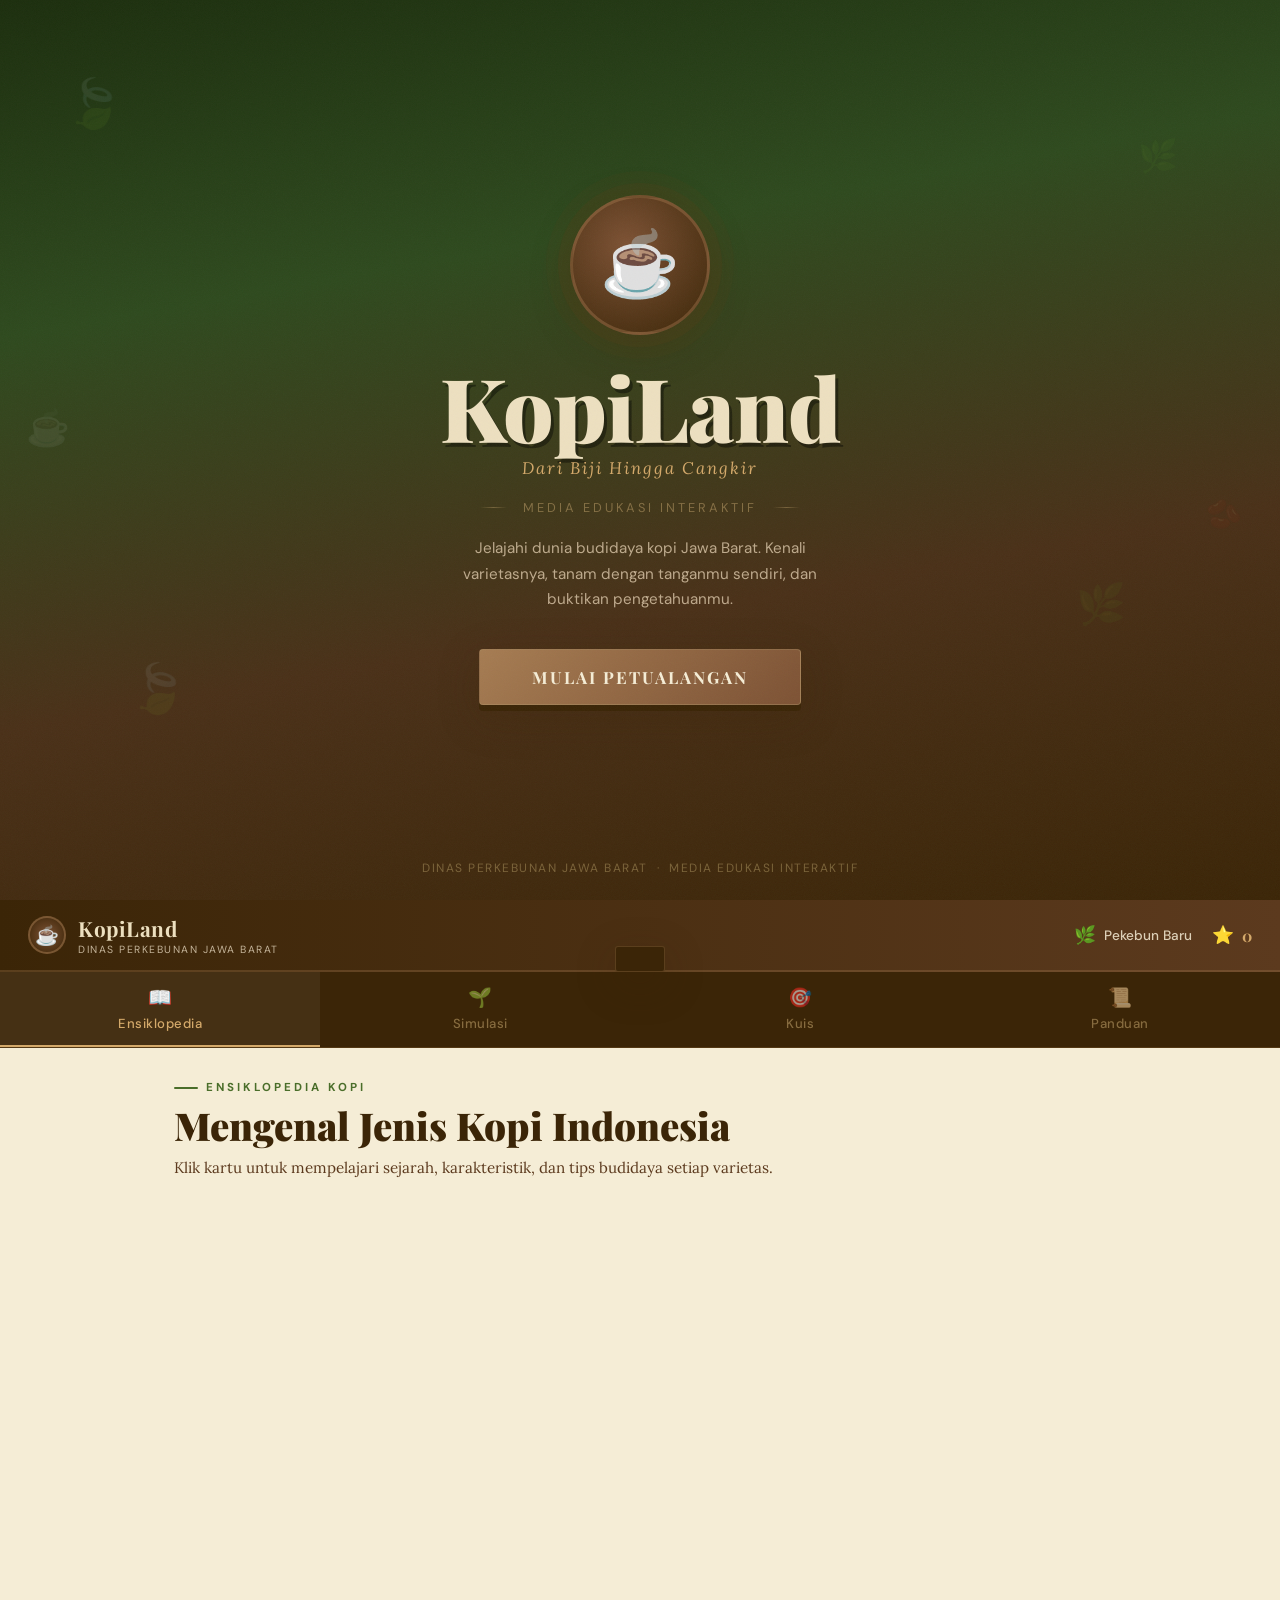
==== index2.html @ b0b4dee6 "commit v1.0.0" ====
<!doctype html>
<html lang="id">
	<head>
		<meta charset="UTF-8" />
		<meta name="viewport" content="width=device-width, initial-scale=1.0" />
		<title>KopiLand — Budidaya Kopi Jawa Barat</title>
		<link href="https://fonts.googleapis.com/css2?family=Playfair+Display:wght@400;700;900&family=Lora:ital,wght@0,400;0,600;1,400&family=DM+Sans:wght@400;500;700&display=swap" rel="stylesheet" />
		<style>
			:root {
				--soil-dark: #3b2507;
				--soil-mid: #5c3a1e;
				--soil-warm: #7d5234;
				--soil-light: #a67c52;
				--bark: #8b6239;
				--moss: #4a5e35;
				--leaf-dark: #2e4a1e;
				--leaf-mid: #4a6e2a;
				--leaf-bright: #6e9e3a;
				--leaf-light: #9ac456;
				--cream: #f5edd6;
				--parchment: #ede0c0;
				--stone: #c4b49a;
				--stone-light: #ddd0b8;
				--sky-dawn: #d4a96a;
				--berry-red: #a83228;
				--berry-bright: #d04030;
				--sun-gold: #c8902a;
				--text-dark: #2a1a08;
				--text-mid: #5c3a1e;
				--text-light: #8b6239;
				--shadow-deep: 0 12px 40px rgba(59, 37, 7, 0.25);
				--shadow-soft: 0 4px 16px rgba(59, 37, 7, 0.12);
			}

			*,
			*::before,
			*::after {
				margin: 0;
				padding: 0;
				box-sizing: border-box;
			}

			body {
				font-family: "DM Sans", sans-serif;
				background: var(--cream);
				color: var(--text-dark);
				min-height: 100vh;
				overflow-x: hidden;
				cursor:
					url("data:image/svg+xml,%3Csvg xmlns='http://www.w3.org/2000/svg' width='24' height='24' viewBox='0 0 24 24'%3E%3Ccircle cx='12' cy='12' r='5' fill='%235C3A1E' opacity='0.7'/%3E%3C/svg%3E") 12 12,
					auto;
			}

			/* ═══════════════════════════════════════════
   TEXTURE OVERLAYS
═══════════════════════════════════════════ */
			.grain-overlay {
				position: fixed;
				inset: 0;
				pointer-events: none;
				z-index: 9999;
				opacity: 0.035;
				background-image: url("data:image/svg+xml,%3Csvg viewBox='0 0 256 256' xmlns='http://www.w3.org/2000/svg'%3E%3Cfilter id='noise'%3E%3CfeTurbulence type='fractalNoise' baseFrequency='0.9' numOctaves='4' stitchTiles='stitch'/%3E%3C/filter%3E%3Crect width='100%25' height='100%25' filter='url(%23noise)'/%3E%3C/svg%3E");
				background-size: 200px;
			}

			/* ═══════════════════════════════════════════
   SCREEN SYSTEM
═══════════════════════════════════════════ */
			.screen {
				display: none;
			}
			.screen.active {
				display: block;
			}

			/* ═══════════════════════════════════════════
   SPLASH SCREEN
═══════════════════════════════════════════ */
			#splash {
				min-height: 100vh;
				background: linear-gradient(170deg, #1c2e0e 0%, #2e4a1e 30%, #4a3018 65%, #3b2507 100%);
				display: none;
				flex-direction: column;
				align-items: center;
				justify-content: center;
				position: relative;
				overflow: hidden;
				text-align: center;
			}
			#splash.active {
				display: flex;
			}

			.splash-leaves {
				position: absolute;
				inset: 0;
				pointer-events: none;
				overflow: hidden;
			}
			.leaf-deco {
				position: absolute;
				font-size: 3rem;
				opacity: 0.08;
				animation: leafSway var(--dur) ease-in-out infinite alternate;
			}
			@keyframes leafSway {
				from {
					transform: rotate(var(--r1)) translateY(0);
				}
				to {
					transform: rotate(var(--r2)) translateY(-12px);
				}
			}

			.splash-emblem {
				width: 140px;
				height: 140px;
				border-radius: 50%;
				background: radial-gradient(circle at 40% 35%, #7d5234, #3b2507);
				border: 3px solid rgba(168, 124, 82, 0.4);
				display: flex;
				align-items: center;
				justify-content: center;
				font-size: 4rem;
				margin-bottom: 28px;
				box-shadow:
					0 0 0 12px rgba(90, 60, 20, 0.2),
					0 0 0 24px rgba(90, 60, 20, 0.1),
					var(--shadow-deep);
				animation: emblemPulse 4s ease infinite;
				position: relative;
				z-index: 2;
			}
			@keyframes emblemPulse {
				0%,
				100% {
					box-shadow:
						0 0 0 12px rgba(90, 60, 20, 0.2),
						0 0 0 24px rgba(90, 60, 20, 0.1),
						var(--shadow-deep);
				}
				50% {
					box-shadow:
						0 0 0 18px rgba(90, 60, 20, 0.25),
						0 0 0 34px rgba(90, 60, 20, 0.08),
						var(--shadow-deep);
				}
			}

			.splash-title {
				font-family: "Playfair Display", serif;
				font-size: clamp(3rem, 8vw, 5.5rem);
				font-weight: 900;
				color: var(--parchment);
				letter-spacing: -1px;
				line-height: 1;
				text-shadow: 3px 4px 0 rgba(0, 0, 0, 0.4);
				margin-bottom: 6px;
				position: relative;
				z-index: 2;
			}
			.splash-tagline {
				font-family: "Lora", serif;
				font-style: italic;
				color: var(--sky-dawn);
				font-size: 1.05rem;
				letter-spacing: 2px;
				margin-bottom: 20px;
				position: relative;
				z-index: 2;
			}
			.splash-divider {
				display: flex;
				align-items: center;
				gap: 16px;
				color: rgba(197, 165, 110, 0.5);
				font-size: 0.8rem;
				letter-spacing: 3px;
				text-transform: uppercase;
				margin: 0 auto 20px;
				width: 320px;
				position: relative;
				z-index: 2;
			}
			.splash-divider::before,
			.splash-divider::after {
				content: "";
				flex: 1;
				height: 1px;
				background: linear-gradient(90deg, transparent, rgba(197, 165, 110, 0.4), transparent);
			}
			.splash-desc {
				font-family: "DM Sans", sans-serif;
				color: rgba(220, 200, 170, 0.8);
				font-size: 0.95rem;
				max-width: 400px;
				line-height: 1.7;
				margin-bottom: 36px;
				position: relative;
				z-index: 2;
			}
			.btn-mulai {
				font-family: "Playfair Display", serif;
				font-size: 1.05rem;
				font-weight: 700;
				background: linear-gradient(135deg, #a67c52, #7d5234);
				color: var(--cream);
				padding: 16px 52px;
				border: none;
				border-radius: 4px;
				cursor: pointer;
				letter-spacing: 2px;
				text-transform: uppercase;
				box-shadow:
					0 6px 0 #3b2507,
					var(--shadow-deep);
				transition: all 0.15s;
				position: relative;
				z-index: 2;
				border: 1px solid rgba(168, 144, 100, 0.4);
			}
			.btn-mulai:hover {
				transform: translateY(-3px);
				box-shadow:
					0 9px 0 #3b2507,
					var(--shadow-deep);
			}
			.btn-mulai:active {
				transform: translateY(3px);
				box-shadow: 0 3px 0 #3b2507;
			}

			.splash-footer {
				position: absolute;
				bottom: 24px;
				left: 0;
				right: 0;
				z-index: 2;
				font-size: 0.75rem;
				color: rgba(180, 155, 100, 0.5);
				letter-spacing: 1.5px;
				text-transform: uppercase;
				font-family: "DM Sans", sans-serif;
			}

			/* ═══════════════════════════════════════════
   MAIN LAYOUT
═══════════════════════════════════════════ */
			#mainApp {
				min-height: 100vh;
				display: grid;
				grid-template-rows: auto auto 1fr;
			}

			/* ═══════════════════════════════════════════
   HEADER
═══════════════════════════════════════════ */
			.app-header {
				background: linear-gradient(90deg, var(--soil-dark) 0%, var(--soil-mid) 100%);
				padding: 0 28px;
				display: flex;
				align-items: stretch;
				border-bottom: 2px solid rgba(166, 124, 82, 0.3);
				position: sticky;
				top: 0;
				z-index: 100;
			}
			.header-brand {
				display: flex;
				align-items: center;
				gap: 12px;
				padding: 14px 0;
				margin-right: auto;
			}
			.brand-icon {
				width: 38px;
				height: 38px;
				border-radius: 50%;
				background: radial-gradient(circle, var(--soil-warm), var(--soil-dark));
				border: 2px solid rgba(166, 124, 82, 0.5);
				display: flex;
				align-items: center;
				justify-content: center;
				font-size: 1.2rem;
			}
			.brand-name {
				font-family: "Playfair Display", serif;
				font-size: 1.3rem;
				font-weight: 700;
				color: var(--parchment);
				letter-spacing: 0.5px;
			}
			.brand-sub {
				font-size: 0.65rem;
				color: var(--stone);
				font-family: "DM Sans";
				letter-spacing: 1.5px;
				text-transform: uppercase;
				margin-top: 1px;
			}
			.header-xp {
				display: flex;
				align-items: center;
				gap: 20px;
				padding: 14px 0;
			}
			.xp-item {
				display: flex;
				align-items: center;
				gap: 8px;
				color: var(--stone-light);
				font-size: 0.85rem;
				font-weight: 500;
			}
			.xp-icon {
				font-size: 1.1rem;
			}
			.xp-val {
				font-family: "Playfair Display", serif;
				font-size: 1rem;
				color: var(--sky-dawn);
				font-weight: 700;
			}

			/* ═══════════════════════════════════════════
   NAVIGATION
═══════════════════════════════════════════ */
			.app-nav {
				background: var(--soil-dark);
				display: flex;
				border-bottom: 1px solid rgba(100, 70, 30, 0.6);
				overflow-x: auto;
			}
			.nav-tab {
				flex: 1;
				min-width: 110px;
				padding: 0 16px;
				background: none;
				border: none;
				cursor: pointer;
				color: rgba(197, 165, 110, 0.55);
				font-family: "DM Sans", sans-serif;
				font-size: 0.82rem;
				font-weight: 500;
				letter-spacing: 0.5px;
				display: flex;
				flex-direction: column;
				align-items: center;
				gap: 5px;
				padding: 13px 16px;
				border-bottom: 2px solid transparent;
				transition: all 0.25s;
				white-space: nowrap;
				position: relative;
			}
			.nav-tab .t-icon {
				font-size: 1.2rem;
			}
			.nav-tab:hover {
				color: var(--parchment);
				background: rgba(255, 255, 255, 0.04);
			}
			.nav-tab.active {
				color: var(--sky-dawn);
				border-bottom-color: var(--sky-dawn);
				background: rgba(255, 255, 255, 0.05);
			}

			/* ═══════════════════════════════════════════
   CONTENT PANELS
═══════════════════════════════════════════ */
			.content-wrap {
				overflow-y: auto;
				background: var(--cream);
			}
			.panel {
				display: none;
				max-width: 980px;
				margin: 0 auto;
				padding: 32px 24px;
			}
			.panel.active {
				display: block;
				animation: panelIn 0.4s ease;
			}
			@keyframes panelIn {
				from {
					opacity: 0;
					transform: translateY(16px);
				}
				to {
					opacity: 1;
					transform: translateY(0);
				}
			}

			/* ═══════════════════════════════════════════
   SECTION HEADINGS
═══════════════════════════════════════════ */
			.sec-head {
				margin-bottom: 32px;
			}
			.sec-eyebrow {
				font-family: "DM Sans";
				font-size: 0.72rem;
				font-weight: 700;
				letter-spacing: 3px;
				text-transform: uppercase;
				color: var(--leaf-mid);
				margin-bottom: 8px;
				display: flex;
				align-items: center;
				gap: 8px;
			}
			.sec-eyebrow::before {
				content: "";
				width: 24px;
				height: 2px;
				background: var(--leaf-mid);
				border-radius: 2px;
			}
			.sec-title {
				font-family: "Playfair Display", serif;
				font-size: clamp(1.6rem, 4vw, 2.4rem);
				font-weight: 900;
				color: var(--soil-dark);
				line-height: 1.15;
			}
			.sec-body {
				font-family: "Lora", serif;
				font-size: 0.95rem;
				color: var(--text-mid);
				margin-top: 8px;
				line-height: 1.7;
			}

			/* ═══════════════════════════════════════════
   COFFEE ENCYCLOPEDIA
═══════════════════════════════════════════ */
			.kopi-grid {
				display: grid;
				grid-template-columns: repeat(auto-fill, minmax(280px, 1fr));
				gap: 24px;
			}
			.kopi-card {
				background: var(--parchment);
				border-radius: 2px;
				border: 1px solid var(--stone);
				box-shadow: var(--shadow-soft);
				cursor: pointer;
				transition: all 0.3s;
				overflow: hidden;
				position: relative;
			}
			.kopi-card::before {
				content: "";
				position: absolute;
				top: 0;
				left: 0;
				right: 0;
				height: 3px;
				background: var(--c-accent, var(--leaf-mid));
			}
			.kopi-card:hover {
				transform: translateY(-6px) rotate(-0.3deg);
				box-shadow: var(--shadow-deep);
				border-color: var(--soil-light);
			}
			.kopi-card-top {
				height: 130px;
				display: flex;
				align-items: center;
				justify-content: center;
				font-size: 4.5rem;
				position: relative;
				background: var(--c-bg, linear-gradient(135deg, #ede0c0, #d5c8a0));
			}
			.kopi-badge {
				position: absolute;
				top: 12px;
				right: 12px;
				background: var(--c-accent, var(--leaf-mid));
				color: white;
				font-size: 0.65rem;
				font-weight: 700;
				letter-spacing: 1.5px;
				text-transform: uppercase;
				padding: 3px 10px;
				border-radius: 2px;
				font-family: "DM Sans";
			}
			.kopi-card-body {
				padding: 18px 20px 20px;
			}
			.kopi-name {
				font-family: "Playfair Display", serif;
				font-size: 1.2rem;
				font-weight: 700;
				color: var(--soil-dark);
				margin-bottom: 2px;
			}
			.kopi-latin {
				font-family: "Lora", serif;
				font-style: italic;
				font-size: 0.78rem;
				color: var(--soil-light);
				margin-bottom: 10px;
			}
			.kopi-desc {
				font-size: 0.85rem;
				color: var(--text-mid);
				line-height: 1.6;
				margin-bottom: 14px;
			}
			.kopi-pills {
				display: flex;
				flex-wrap: wrap;
				gap: 6px;
				margin-bottom: 14px;
			}
			.pill {
				font-size: 0.7rem;
				font-weight: 600;
				letter-spacing: 0.5px;
				padding: 3px 10px;
				border-radius: 2px;
				background: rgba(90, 60, 20, 0.08);
				color: var(--soil-warm);
				border: 1px solid rgba(90, 60, 20, 0.15);
				font-family: "DM Sans";
			}
			.kopi-meta {
				display: grid;
				grid-template-columns: 1fr 1fr;
				gap: 8px;
				border-top: 1px solid var(--stone-light);
				padding-top: 12px;
			}
			.meta-item {
				font-size: 0.76rem;
			}
			.meta-label {
				color: var(--soil-light);
				font-weight: 600;
				letter-spacing: 0.5px;
				text-transform: uppercase;
				font-size: 0.65rem;
				margin-bottom: 2px;
			}
			.meta-val {
				color: var(--soil-dark);
				font-weight: 600;
			}
			.card-cta {
				margin-top: 14px;
				font-size: 0.78rem;
				color: var(--leaf-mid);
				font-weight: 600;
				letter-spacing: 0.5px;
				display: flex;
				align-items: center;
				gap: 4px;
			}

			/* ═══════════════════════════════════════════
   MODAL
═══════════════════════════════════════════ */
			.modal-bg {
				display: none;
				position: fixed;
				inset: 0;
				background: rgba(20, 10, 0, 0.7);
				z-index: 500;
				align-items: center;
				justify-content: center;
				padding: 20px;
				backdrop-filter: blur(3px);
			}
			.modal-bg.open {
				display: flex;
			}
			.modal-box {
				background: var(--parchment);
				border-radius: 4px;
				max-width: 580px;
				width: 100%;
				max-height: 88vh;
				overflow-y: auto;
				box-shadow: 0 32px 80px rgba(0, 0, 0, 0.5);
				animation: modalRise 0.4s cubic-bezier(0.34, 1.56, 0.64, 1);
				border: 1px solid var(--stone);
			}
			@keyframes modalRise {
				from {
					opacity: 0;
					transform: scale(0.85) translateY(40px);
				}
				to {
					opacity: 1;
					transform: scale(1) translateY(0);
				}
			}
			.modal-hero {
				height: 160px;
				display: flex;
				align-items: center;
				justify-content: center;
				font-size: 5rem;
				position: relative;
			}
			.modal-close-btn {
				position: absolute;
				top: 14px;
				right: 14px;
				width: 34px;
				height: 34px;
				border-radius: 50%;
				background: rgba(0, 0, 0, 0.2);
				border: none;
				cursor: pointer;
				color: white;
				font-size: 1rem;
				display: flex;
				align-items: center;
				justify-content: center;
				transition: all 0.2s;
			}
			.modal-close-btn:hover {
				background: rgba(0, 0, 0, 0.4);
				transform: rotate(90deg);
			}
			.modal-content {
				padding: 24px 28px 32px;
			}
			.modal-title {
				font-family: "Playfair Display", serif;
				font-size: 1.8rem;
				font-weight: 900;
				color: var(--soil-dark);
			}
			.modal-latin {
				font-family: "Lora", serif;
				font-style: italic;
				color: var(--soil-light);
				font-size: 0.9rem;
				margin-bottom: 20px;
			}
			.modal-section {
				margin-top: 20px;
			}
			.modal-sec-label {
				font-size: 0.68rem;
				font-weight: 700;
				letter-spacing: 2.5px;
				text-transform: uppercase;
				color: var(--leaf-mid);
				margin-bottom: 8px;
				font-family: "DM Sans";
				display: flex;
				align-items: center;
				gap: 8px;
			}
			.modal-sec-label::after {
				content: "";
				flex: 1;
				height: 1px;
				background: var(--stone-light);
			}
			.modal-text {
				font-family: "Lora", serif;
				font-size: 0.9rem;
				color: var(--text-mid);
				line-height: 1.75;
			}
			.modal-facts {
				display: grid;
				grid-template-columns: 1fr 1fr;
				gap: 10px;
				margin-top: 10px;
			}
			.modal-fact {
				background: rgba(90, 60, 20, 0.06);
				border-radius: 2px;
				padding: 12px 14px;
				border-left: 3px solid var(--soil-warm);
			}
			.modal-fact-k {
				font-size: 0.65rem;
				font-weight: 700;
				letter-spacing: 1.5px;
				text-transform: uppercase;
				color: var(--soil-light);
				margin-bottom: 4px;
			}
			.modal-fact-v {
				font-size: 0.88rem;
				font-weight: 600;
				color: var(--soil-dark);
			}

			/* ═══════════════════════════════════════════
   SIMULASI — DRAG & DROP
═══════════════════════════════════════════ */
			.sim-wrapper {
				display: grid;
				grid-template-columns: 220px 1fr;
				gap: 24px;
			}

			@media (max-width: 680px) {
				.sim-wrapper {
					grid-template-columns: 1fr;
				}
			}

			/* Tool Panel */
			.tool-panel {
				background: var(--soil-dark);
				border-radius: 4px;
				padding: 20px;
				border: 1px solid rgba(100, 70, 30, 0.5);
				box-shadow: var(--shadow-soft);
			}
			.tool-panel-title {
				font-family: "Playfair Display", serif;
				font-size: 1rem;
				font-weight: 700;
				color: var(--stone-light);
				margin-bottom: 18px;
				padding-bottom: 10px;
				border-bottom: 1px solid rgba(100, 70, 30, 0.5);
				display: flex;
				align-items: center;
				gap: 8px;
			}
			.tool-item {
				background: rgba(255, 255, 255, 0.06);
				border: 2px dashed rgba(166, 124, 82, 0.3);
				border-radius: 4px;
				padding: 14px 12px;
				margin-bottom: 10px;
				cursor: grab;
				display: flex;
				align-items: center;
				gap: 12px;
				transition: all 0.2s;
				color: var(--stone-light);
				font-size: 0.85rem;
				font-weight: 500;
				user-select: none;
			}
			.tool-item:hover {
				background: rgba(255, 255, 255, 0.1);
				border-color: rgba(166, 124, 82, 0.7);
				transform: translateX(3px);
			}
			.tool-item.dragging {
				opacity: 0.4;
				transform: scale(0.95);
			}
			.tool-item.used {
				opacity: 0.35;
				cursor: not-allowed;
				border-style: solid;
				border-color: rgba(100, 70, 30, 0.3);
			}
			.tool-icon {
				font-size: 1.5rem;
				flex-shrink: 0;
			}
			.tool-name {
				font-size: 0.8rem;
				font-family: "DM Sans";
				line-height: 1.3;
			}
			.tool-hint {
				font-size: 0.68rem;
				color: var(--stone);
				margin-top: 2px;
			}

			.tool-reset {
				width: 100%;
				margin-top: 16px;
				padding: 10px;
				background: rgba(168, 50, 40, 0.2);
				border: 1px solid rgba(168, 50, 40, 0.4);
				border-radius: 3px;
				color: #d99090;
				font-family: "DM Sans";
				font-size: 0.82rem;
				font-weight: 600;
				cursor: pointer;
				transition: all 0.2s;
				letter-spacing: 0.5px;
			}
			.tool-reset:hover {
				background: rgba(168, 50, 40, 0.35);
				color: #f5b0b0;
			}

			/* Farm Field */
			.farm-col {
				display: flex;
				flex-direction: column;
				gap: 16px;
			}

			.farm-field {
				background: linear-gradient(180deg, #87b5d8 0%, #a8d0e8 22%, #c8e0b0 22%, #8db870 38%, #6a4e2a 38%, #4a3018 55%, #3b2507 100%);
				border-radius: 4px;
				height: 300px;
				position: relative;
				overflow: hidden;
				border: 2px solid var(--soil-mid);
				box-shadow: var(--shadow-deep);
				transition: all 0.3s;
			}
			.farm-field.drag-over {
				border-color: var(--leaf-bright);
				box-shadow:
					0 0 0 3px rgba(110, 158, 58, 0.3),
					var(--shadow-deep);
			}

			/* Sky elements */
			.ff-sun {
				position: absolute;
				top: 14px;
				right: 28px;
				width: 52px;
				height: 52px;
				border-radius: 50%;
				background: radial-gradient(circle, #f5d770, #c8902a);
				box-shadow:
					0 0 0 8px rgba(200, 144, 42, 0.2),
					0 0 0 16px rgba(200, 144, 42, 0.1);
				animation: sunGlow 4s ease infinite;
			}
			@keyframes sunGlow {
				0%,
				100% {
					box-shadow:
						0 0 0 8px rgba(200, 144, 42, 0.2),
						0 0 0 16px rgba(200, 144, 42, 0.1);
				}
				50% {
					box-shadow:
						0 0 0 12px rgba(200, 144, 42, 0.3),
						0 0 0 22px rgba(200, 144, 42, 0.12);
				}
			}
			.ff-cloud {
				position: absolute;
				background: rgba(255, 255, 255, 0.82);
				border-radius: 50px;
				animation: cloudMove linear infinite;
			}
			@keyframes cloudMove {
				from {
					left: -15%;
				}
				to {
					left: 110%;
				}
			}

			.ff-tree {
				position: absolute;
				bottom: 100px;
				font-size: 2rem;
				opacity: 0.5;
				animation: treeSway 5s ease-in-out infinite alternate;
			}
			@keyframes treeSway {
				from {
					transform: rotate(-2deg);
				}
				to {
					transform: rotate(2deg);
				}
			}

			/* Drop zone */
			.drop-zone {
				position: absolute;
				bottom: 22px;
				left: 50%;
				transform: translateX(-50%);
				width: 100px;
				height: 100px;
				border: 3px dashed rgba(200, 160, 80, 0.5);
				border-radius: 50%;
				display: flex;
				align-items: center;
				justify-content: center;
				flex-direction: column;
				text-align: center;
				cursor: default;
				transition: all 0.3s;
			}
			.drop-zone.active-drop {
				border-color: var(--leaf-bright);
				background: rgba(110, 158, 58, 0.15);
				animation: dropPulse 1s ease infinite;
			}
			@keyframes dropPulse {
				0%,
				100% {
					box-shadow: 0 0 0 0 rgba(110, 158, 58, 0.4);
				}
				50% {
					box-shadow: 0 0 0 12px rgba(110, 158, 58, 0);
				}
			}
			.drop-hint {
				font-size: 0.65rem;
				color: rgba(220, 190, 120, 0.7);
				font-family: "DM Sans";
				line-height: 1.3;
				margin-top: 4px;
			}
			.plant-display {
				position: absolute;
				bottom: 40px;
				left: 50%;
				transform: translateX(-50%);
				font-size: 5rem;
				text-align: center;
				animation: plantBreath 3s ease-in-out infinite alternate;
				transition: all 0.8s cubic-bezier(0.34, 1.56, 0.64, 1);
				filter: drop-shadow(0 4px 8px rgba(0, 0, 0, 0.3));
			}
			@keyframes plantBreath {
				from {
					transform: translateX(-50%) scale(1);
				}
				to {
					transform: translateX(-50%) scale(1.04);
				}
			}

			/* Particle effects */
			.particle {
				position: absolute;
				pointer-events: none;
				z-index: 10;
				animation: particleFly var(--dur) ease forwards;
				font-size: var(--size, 1.2rem);
			}
			@keyframes particleFly {
				0% {
					opacity: 1;
					transform: translate(0, 0) scale(1);
				}
				100% {
					opacity: 0;
					transform: translate(var(--tx), var(--ty)) scale(0.5);
				}
			}

			/* Stats Panel */
			.stats-panel {
				background: var(--parchment);
				border: 1px solid var(--stone);
				border-radius: 4px;
				padding: 18px 20px;
				box-shadow: var(--shadow-soft);
			}
			.stats-grid {
				display: grid;
				grid-template-columns: repeat(3, 1fr);
				gap: 12px;
			}
			.stat-box {
				background: var(--cream);
				border-radius: 3px;
				padding: 12px;
				border: 1px solid var(--stone-light);
				text-align: center;
			}
			.stat-box-label {
				font-size: 0.65rem;
				font-weight: 700;
				letter-spacing: 1.5px;
				text-transform: uppercase;
				color: var(--soil-light);
				margin-bottom: 6px;
				font-family: "DM Sans";
			}
			.stat-bar-wrap {
				height: 8px;
				background: var(--stone-light);
				border-radius: 4px;
				overflow: hidden;
				margin-bottom: 4px;
			}
			.stat-bar-fill {
				height: 100%;
				border-radius: 4px;
				transition: width 0.6s ease;
			}
			.stat-bar-fill.health {
				background: linear-gradient(90deg, var(--leaf-mid), var(--leaf-bright));
			}
			.stat-bar-fill.growth {
				background: linear-gradient(90deg, var(--soil-warm), var(--sky-dawn));
			}
			.stat-bar-fill.water {
				background: linear-gradient(90deg, #5b9bd5, #87ceeb);
			}
			.stat-val {
				font-family: "Playfair Display", serif;
				font-size: 1.1rem;
				font-weight: 700;
				color: var(--soil-dark);
			}

			/* Stage indicator */
			.stage-indicator {
				background: var(--soil-dark);
				border-radius: 4px;
				padding: 16px 20px;
				display: flex;
				align-items: center;
				gap: 14px;
				border: 1px solid rgba(100, 70, 30, 0.5);
			}
			.stage-icon-big {
				font-size: 2rem;
			}
			.stage-info {
				flex: 1;
			}
			.stage-name {
				font-family: "Playfair Display", serif;
				font-size: 1rem;
				font-weight: 700;
				color: var(--parchment);
				margin-bottom: 3px;
			}
			.stage-desc-text {
				font-size: 0.8rem;
				color: var(--stone);
				line-height: 1.4;
			}
			.stage-tip-box {
				background: rgba(110, 158, 58, 0.15);
				border: 1px solid rgba(110, 158, 58, 0.3);
				border-radius: 3px;
				padding: 8px 12px;
				font-size: 0.75rem;
				color: var(--leaf-light);
				font-weight: 600;
				font-family: "DM Sans";
				max-width: 160px;
				text-align: right;
				line-height: 1.4;
			}

			/* Activity log */
			.activity-log {
				background: var(--soil-dark);
				border-radius: 3px;
				padding: 14px 16px;
				max-height: 130px;
				overflow-y: auto;
				font-family: "DM Sans", monospace;
				font-size: 0.8rem;
				border: 1px solid rgba(100, 70, 30, 0.5);
			}
			.log-line {
				padding: 3px 0;
				border-bottom: 1px solid rgba(100, 70, 30, 0.3);
				color: var(--stone-light);
				display: flex;
				gap: 10px;
			}
			.log-line:last-child {
				border-bottom: none;
			}
			.log-ts {
				color: var(--soil-light);
				flex-shrink: 0;
				font-size: 0.72rem;
			}
			.log-msg.success {
				color: var(--leaf-light);
			}
			.log-msg.warn {
				color: var(--sky-dawn);
			}

			/* ═══════════════════════════════════════════
   QUIZ
═══════════════════════════════════════════ */
			.quiz-wrapper {
				max-width: 660px;
				margin: 0 auto;
			}

			.level-tabs {
				display: flex;
				gap: 0;
				margin-bottom: 28px;
				background: var(--parchment);
				border: 1px solid var(--stone);
				border-radius: 4px;
				overflow: hidden;
			}
			.level-tab {
				flex: 1;
				padding: 13px 16px;
				border: none;
				cursor: pointer;
				font-family: "DM Sans", sans-serif;
				font-size: 0.85rem;
				font-weight: 600;
				background: transparent;
				color: var(--soil-light);
				transition: all 0.2s;
				border-right: 1px solid var(--stone);
				letter-spacing: 0.5px;
			}
			.level-tab:last-child {
				border-right: none;
			}
			.level-tab.active {
				background: var(--soil-dark);
				color: var(--parchment);
			}
			.level-tab:hover:not(.active) {
				background: var(--stone-light);
			}

			.quiz-card {
				background: var(--parchment);
				border: 1px solid var(--stone);
				border-radius: 4px;
				padding: 28px;
				box-shadow: var(--shadow-soft);
			}
			.quiz-meta {
				display: flex;
				justify-content: space-between;
				align-items: center;
				margin-bottom: 22px;
			}
			.quiz-counter {
				font-size: 0.78rem;
				font-weight: 700;
				color: var(--soil-light);
				letter-spacing: 1px;
				text-transform: uppercase;
				font-family: "DM Sans";
			}
			.quiz-progress-dots {
				display: flex;
				gap: 5px;
			}
			.qdot {
				width: 8px;
				height: 8px;
				border-radius: 50%;
				background: var(--stone-light);
				transition: all 0.3s;
			}
			.qdot.done {
				background: var(--leaf-mid);
			}
			.qdot.curr {
				background: var(--sky-dawn);
				transform: scale(1.4);
			}

			.quiz-q {
				font-family: "Playfair Display", serif;
				font-size: 1.15rem;
				font-weight: 700;
				color: var(--soil-dark);
				line-height: 1.5;
				margin-bottom: 22px;
			}
			.quiz-opts {
				display: flex;
				flex-direction: column;
				gap: 10px;
			}
			.quiz-opt-btn {
				padding: 13px 16px;
				background: var(--cream);
				border: 1.5px solid var(--stone-light);
				border-radius: 3px;
				cursor: pointer;
				font-family: "DM Sans", sans-serif;
				font-size: 0.9rem;
				font-weight: 500;
				text-align: left;
				color: var(--text-dark);
				display: flex;
				align-items: center;
				gap: 12px;
				transition: all 0.2s;
			}
			.quiz-opt-btn:hover {
				border-color: var(--soil-warm);
				background: var(--parchment);
				transform: translateX(3px);
			}
			.quiz-opt-btn.correct {
				background: rgba(74, 110, 42, 0.1);
				border-color: var(--leaf-mid);
				color: var(--leaf-dark);
			}
			.quiz-opt-btn.wrong {
				background: rgba(168, 50, 40, 0.08);
				border-color: var(--berry-red);
				color: var(--berry-red);
			}
			.quiz-opt-btn.disabled {
				pointer-events: none;
			}
			.opt-badge {
				width: 26px;
				height: 26px;
				border-radius: 2px;
				flex-shrink: 0;
				background: var(--stone-light);
				display: flex;
				align-items: center;
				justify-content: center;
				font-size: 0.72rem;
				font-weight: 800;
				color: var(--soil-mid);
				transition: all 0.2s;
			}
			.quiz-opt-btn.correct .opt-badge {
				background: var(--leaf-mid);
				color: white;
			}
			.quiz-opt-btn.wrong .opt-badge {
				background: var(--berry-red);
				color: white;
			}

			.quiz-fb {
				display: none;
				margin-top: 16px;
				padding: 14px 16px;
				border-radius: 3px;
				font-family: "Lora", serif;
				font-size: 0.88rem;
				line-height: 1.6;
				animation: fbIn 0.3s ease;
			}
			@keyframes fbIn {
				from {
					opacity: 0;
					transform: translateY(-6px);
				}
				to {
					opacity: 1;
					transform: translateY(0);
				}
			}
			.quiz-fb.show {
				display: flex;
				gap: 12px;
				align-items: flex-start;
			}
			.quiz-fb.correct {
				background: rgba(74, 110, 42, 0.1);
				border: 1.5px solid rgba(74, 110, 42, 0.3);
				color: var(--leaf-dark);
			}
			.quiz-fb.wrong {
				background: rgba(168, 50, 40, 0.08);
				border: 1.5px solid rgba(168, 50, 40, 0.25);
				color: var(--berry-dark, #7a2020);
			}

			.quiz-footer {
				display: flex;
				justify-content: flex-end;
				margin-top: 20px;
			}
			.btn-next-q {
				display: none;
				padding: 11px 28px;
				background: var(--soil-dark);
				color: var(--parchment);
				border: none;
				border-radius: 3px;
				cursor: pointer;
				font-family: "DM Sans";
				font-size: 0.88rem;
				font-weight: 600;
				letter-spacing: 0.5px;
				transition: all 0.2s;
				box-shadow: 0 4px 0 var(--soil-mid);
			}
			.btn-next-q.show {
				display: inline-flex;
				align-items: center;
				gap: 6px;
			}
			.btn-next-q:hover {
				background: var(--soil-mid);
				transform: translateY(-2px);
			}
			.btn-next-q:active {
				transform: translateY(2px);
				box-shadow: 0 2px 0 var(--soil-mid);
			}

			/* Score board */
			.score-board {
				display: none;
				background: var(--parchment);
				border: 1px solid var(--stone);
				border-radius: 4px;
				padding: 48px 36px;
				text-align: center;
				box-shadow: var(--shadow-deep);
			}
			.score-board.show {
				display: block;
				animation: scorePop 0.6s cubic-bezier(0.34, 1.56, 0.64, 1);
			}
			@keyframes scorePop {
				from {
					opacity: 0;
					transform: scale(0.7);
				}
				to {
					opacity: 1;
					transform: scale(1);
				}
			}
			.score-glyph {
				font-size: 5rem;
				display: block;
				margin-bottom: 16px;
			}
			.score-title {
				font-family: "Playfair Display", serif;
				font-size: 2rem;
				font-weight: 900;
				color: var(--soil-dark);
				margin-bottom: 8px;
			}
			.score-frac {
				font-family: "Playfair Display", serif;
				font-size: 4rem;
				font-weight: 900;
				color: var(--leaf-mid);
				line-height: 1;
			}
			.score-pct {
				font-size: 1.1rem;
				color: var(--soil-light);
				margin-bottom: 8px;
				font-family: "Lora", serif;
			}
			.score-msg {
				font-family: "Lora", serif;
				font-style: italic;
				color: var(--text-mid);
				font-size: 1rem;
				margin: 16px 0 28px;
			}
			.btn-retry {
				padding: 13px 36px;
				background: var(--leaf-dark);
				color: white;
				border: none;
				border-radius: 3px;
				cursor: pointer;
				font-family: "DM Sans";
				font-size: 0.9rem;
				font-weight: 700;
				letter-spacing: 1px;
				text-transform: uppercase;
				box-shadow: 0 4px 0 var(--leaf-dark);
				transition: all 0.2s;
			}
			.btn-retry:hover {
				transform: translateY(-2px);
				background: var(--leaf-mid);
			}

			/* ═══════════════════════════════════════════
   EDUKASI
═══════════════════════════════════════════ */
			.edu-grid {
				display: grid;
				grid-template-columns: repeat(auto-fill, minmax(220px, 1fr));
				gap: 18px;
				margin-bottom: 32px;
			}
			.edu-card {
				background: var(--parchment);
				border: 1px solid var(--stone);
				border-radius: 3px;
				padding: 22px 20px;
				transition: all 0.3s;
				border-top: 3px solid var(--c-top, var(--leaf-mid));
			}
			.edu-card:hover {
				transform: translateY(-4px);
				box-shadow: var(--shadow-soft);
			}
			.edu-icon {
				font-size: 2.2rem;
				margin-bottom: 12px;
			}
			.edu-title {
				font-family: "Playfair Display", serif;
				font-size: 1rem;
				font-weight: 700;
				color: var(--soil-dark);
				margin-bottom: 6px;
			}
			.edu-text {
				font-size: 0.83rem;
				color: var(--text-mid);
				line-height: 1.6;
				font-family: "Lora", serif;
			}

			.timeline-wrap {
				background: var(--parchment);
				border: 1px solid var(--stone);
				border-radius: 4px;
				padding: 28px;
			}
			.tl-heading {
				font-family: "Playfair Display", serif;
				font-size: 1.3rem;
				font-weight: 700;
				color: var(--soil-dark);
				margin-bottom: 28px;
				display: flex;
				align-items: center;
				gap: 10px;
			}
			.tl-item {
				display: flex;
				gap: 18px;
				margin-bottom: 28px;
				position: relative;
			}
			.tl-item::after {
				content: "";
				position: absolute;
				left: 19px;
				top: 42px;
				width: 2px;
				bottom: -20px;
				background: var(--stone-light);
			}
			.tl-item:last-child::after {
				display: none;
			}
			.tl-dot {
				width: 40px;
				height: 40px;
				border-radius: 50%;
				flex-shrink: 0;
				display: flex;
				align-items: center;
				justify-content: center;
				font-size: 1.2rem;
				border: 2px solid var(--stone);
				background: var(--cream);
				box-shadow: var(--shadow-soft);
				position: relative;
				z-index: 1;
			}
			.tl-body {
				flex: 1;
			}
			.tl-name {
				font-family: "Playfair Display", serif;
				font-size: 1rem;
				font-weight: 700;
				color: var(--soil-dark);
				margin-bottom: 3px;
			}
			.tl-period {
				font-size: 0.72rem;
				font-weight: 700;
				letter-spacing: 1.5px;
				text-transform: uppercase;
				color: var(--leaf-mid);
				margin-bottom: 6px;
				font-family: "DM Sans";
			}
			.tl-text {
				font-size: 0.85rem;
				color: var(--text-mid);
				line-height: 1.6;
				font-family: "Lora", serif;
			}

			/* ═══════════════════════════════════════════
   TOAST
═══════════════════════════════════════════ */
			.toast {
				position: fixed;
				bottom: 28px;
				left: 50%;
				transform: translateX(-50%) translateY(100px);
				background: var(--soil-dark);
				color: var(--parchment);
				padding: 12px 24px;
				border-radius: 3px;
				font-family: "DM Sans";
				font-size: 0.88rem;
				font-weight: 600;
				box-shadow: var(--shadow-deep);
				z-index: 9000;
				white-space: nowrap;
				border: 1px solid rgba(166, 124, 82, 0.3);
				letter-spacing: 0.3px;
				transition: transform 0.4s cubic-bezier(0.34, 1.56, 0.64, 1);
			}
			.toast.show {
				transform: translateX(-50%) translateY(0);
			}

			/* ═══════════════════════════════════════════
   CONFETTI
═══════════════════════════════════════════ */
			.cpiece {
				position: fixed;
				pointer-events: none;
				z-index: 9999;
				width: 8px;
				height: 8px;
				border-radius: var(--br);
				animation: cfall var(--dur) var(--delay) ease forwards;
			}
			@keyframes cfall {
				0% {
					opacity: 1;
					transform: translate(var(--sx), -10px) rotate(0deg);
				}
				100% {
					opacity: 0;
					transform: translate(var(--ex), 100vh) rotate(var(--rot));
				}
			}
		</style>
	</head>
	<body>
		<div class="grain-overlay"></div>
		<div class="toast" id="toast"></div>

		<!-- ═══════════ SPLASH ═══════════ -->
		<div class="screen active" id="splash">
			<div class="splash-leaves">
				<div class="leaf-deco" style="top: 8%; left: 5%; --r1: -15deg; --r2: 5deg; --dur: 6s">🍃</div>
				<div class="leaf-deco" style="top: 15%; right: 8%; --r1: 10deg; --r2: -5deg; --dur: 7s; font-size: 2rem">🌿</div>
				<div class="leaf-deco" style="bottom: 20%; left: 10%; --r1: 5deg; --r2: 20deg; --dur: 5s">🍃</div>
				<div class="leaf-deco" style="bottom: 30%; right: 12%; --r1: -10deg; --r2: 5deg; --dur: 8s; font-size: 2.5rem">🌿</div>
				<div class="leaf-deco" style="top: 45%; left: 2%; --r1: 0deg; --r2: 15deg; --dur: 6.5s; font-size: 2.2rem">☕</div>
				<div class="leaf-deco" style="top: 55%; right: 3%; --r1: -5deg; --r2: 10deg; --dur: 5.5s; font-size: 1.8rem">🫘</div>
			</div>
			<div class="splash-emblem">☕</div>
			<h1 class="splash-title">KopiLand</h1>
			<p class="splash-tagline">Dari Biji Hingga Cangkir</p>
			<div class="splash-divider">Media Edukasi Interaktif</div>
			<p class="splash-desc">Jelajahi dunia budidaya kopi Jawa Barat. Kenali varietasnya, tanam dengan tanganmu sendiri, dan buktikan pengetahuanmu.</p>
			<button class="btn-mulai" onclick="masukGame()">Mulai Petualangan</button>
			<div class="splash-footer">Dinas Perkebunan Jawa Barat &nbsp;·&nbsp; Media Edukasi Interaktif</div>
		</div>

		<!-- ═══════════ MAIN APP ═══════════ -->
		<div class="screen" id="mainApp">
			<header class="app-header">
				<div class="header-brand">
					<div class="brand-icon">☕</div>
					<div>
						<div class="brand-name">KopiLand</div>
						<div class="brand-sub">Dinas Perkebunan Jawa Barat</div>
					</div>
				</div>
				<div class="header-xp">
					<div class="xp-item"><span class="xp-icon">🌿</span><span id="xpLevel">Pekebun Baru</span></div>
					<div class="xp-item"><span class="xp-icon">⭐</span><span class="xp-val" id="xpPoin">0</span></div>
				</div>
			</header>

			<nav class="app-nav">
				<button class="nav-tab active" id="tabInfo" onclick="bukaPanel('info')"><span class="t-icon">📖</span>Ensiklopedia</button>
				<button class="nav-tab" id="tabSim" onclick="bukaPanel('sim')"><span class="t-icon">🌱</span>Simulasi</button>
				<button class="nav-tab" id="tabQuiz" onclick="bukaPanel('quiz')"><span class="t-icon">🎯</span>Kuis</button>
				<button class="nav-tab" id="tabEdu" onclick="bukaPanel('edu')"><span class="t-icon">📜</span>Panduan</button>
			</nav>

			<div class="content-wrap">
				<!-- ══ INFO ══ -->
				<div class="panel active" id="panelInfo">
					<div class="sec-head">
						<div class="sec-eyebrow">Ensiklopedia Kopi</div>
						<h2 class="sec-title">Mengenal Jenis Kopi Indonesia</h2>
						<p class="sec-body">Klik kartu untuk mempelajari sejarah, karakteristik, dan tips budidaya setiap varietas.</p>
					</div>
					<div class="kopi-grid" id="kopiGrid"></div>
				</div>

				<!-- ══ SIMULASI ══ -->
				<div class="panel" id="panelSim">
					<div class="sec-head">
						<div class="sec-eyebrow">Mini-Game Interaktif</div>
						<h2 class="sec-title">Simulasi Budidaya Kopi</h2>
						<p class="sec-body">Seret alat dari panel kiri ke lahan pertanian. Rawat tanamanmu hingga siap dipanen!</p>
					</div>

					<div class="sim-wrapper">
						<!-- Tool Panel -->
						<div class="tool-panel">
							<div class="tool-panel-title">🧰 Peralatan</div>
							<div id="toolList"></div>
							<button class="tool-reset" onclick="resetSim()">↺ Mulai Ulang</button>
						</div>

						<!-- Farm Column -->
						<div class="farm-col">
							<!-- Stage -->
							<div class="stage-indicator" id="stageBox">
								<div class="stage-icon-big" id="stageIco">🌾</div>
								<div class="stage-info">
									<div class="stage-name" id="stageName">Lahan Kosong</div>
									<div class="stage-desc-text" id="stageDesc">Seret benih ke lahan untuk memulai.</div>
								</div>
								<div class="stage-tip-box" id="stageTip">💡 Seret 'Benih Kopi' ke lahan!</div>
							</div>

							<!-- Farm Field -->
							<div class="farm-field" id="farmField" ondragover="handleDragOver(event)" ondragleave="handleDragLeave(event)" ondrop="handleDrop(event)">
								<div class="ff-sun"></div>
								<div class="ff-cloud" style="width: 90px; height: 30px; top: 20px; left: -90px; animation-duration: 20s; animation-delay: -6s"></div>
								<div class="ff-cloud" style="width: 60px; height: 22px; top: 40px; left: -60px; animation-duration: 28s; animation-delay: -15s"></div>
								<div class="ff-tree" style="left: 8%; bottom: 100px">🌳</div>
								<div class="ff-tree" style="right: 6%; bottom: 100px; animation-delay: -2s">🌲</div>
								<div class="plant-display" id="plantDisplay"></div>
								<div class="drop-zone" id="dropZone">
									<div style="font-size: 1.8rem; opacity: 0.5" id="dropIcon">🌰</div>
									<div class="drop-hint" id="dropHint">Seret alat<br />ke sini</div>
								</div>
							</div>

							<!-- Stats -->
							<div class="stats-panel">
								<div class="stats-grid">
									<div class="stat-box">
										<div class="stat-box-label">❤️ Kesehatan</div>
										<div class="stat-bar-wrap"><div class="stat-bar-fill health" id="healthBar" style="width: 100%"></div></div>
										<div class="stat-val" id="healthNum">100%</div>
									</div>
									<div class="stat-box">
										<div class="stat-box-label">🌱 Tumbuh</div>
										<div class="stat-bar-wrap"><div class="stat-bar-fill growth" id="growthBar" style="width: 0%"></div></div>
										<div class="stat-val" id="growthNum">0%</div>
									</div>
									<div class="stat-box">
										<div class="stat-box-label">💧 Air</div>
										<div class="stat-bar-wrap"><div class="stat-bar-fill water" id="waterBar" style="width: 50%"></div></div>
										<div class="stat-val" id="waterNum">50%</div>
									</div>
								</div>
							</div>

							<!-- Log -->
							<div class="activity-log" id="actLog">
								<div class="log-line"><span class="log-ts">00:00</span><span class="log-msg">🌿 Lahan siap. Seret benih untuk memulai!</span></div>
							</div>
						</div>
					</div>
				</div>

				<!-- ══ QUIZ ══ -->
				<div class="panel" id="panelQuiz">
					<div class="sec-head">
						<div class="sec-eyebrow">Uji Pengetahuan</div>
						<h2 class="sec-title">Kuis Interaktif</h2>
						<p class="sec-body">Pilih level dan buktikan seberapa jauh pengetahuanmu tentang kopi Jawa Barat.</p>
					</div>
					<div class="quiz-wrapper">
						<div class="level-tabs">
							<button class="level-tab active" onclick="pilihLevel('mudah', this)">🌱 Pemula</button>
							<button class="level-tab" onclick="pilihLevel('sedang', this)">🌿 Menengah</button>
							<button class="level-tab" onclick="pilihLevel('sulit', this)">🏆 Mahir</button>
						</div>
						<div id="quizCard" class="quiz-card"></div>
						<div class="score-board" id="scoreBoard"></div>
					</div>
				</div>

				<!-- ══ EDUKASI ══ -->
				<div class="panel" id="panelEdu">
					<div class="sec-head">
						<div class="sec-eyebrow">Panduan Budidaya</div>
						<h2 class="sec-title">Dari Kebun Hingga Cangkir</h2>
						<p class="sec-body">Pelajari prinsip dasar budidaya kopi yang baik dan benar.</p>
					</div>
					<div class="edu-grid">
						<div class="edu-card" style="--c-top: #4a6e2a">
							<div class="edu-icon">🌦️</div>
							<div class="edu-title">Iklim Ideal</div>
							<div class="edu-text">Kopi optimal di suhu 18–24°C, curah hujan 1.500–2.500 mm/tahun, ketinggian 700–1.500 mdpl dengan naungan pohon pelindung.</div>
						</div>
						<div class="edu-card" style="--c-top: #7d5234">
							<div class="edu-icon">🪨</div>
							<div class="edu-title">Jenis Tanah</div>
							<div class="edu-text">Tanah vulkanik, andosol, atau latosol dengan pH 5,5–6,5. Drainase baik mencegah busuk akar dan jamur berbahaya.</div>
						</div>
						<div class="edu-card" style="--c-top: #5b9bd5">
							<div class="edu-icon">💧</div>
							<div class="edu-title">Irigasi</div>
							<div class="edu-text">Siram 2–3 kali/minggu saat kemarau. Hindari genangan. Sistem tetes (drip irrigation) sangat efisien untuk lahan miring.</div>
						</div>
						<div class="edu-card" style="--c-top: #c8902a">
							<div class="edu-icon">🌿</div>
							<div class="edu-title">Pemupukan</div>
							<div class="edu-text">Pupuk NPK tiap 3 bulan. Kompos organik menjaga mikrobiom tanah. Pupuk daun (foliar) mempercepat pertumbuhan vegetatif.</div>
						</div>
						<div class="edu-card" style="--c-top: #a83228">
							<div class="edu-icon">✂️</div>
							<div class="edu-title">Pemangkasan</div>
							<div class="edu-text">Pangkas cabang tidak produktif tiap tahun. Metode wiwil (tunas air) menjaga energi tanaman fokus ke pembentukan buah.</div>
						</div>
						<div class="edu-card" style="--c-top: #6a3e8a">
							<div class="edu-icon">☕</div>
							<div class="edu-title">Pasca Panen</div>
							<div class="edu-text">Petik buah merah (selektif). Proses basah menghasilkan rasa bersih; proses kering menghasilkan body lebih tebal dan manis.</div>
						</div>
					</div>
					<div class="timeline-wrap">
						<div class="tl-heading">⏳ Tahapan Budidaya Kopi Arabika Jawa Barat</div>
						<div class="tl-item">
							<div class="tl-dot">🌱</div>
							<div class="tl-body">
								<div class="tl-name">Pembibitan</div>
								<div class="tl-period">Bulan 0 – 3</div>
								<div class="tl-text">Benih disemaikan di bedengan atau polibag dengan media tanah + kompos. Bibit dijaga dari sinar langsung dan kelembaban dijaga 70–80%.</div>
							</div>
						</div>
						<div class="tl-item">
							<div class="tl-dot">🪴</div>
							<div class="tl-body">
								<div class="tl-name">Penanaman</div>
								<div class="tl-period">Bulan 3 – 6</div>
								<div class="tl-text">Bibit 3–4 bulan dipindah ke lahan. Jarak tanam 2,5 × 2,5 m. Lubang tanam 60×60×60 cm diisi pupuk kandang 2 minggu sebelumnya.</div>
							</div>
						</div>
						<div class="tl-item">
							<div class="tl-dot">🌿</div>
							<div class="tl-body">
								<div class="tl-name">Pertumbuhan Vegetatif</div>
								<div class="tl-period">Tahun 1 – 2</div>
								<div class="tl-text">Fase pertumbuhan akar, batang, dan daun. Pemupukan rutin, penyiangan gulma, dan pembentukan cabang primer sangat menentukan produktivitas ke depan.</div>
							</div>
						</div>
						<div class="tl-item">
							<div class="tl-dot">🌸</div>
							<div class="tl-body">
								<div class="tl-name">Pembungaan</div>
								<div class="tl-period">Tahun 2 – 3</div>
								<div class="tl-text">Bunga putih harum muncul setelah hujan pertama musim hujan. Penyerbukan berlangsung 1–2 hari saja — momen kritis dalam siklus produksi.</div>
							</div>
						</div>
						<div class="tl-item">
							<div class="tl-dot">🍒</div>
							<div class="tl-body">
								<div class="tl-name">Pembuahan & Panen Perdana</div>
								<div class="tl-period">Tahun 3 – 4</div>
								<div class="tl-text">Buah matang merah cerah 8–9 bulan setelah bunga. Panen selektif "petik merah" menghasilkan kopi kualitas spesialti terbaik Jawa Barat.</div>
							</div>
						</div>
						<div class="tl-item">
							<div class="tl-dot">☕</div>
							<div class="tl-body">
								<div class="tl-name">Pengolahan Pasca Panen</div>
								<div class="tl-period">Setelah panen</div>
								<div class="tl-text">Tahapan: pulping → fermentasi → pencucian → pengeringan → hulling → sortasi → roasting. Setiap langkah membentuk profil rasa akhir kopi.</div>
							</div>
						</div>
					</div>
				</div>
			</div>
			<!-- /content-wrap -->
		</div>
		<!-- /mainApp -->

		<!-- Modal Info Kopi -->
		<div class="modal-bg" id="kopiModal" onclick="tutupModal(event)">
			<div class="modal-box" id="modalBox"></div>
		</div>

		<script>
			/* ═══════════════════════════════
			   DATA KOPI
			═══════════════════════════════ */
			const KOPI = [
			  {
			    id:'arabika', nama:'Kopi Arabika', latin:'Coffea arabica',
			    emoji:'🏔️', badge:'Terpopuler',
			    bg:'linear-gradient(135deg,#D5C8A0,#C0AA78)',
			    accent:'#6E8C3A',
			    deskripsi:'Kopi premium dengan cita rasa kompleks, keasaman menyenangkan, dan aroma bunga–buah yang khas. Raja kopi dataran tinggi Jawa Barat.',
			    tags:['Dataran Tinggi','Premium','Ekspor'],
			    stats:{Ketinggian:'1.000–2.000 mdpl',Rasa:'Asam, Fruity, Floral',Kafein:'1,2–1,5%','1st Panen':'Tahun ke 3–4'},
			    detail:{
			      sejarah:'Arabika pertama masuk Indonesia lewat VOC abad ke-17. Kopi Arabika Jawa Barat dikenal global dengan nama "Java Coffee" — termasuk kopi paling prestisius di abad ke-18.',
			      karakteristik:'Biji lonjong dan lebih rata, permukaan halus dengan garis tengah berliku. Rasa kaya dan kompleks — asam cerah, manis lembut, pahit seimbang. Aroma buah tropis, cokelat, dan bunga.',
			      wilayah:'Garut (Papandayan, Cikajang), Cianjur, Bandung Selatan, Tasikmalaya. Tumbuh terbaik di tanah vulkanik gunung berapi aktif.',
			      tips:'Sangat sensitif terhadap perubahan iklim dan penyakit karat daun HV. Butuh ketinggian ≥1.000 mdpl dan naungan pohon pelindung 40–50%.'
			    }
			  },
			  {
			    id:'robusta', nama:'Kopi Robusta', latin:'Coffea canephora',
			    emoji:'💪', badge:'Tahan Hama',
			    bg:'linear-gradient(135deg,#C5D8B0,#9AB88A)',
			    accent:'#3A6E2A',
			    deskripsi:'Kopi kuat dengan rasa pahit tegas dan kafein tinggi. Lebih mudah dibudidayakan dan tahan terhadap serangan hama serta penyakit.',
			    tags:['Dataran Rendah','Tahan Hama','Kafein Tinggi'],
			    stats:{Ketinggian:'200–800 mdpl',Rasa:'Pahit, Earthy, Full Body',Kafein:'2,0–2,7%','1st Panen':'Tahun ke 2–3'},
			    detail:{
			      sejarah:'Berasal dari Afrika Tengah, diperkenalkan ke Indonesia awal abad ke-20 menggantikan Arabika yang diserang hama. Kini mendominasi sekitar 75% produksi kopi Indonesia.',
			      karakteristik:'Biji lebih bulat dan kecil. Rasa pahit, earthy, dengan body tebal. Kandungan kafein 2x Arabika — ideal untuk espresso blend dan kopi kemasan.',
			      wilayah:'Lampung, Sumatera Selatan, dan dataran rendah Jawa Barat (Sukabumi, Ciamis). Toleran terhadap variasi suhu ekstrem.',
			      tips:'Pilihan ideal untuk petani baru. Lebih tahan penyakit HV dan hama penggerek buah. Produktivitas tinggi bahkan di lahan kurang ideal.'
			    }
			  },
			  {
			    id:'liberika', nama:'Kopi Liberika', latin:'Coffea liberica',
			    emoji:'🌴', badge:'Langka',
			    bg:'linear-gradient(135deg,#D8C8A0,#C0A060)',
			    accent:'#8B6040',
			    deskripsi:'Kopi langka dengan biji besar dan rasa unik seperti buah tropis. Pohonnya jauh lebih tinggi dibanding varietas lain.',
			    tags:['Langka','Pohon Besar','Unik'],
			    stats:{Ketinggian:'0–600 mdpl',Rasa:'Smoky, Woody, Fruity',Kafein:'1,2–1,5%','1st Panen':'Tahun ke 4–5'},
			    detail:{
			      sejarah:'Berasal dari Liberia, Afrika Barat. Diperkenalkan ke Asia Tenggara akhir abad ke-19. Di Indonesia banyak di Jambi (Tungkal) dan Kalimantan.',
			      karakteristik:'Pohon bisa setinggi 9 meter. Biji sangat besar, hampir 2x ukuran Arabika. Rasa khas kayu, asap, dengan aftertaste buah tropis yang sangat distinktif.',
			      wilayah:'Jambi (Liberika Tungkal Komposit), Kalimantan Barat, Sumatera. Di Jawa Barat masih sangat terbatas.',
			      tips:'Tahan genangan air dan kelembaban tinggi — cocok untuk lahan gambut. Meski langka, harganya bisa sangat tinggi di pasar spesialti internasional.'
			    }
			  },
			  {
			    id:'preanger', nama:'Java Preanger', latin:'Coffea arabica — var. Preanger',
			    emoji:'🏞️', badge:'Khas Jabar',
			    bg:'linear-gradient(135deg,#C8D4B0,#A8B888)',
			    accent:'#2E5018',
			    deskripsi:'Kopi khas Priangan Jawa Barat dengan warisan sejarah panjang sejak VOC 1699. Keasaman cerah dengan aroma karamel yang elegan.',
			    tags:['Khas Jabar','Warisan Budaya','Arabika'],
			    stats:{Ketinggian:'1.200–1.800 mdpl',Rasa:'Citrus, Karamel, Floral',Kafein:'1,2–1,4%','1st Panen':'Tahun ke 3'},
			    detail:{
			      sejarah:'Kopi pertama yang ditanam massal di Nusantara oleh VOC sejak 1699. Wilayah Priangan menjadi pusat kopi dunia abad ke-18 — menyuplai seluruh pasar Eropa.',
			      karakteristik:'Profil rasa clean dan seimbang. Asam citrus cerah, aroma karamel dan vanilla, sentuhan floral di akhir (aftertaste). Salah satu kopi paling konsisten di Indonesia.',
			      wilayah:'Kabupaten Garut (Papandayan, Cikajang, Cisurupan), Cianjur, Bandung Selatan, Tasikmalaya Selatan.',
			      tips:'Optimal di tanah vulkanik Gunung Papandayan dan Tilu. Proses Giling Basah (Wet-Hull) khas Jawa Barat memberikan karakter body tebal dan earthy yang unik.'
			    }
			  },
			  {
			    id:'luwak', nama:'Kopi Luwak', latin:'Coffea sp. — Proses Luwak',
			    emoji:'🦡', badge:'Termahal',
			    bg:'linear-gradient(135deg,#D0C0A8,#B09078)',
			    accent:'#7A3020',
			    deskripsi:'Kopi termahal di dunia yang diproses melalui pencernaan luwak. Menghasilkan rasa sangat smooth dan hampir tanpa pahit.',
			    tags:['Termahal Dunia','Proses Unik','Premium'],
			    stats:{Ketinggian:'Bergantung varietas',Rasa:'Smooth, Low Acid, Kompleks',Kafein:'1,0–1,3%','Harga/kg':'Rp 1–3 Juta'},
			    detail:{
			      sejarah:'Bermula saat petani era kolonial tidak boleh memetik kopi. Mereka menemukan biji kopi dari kotoran luwak masih dapat diolah — lahirlah kopi paling eksklusif dunia.',
			      karakteristik:'Enzim pencernaan luwak memecah protein biji kopi — menghasilkan rasa lebih smooth, hampir tidak pahit, asam rendah. Aroma kompleks: tanah, cokelat gelap, vanilla.',
			      wilayah:'Jawa Barat (Pangandaran, Ciamis, area hutan lindung), Sumatera, Bali, Flores. Hanya dari luwak liar yang etis.',
			      tips:'Kopi luwak etis berasal dari luwak LIAR di habitat aslinya — bukan dikurung. Luwak liar memilih buah terbaik secara naluri, menghasilkan kualitas lebih konsisten.'
			    }
			  },
			  {
			    id:'excelsa', nama:'Kopi Excelsa', latin:'Coffea liberica var. dewevrei',
			    emoji:'✨', badge:'Spesialti',
			    bg:'linear-gradient(135deg,#C8C0D8,#A8A0C0)',
			    accent:'#5A3A7E',
			    deskripsi:'Varietas langka dengan rasa kompleks dan unik. Banyak digunakan untuk blending karena karakternya yang sulit diduplikasi.',
			    tags:['Spesialti','Blending','Rare'],
			    stats:{Ketinggian:'400–1.000 mdpl',Rasa:'Tart, Fruity, Dark',Kafein:'1,0–1,5%','1st Panen':'Tahun ke 3–4'},
			    detail:{
			      sejarah:'Sempat diklasifikasi spesies tersendiri, kini dianggap subspesies Liberika. Banyak di Filipina, Vietnam, dan beberapa wilayah Sumatera Indonesia.',
			      karakteristik:'Rasa sangat kompleks: asam tart seperti buah, dark chocolate, aroma smoky yang unik. Body medium-full. Cocok diblend dengan Robusta untuk espresso.',
			      wilayah:'Sumatera (sebagian), Sulawesi. Di Jawa Barat masih sangat langka — potensial untuk dikembangkan di lahan menengah.',
			      tips:'Tahan penyakit lebih baik dari Arabika. Banyak dicari roaster dan barista spesialti yang ingin profil rasa berbeda dari mainstream.'
			    }
			  }
			];

			/* ═══════════════════════════════
			   QUIZ DATA
			═══════════════════════════════ */
			const QUIZ = {
			  mudah: [
			    {q:'Apa warna buah kopi yang siap dipanen?',opts:['Hijau muda','Merah cerah','Kuning pucat','Hitam'],ans:1,exp:'Buah kopi matang berwarna merah cerah. Inilah dasar metode "petik merah" yang menghasilkan kopi berkualitas tinggi.'},
			    {q:'Kopi jenis apa yang tumbuh terbaik di dataran tinggi?',opts:['Robusta','Liberika','Arabika','Excelsa'],ans:2,exp:'Arabika tumbuh optimal di ketinggian 1.000–2.000 mdpl dengan suhu sejuk 18–24°C — kondisi khas pegunungan Jawa Barat.'},
			    {q:'Berapa pH tanah ideal untuk budidaya kopi?',opts:['3,0–4,0','5,5–6,5','7,5–8,5','9,0–10,0'],ans:1,exp:'Kopi tumbuh terbaik di tanah sedikit asam dengan pH 5,5–6,5. Tanah vulkanik Jawa Barat umumnya memiliki pH ideal ini.'},
			    {q:'Pohon pelindung digunakan dalam kebun kopi untuk...',opts:['Menambah keindahan kebun','Mengurangi intensitas cahaya matahari','Menarik hama jauh dari kopi','Menyerap air hujan berlebih'],ans:1,exp:'Pohon pelindung (shade trees) mengurangi intensitas cahaya 40–50% sehingga kopi tumbuh lebih lambat tapi menghasilkan biji lebih padat dan beraroma.'},
			    {q:'Kopi jenis apa yang memiliki kandungan kafein TERTINGGI?',opts:['Arabika','Liberika','Excelsa','Robusta'],ans:3,exp:'Robusta mengandung 2,0–2,7% kafein — hampir 2x lebih tinggi dari Arabika (1,2–1,5%). Itulah mengapa Robusta terasa lebih "nendang".'},
			  ],
			  sedang: [
			    {q:'Di kabupaten mana kopi Java Preanger paling terkenal di Jawa Barat?',opts:['Bekasi & Karawang','Garut & Cianjur','Indramayu & Cirebon','Subang & Purwakarta'],ans:1,exp:'Kopi Java Preanger tumbuh di dataran tinggi Garut (Papandayan, Cikajang) dan Cianjur yang memiliki suhu, ketinggian, dan tanah vulkanik yang ideal.'},
			    {q:'Metode pascapanen apa yang menghasilkan profil rasa paling "clean"?',opts:['Natural/Dry Process','Wet/Washed Process','Honey Process','Giling Basah'],ans:1,exp:'Wet/Washed process menghasilkan kopi paling clean karena semua lapisan buah dihilangkan sebelum pengeringan — tidak ada fermentasi alami yang mempengaruhi rasa.'},
			    {q:'Tahun berapa VOC memulai perkebunan kopi komersial pertama di Jawa?',opts:['1699','1750','1800','1850'],ans:0,exp:'VOC memulai budidaya kopi massal di Jawa pada 1699, menjadikan wilayah Priangan sebagai pemasok kopi utama seluruh pasar Eropa selama abad ke-18.'},
			    {q:'Berapa lama bunga kopi mekar sebelum gugur?',opts:['1–2 hari','1 minggu','2 minggu','1 bulan'],ans:0,exp:'Bunga kopi (mirip bunga melati) hanya mekar 1–2 hari. Penyerbukan terjadi sangat cepat — inilah mengapa kondisi cuaca saat berbunga sangat menentukan produksi.'},
			    {q:'Apa nama penyakit jamur paling merusak pada kopi Arabika?',opts:['Busuk Akar Phytophthora','Karat Daun HV','Antraknosa Buah','Bercak Daun Cercospora'],ans:1,exp:'Hemileia vastatrix (HV) atau "karat daun" adalah jamur patogen yang pernah menghancurkan hampir seluruh perkebunan Arabika di Asia pada abad ke-19.'},
			  ],
			  sulit: [
			    {q:'Berapa jumlah kromosom yang dimiliki Coffea arabica (Arabika)?',opts:['22 — diploid','44 — tetraploid','11 — haploid','66 — hexaploid'],ans:1,exp:'Arabika bersifat tetraploid dengan 44 kromosom (2n=4x=44), hasil hibridisasi alami antara C. canephora dan C. eugenioides. Robusta hanya 22 kromosom (diploid).'},
			    {q:'Pada suhu berapa proses pirolisis biji kopi dimulai saat roasting?',opts:['100–150°C','160–180°C','200–210°C','250–280°C'],ans:2,exp:'Pirolisis dimulai sekitar 200°C — reaksi kimia endotermik yang mengurai karbohidrat dan protein menjadi ratusan senyawa aromatik pembentuk cita rasa kopi.'},
			    {q:'Berapa kadar air optimal biji kopi hijau (green bean) untuk penyimpanan aman?',opts:['5–7%','10–12%','15–18%','20–25%'],ans:1,exp:'Standar ICO menetapkan 10–12% kadar air untuk penyimpanan biji kopi hijau. Di atas 12% rentan jamur; di bawah 10% biji menjadi rapuh dan kehilangan aroma.'},
			    {q:'Senyawa apa yang utama menyebabkan rasa pahit pada kopi?',opts:['Asam klorogenat saja','Sukrosa terkaramelisasi','Kafein & degradasi trigonelin','Asam sitrat & malat'],ans:2,exp:'Kafein menyumbang 10–30% kepahitan. Trigonelin terdegradasi selama roasting menjadi asam nikotinat dan senyawa piridina — komponen pahit dan aroma roasty khas kopi.'},
			    {q:'Apa yang secara ilmiah membuat kopi luwak lebih smooth?',opts:['Fermentasi liar di usus','Enzim protease memecah protein','Buah yang dipilih lebih matang','Proses pengeringan lebih lambat'],ans:1,exp:'Enzim protease (khususnya subtilisin-like serine protease) dalam sistem pencernaan luwak mendegradasi protein biji kopi — mengurangi kepahitan dan astringency secara signifikan.'},
			  ]
			};

			/* ═══════════════════════════════
			   SIMULASI TOOLS
			═══════════════════════════════ */
			const TOOLS = [
			  {id:'benih', label:'Benih Kopi', hint:'Mulai dari sini!', icon:'🌰', stage:1, pts:20, msg:'🌰 Benih ditanam! Rawat dengan siram & pupuk.', needStage:0},
			  {id:'siram', label:'Kaleng Siram', hint:'Jaga kadar air', icon:'🪣', stage:null, pts:5, msg:'💧 Tanaman disiram! Kadar air meningkat.', needStage:1},
			  {id:'pupuk', label:'Pupuk Organik', hint:'Percepat tumbuh', icon:'🌿', stage:null, pts:10, msg:'🌿 Pupuk diberikan! Pertumbuhan meningkat.', needStage:1},
			  {id:'pangkas', label:'Gunting Pangkas', hint:'Untuk tanaman dewasa', icon:'✂️', stage:null, pts:15, msg:'✂️ Dipangkas! Tanaman jadi lebih sehat.', needStage:3},
			  {id:'panen', label:'Keranjang Panen', hint:'Saat buah sudah merah!', icon:'🧺', stage:99, pts:100, msg:'🎉 PANEN BERHASIL! Kopi siap diolah!', needStage:6},
			];

			const STAGES = [
			  {name:'Lahan Kosong', icon:'🌾', desc:'Seret benih ke lahan untuk memulai budidaya.', tip:'💡 Seret Benih Kopi!', plant:''},
			  {name:'Benih Ditanam', icon:'🌰', desc:'Benih sudah tertanam. Siram secara rutin!', tip:'💧 Siram sekarang!', plant:'🌰'},
			  {name:'Berkecambah', icon:'🌱', desc:'Kecambah muncul! Jaga kelembaban tanah.', tip:'🌿 Coba beri pupuk!', plant:'🌱'},
			  {name:'Bibit Muda', icon:'🪴', desc:'Bibit tumbuh kuat. Terus rawat!', tip:'✂️ Boleh dipangkas!', plant:'🪴'},
			  {name:'Tanaman Dewasa', icon:'🌿', desc:'Tanaman dewasa, bersiap berbunga!', tip:'⏳ Tunggu bunga...', plant:'🌿'},
			  {name:'Berbunga', icon:'🌸', desc:'Bunga kopi mekar! Jaga kondisi optimal.', tip:'🍒 Buah akan muncul!', plant:'🌸'},
			  {name:'Buah Merah Matang', icon:'🍒', desc:'Buah sudah merah matang! Waktunya panen!', tip:'🧺 Seret keranjang!', plant:'🍒'},
			];

			/* ═══════════════════════════════
			   STATE
			═══════════════════════════════ */
			let poin = 0;
			let simState = {stage:0, health:100, water:50, growth:0, planted:false};
			let simTimer = null, simSec = 0;
			let quizLevel = 'mudah', quizIdx = 0, quizSkor = 0, quizAnswered = false;
			let draggedTool = null;

			/* ═══════════════════════════════
			   INIT
			═══════════════════════════════ */
			window.onload = () => {
			  renderKopiGrid();
			  renderTools();
			  startQuiz();
			  startSimTimer();
			};

			function masukGame() {
			  document.getElementById('splash').classList.remove('active');
			  document.getElementById('mainApp').classList.add('active');
			}

			/* ═══════════════════════════════
			   NAVIGATION
			═══════════════════════════════ */
			function bukaPanel(name) {
			  document.querySelectorAll('.panel').forEach(p => p.classList.remove('active'));
			  document.querySelectorAll('.nav-tab').forEach(t => t.classList.remove('active'));
			  const map = {info:'panelInfo', sim:'panelSim', quiz:'panelQuiz', edu:'panelEdu'};
			  const tabMap = {info:'tabInfo', sim:'tabSim', quiz:'tabQuiz', edu:'tabEdu'};
			  document.getElementById(map[name]).classList.add('active');
			  document.getElementById(tabMap[name]).classList.add('active');
			  if (name==='quiz') startQuiz();
			}

			/* ═══════════════════════════════
			   KOPI GRID
			═══════════════════════════════ */
			function renderKopiGrid() {
			  document.getElementById('kopiGrid').innerHTML = KOPI.map(k => `
			    <div class="kopi-card" style="--c-accent:${k.accent};--c-bg:${k.bg}" onclick="bukaModal('${k.id}')">
			      <div class="kopi-card-top" style="background:${k.bg}">
			        <span style="font-size:4rem">${k.emoji}</span>
			        ${k.badge?`<span class="kopi-badge" style="background:${k.accent}">${k.badge}</span>`:''}
			      </div>
			      <div class="kopi-card-body">
			        <div class="kopi-name">${k.nama}</div>
			        <div class="kopi-latin">${k.latin}</div>
			        <div class="kopi-desc">${k.deskripsi}</div>
			        <div class="kopi-pills">${k.tags.map(t=>`<span class="pill">${t}</span>`).join('')}</div>
			        <div class="kopi-meta">
			          ${Object.entries(k.stats).slice(0,4).map(([kk,v])=>`
			            <div class="meta-item"><div class="meta-label">${kk}</div><div class="meta-val">${v}</div></div>
			          `).join('')}
			        </div>
			        <div class="card-cta">→ Lihat selengkapnya</div>
			      </div>
			    </div>
			  `).join('');
			}

			function bukaModal(id) {
			  const k = KOPI.find(x=>x.id===id);
			  document.getElementById('modalBox').innerHTML = `
			    <div class="modal-hero" style="background:${k.bg}">
			      <span style="font-size:5rem">${k.emoji}</span>
			      <button class="modal-close-btn" onclick="tutupModal()">✕</button>
			    </div>
			    <div class="modal-content">
			      <div class="modal-title">${k.nama}</div>
			      <div class="modal-latin">${k.latin}</div>
			      <div class="modal-section">
			        <div class="modal-sec-label">Sejarah</div>
			        <div class="modal-text">${k.detail.sejarah}</div>
			      </div>
			      <div class="modal-section">
			        <div class="modal-sec-label">Karakteristik Rasa</div>
			        <div class="modal-text">${k.detail.karakteristik}</div>
			      </div>
			      <div class="modal-section">
			        <div class="modal-sec-label">Wilayah Produksi</div>
			        <div class="modal-text">${k.detail.wilayah}</div>
			      </div>
			      <div class="modal-section">
			        <div class="modal-sec-label">Tips Budidaya</div>
			        <div class="modal-text">${k.detail.tips}</div>
			      </div>
			      <div class="modal-facts">
			        ${Object.entries(k.stats).map(([kk,v])=>`
			          <div class="modal-fact">
			            <div class="modal-fact-k">${kk}</div>
			            <div class="modal-fact-v">${v}</div>
			          </div>`).join('')}
			      </div>
			    </div>
			  `;
			  document.getElementById('kopiModal').classList.add('open');
			  tambahPoin(10, '📖 Membaca ensiklopedia +10');
			}

			function tutupModal(e) {
			  if (!e || e.target.id==='kopiModal') document.getElementById('kopiModal').classList.remove('open');
			}

			/* ═══════════════════════════════
			   SIMULASI — DRAG & DROP
			═══════════════════════════════ */
			function renderTools() {
			  document.getElementById('toolList').innerHTML = TOOLS.map(t => `
			    <div class="tool-item" id="tool_${t.id}"
			      draggable="true"
			      ondragstart="startDrag(event,'${t.id}')"
			      ondragend="endDrag(event)">
			      <span class="tool-icon">${t.icon}</span>
			      <div>
			        <div class="tool-name">${t.label}</div>
			        <div class="tool-hint">${t.hint}</div>
			      </div>
			    </div>
			  `).join('');

			  // disable tools that need higher stage
			  checkToolAvailability();
			}

			function checkToolAvailability() {
			  TOOLS.forEach(t => {
			    const el = document.getElementById('tool_'+t.id);
			    if (!el) return;
			    const canUse = simState.stage >= t.needStage;
			    el.draggable = canUse;
			    el.classList.toggle('used', !canUse);
			  });
			}

			function startDrag(e, toolId) {
			  draggedTool = toolId;
			  e.target.classList.add('dragging');
			  e.dataTransfer.effectAllowed = 'move';
			}

			function endDrag(e) {
			  e.target.classList.remove('dragging');
			}

			function handleDragOver(e) {
			  e.preventDefault();
			  e.dataTransfer.dropEffect = 'move';
			  document.getElementById('farmField').classList.add('drag-over');
			  document.getElementById('dropZone').classList.add('active-drop');
			}

			function handleDragLeave(e) {
			  if (!e.currentTarget.contains(e.relatedTarget)) {
			    document.getElementById('farmField').classList.remove('drag-over');
			    document.getElementById('dropZone').classList.remove('active-drop');
			  }
			}

			function handleDrop(e) {
			  e.preventDefault();
			  document.getElementById('farmField').classList.remove('drag-over');
			  document.getElementById('dropZone').classList.remove('active-drop');

			  if (!draggedTool) return;
			  const tool = TOOLS.find(t=>t.id===draggedTool);
			  draggedTool = null;

			  if (simState.stage < tool.needStage) {
			    tampilToast('⚠️ Tidak bisa digunakan sekarang!');
			    return;
			  }

			  // Apply effect
			  switch(tool.id) {
			    case 'benih':
			      simState.planted = true;
			      simState.stage = 1;
			      simState.growth = 8;
			      break;
			    case 'siram':
			      simState.water = Math.min(100, simState.water + 30);
			      simState.health = Math.min(100, simState.health + 5);
			      simState.growth = Math.min(100, simState.growth + 5);
			      spawnParticles(e, '💧', 8);
			      break;
			    case 'pupuk':
			      simState.health = Math.min(100, simState.health + 20);
			      simState.growth = Math.min(100, simState.growth + 18);
			      spawnParticles(e, '✨', 10);
			      break;
			    case 'pangkas':
			      simState.health = Math.min(100, simState.health + 15);
			      simState.growth = Math.min(100, simState.growth + 8);
			      spawnParticles(e, '🌿', 6);
			      break;
			    case 'panen':
			      if (simState.stage < 6) { tampilToast('🍒 Tanaman belum siap dipanen!'); return; }
			      lakukan panen();
			      return;
			  }

			  cekStage();
			  updateSimUI();
			  tambahPoin(tool.pts, `${tool.icon} ${tool.msg.split('!')[0]}! +${tool.pts}`);
			  tambahLog(tool.msg, 'success');
			  updateSimStats();
			  checkToolAvailability();
			}

			// Fix: rename 'lakukan panen' to function call
			function handlePanen() {
			  simState = {stage:0, health:100, water:50, growth:0, planted:false};
			  renderTools();
			  updateSimUI();
			  updateSimStats();
			  tambahLog('☕ PANEN BERHASIL! Kopi segar siap diolah. Tanam kembali!', 'success');
			  tambahPoin(100, '🎉 PANEN BERHASIL! +100');
			  tembakKonfeti();
			}

			// Patch drop handler
			function handleDrop(e) {
			  e.preventDefault();
			  document.getElementById('farmField').classList.remove('drag-over');
			  document.getElementById('dropZone').classList.remove('active-drop');

			  if (!draggedTool) return;
			  const tool = TOOLS.find(t=>t.id===draggedTool);
			  draggedTool = null;

			  if (simState.stage < tool.needStage) {
			    tampilToast('⚠️ Belum bisa digunakan di tahap ini!');
			    return;
			  }

			  if (tool.id === 'panen') {
			    if (simState.stage < 6) { tampilToast('🍒 Tanaman belum siap dipanen!'); return; }
			    handlePanen(); return;
			  }
			  if (tool.id === 'benih') {
			    if (simState.planted) { tampilToast('🌱 Sudah ada tanaman!'); return; }
			    simState.planted = true; simState.stage = 1; simState.growth = 8;
			    spawnParticles(e, '🌱', 6);
			  }
			  if (tool.id === 'siram') {
			    simState.water = Math.min(100, simState.water + 30);
			    simState.health = Math.min(100, simState.health + 5);
			    simState.growth = Math.min(100, simState.growth + 5);
			    spawnParticles(e, '💧', 8);
			  }
			  if (tool.id === 'pupuk') {
			    simState.health = Math.min(100, simState.health + 20);
			    simState.growth = Math.min(100, simState.growth + 18);
			    spawnParticles(e, '✨', 10);
			  }
			  if (tool.id === 'pangkas') {
			    if (simState.stage < 3) { tampilToast('✂️ Tanaman masih terlalu kecil!'); return; }
			    simState.health = Math.min(100, simState.health + 15);
			    simState.growth = Math.min(100, simState.growth + 8);
			    spawnParticles(e, '🍃', 7);
			  }

			  cekStage();
			  updateSimUI();
			  updateSimStats();
			  tambahPoin(tool.pts, `${tool.icon} ${tool.label} digunakan! +${tool.pts}`);
			  tambahLog(tool.msg, 'success');
			  checkToolAvailability();
			}

			function cekStage() {
			  const g = simState.growth;
			  const prev = simState.stage;
			  if      (g >= 90) simState.stage = 6;
			  else if (g >= 72) simState.stage = 5;
			  else if (g >= 54) simState.stage = 4;
			  else if (g >= 36) simState.stage = 3;
			  else if (g >= 20) simState.stage = 2;
			  else if (g >= 8)  simState.stage = 1;
			  if (simState.stage !== prev && STAGES[simState.stage]) {
			    tampilToast('🌟 ' + STAGES[simState.stage].name);
			    tambahPoin(25, `🌟 Tahap baru: ${STAGES[simState.stage].name} +25`);
			  }
			}

			function updateSimUI() {
			  const s = STAGES[simState.stage] || STAGES[0];
			  document.getElementById('stageIco').textContent = s.icon;
			  document.getElementById('stageName').textContent = s.name;
			  document.getElementById('stageDesc').textContent = s.desc;
			  document.getElementById('stageTip').textContent = s.tip;
			  document.getElementById('plantDisplay').textContent = s.plant;
			  // Show/hide drop zone
			  const dz = document.getElementById('dropZone');
			  dz.style.opacity = simState.stage > 0 ? '0' : '1';
			}

			function updateSimStats() {
			  document.getElementById('healthBar').style.width = simState.health + '%';
			  document.getElementById('growthBar').style.width = simState.growth + '%';
			  document.getElementById('waterBar').style.width = simState.water + '%';
			  document.getElementById('healthNum').textContent = simState.health + '%';
			  document.getElementById('growthNum').textContent = simState.growth + '%';
			  document.getElementById('waterNum').textContent = simState.water + '%';
			}

			function resetSim() {
			  simState = {stage:0, health:100, water:50, growth:0, planted:false};
			  simSec = 0;
			  renderTools();
			  updateSimUI();
			  updateSimStats();
			  document.getElementById('actLog').innerHTML = '<div class="log-line"><span class="log-ts">00:00</span><span class="log-msg">🌿 Lahan direset. Mulai dari awal!</span></div>';
			}

			function startSimTimer() {
			  simTimer = setInterval(() => {
			    simSec++;
			    if (!simState.planted) return;
			    if (simSec % 8 === 0) {
			      simState.water = Math.max(0, simState.water - 4);
			      if (simState.water < 15) simState.health = Math.max(10, simState.health - 3);
			      updateSimStats();
			    }
			  }, 1000);
			}

			function spawnParticles(e, emoji, count) {
			  const field = document.getElementById('farmField');
			  const rect = field.getBoundingClientRect();
			  for (let i = 0; i < count; i++) {
			    setTimeout(() => {
			      const p = document.createElement('div');
			      p.className = 'particle';
			      const tx = (Math.random()-0.5)*120 + 'px';
			      const ty = -(60 + Math.random()*80) + 'px';
			      const dur = (0.6 + Math.random()*0.6) + 's';
			      const size = (0.9 + Math.random()*0.8) + 'rem';
			      p.style.cssText = `left:${40+Math.random()*20}%;top:30%;--tx:${tx};--ty:${ty};--dur:${dur};--size:${size}`;
			      p.textContent = emoji;
			      field.appendChild(p);
			      setTimeout(() => p.remove(), 1200);
			    }, i * 80);
			  }
			}

			function tambahLog(msg, type='') {
			  const log = document.getElementById('actLog');
			  const m = Math.floor(simSec/60).toString().padStart(2,'0');
			  const s = (simSec%60).toString().padStart(2,'0');
			  const d = document.createElement('div');
			  d.className = 'log-line';
			  d.innerHTML = `<span class="log-ts">${m}:${s}</span><span class="log-msg ${type}">${msg}</span>`;
			  log.appendChild(d);
			  log.scrollTop = log.scrollHeight;
			}

			/* ═══════════════════════════════
			   QUIZ
			═══════════════════════════════ */
			function pilihLevel(lvl, btn) {
			  quizLevel = lvl; quizIdx = 0; quizSkor = 0;
			  document.querySelectorAll('.level-tab').forEach(t=>t.classList.remove('active'));
			  btn.classList.add('active');
			  document.getElementById('scoreBoard').classList.remove('show');
			  document.getElementById('quizCard').style.display='block';
			  renderSoal();
			}

			function startQuiz() {
			  quizIdx = 0; quizSkor = 0;
			  document.getElementById('scoreBoard').classList.remove('show');
			  const qc = document.getElementById('quizCard');
			  if (qc) qc.style.display='block';
			  renderSoal();
			}

			function renderSoal() {
			  const soals = QUIZ[quizLevel];
			  if (quizIdx >= soals.length) { tampilSkor(); return; }
			  const q = soals[quizIdx];
			  quizAnswered = false;

			  const dots = soals.map((_,i) => {
			    const cls = i < quizIdx ? 'done' : i === quizIdx ? 'curr' : '';
			    return `<div class="qdot ${cls}"></div>`;
			  }).join('');

			  document.getElementById('quizCard').innerHTML = `
			    <div class="quiz-meta">
			      <span class="quiz-counter">Soal ${quizIdx+1} dari ${soals.length}</span>
			      <div class="quiz-progress-dots">${dots}</div>
			    </div>
			    <div class="quiz-q">${q.q}</div>
			    <div class="quiz-opts">
			      ${q.opts.map((o,i)=>`
			        <button class="quiz-opt-btn" onclick="jawabKuis(${i})">
			          <span class="opt-badge">${'ABCD'[i]}</span>${o}
			        </button>`).join('')}
			    </div>
			    <div class="quiz-fb" id="quizFb"></div>
			    <div class="quiz-footer">
			      <button class="btn-next-q" id="btnNext" onclick="soalBerikut()">Lanjut →</button>
			    </div>
			  `;
			}

			function jawabKuis(idx) {
			  if (quizAnswered) return;
			  quizAnswered = true;
			  const q = QUIZ[quizLevel][quizIdx];
			  const opts = document.querySelectorAll('.quiz-opt-btn');
			  opts.forEach(o=>o.classList.add('disabled'));
			  opts[q.ans].classList.add('correct');

			  const fb = document.getElementById('quizFb');
			  if (idx === q.ans) {
			    quizSkor++;
			    const pts = quizLevel==='mudah'?10:quizLevel==='sedang'?20:30;
			    tambahPoin(pts, `✅ Benar! +${pts}`);
			    fb.className = 'quiz-fb show correct';
			    fb.innerHTML = `<span>✅</span><div><strong>Benar!</strong> ${q.exp}</div>`;
			  } else {
			    opts[idx].classList.add('wrong');
			    fb.className = 'quiz-fb show wrong';
			    fb.innerHTML = `<span>❌</span><div><strong>Salah.</strong> ${q.exp}</div>`;
			  }
			  document.getElementById('btnNext').classList.add('show');
			}

			function soalBerikut() { quizIdx++; renderSoal(); }

			function tampilSkor() {
			  const n = QUIZ[quizLevel].length;
			  const pct = Math.round(quizSkor/n*100);
			  const bintang = pct>=80?'⭐⭐⭐':pct>=50?'⭐⭐':'⭐';
			  const pesan = pct===100?'Sempurna! Kamu pakar kopi sejati!':pct>=80?'Luar biasa! Pengetahuanmu mantap.':pct>=50?'Bagus! Terus belajar dan coba lagi.':'Jangan menyerah — ulang dan pelajari lagi!';

			  document.getElementById('quizCard').style.display='none';
			  const sb = document.getElementById('scoreBoard');
			  sb.innerHTML = `
			    <span class="score-glyph">${pct===100?'🏆':'☕'}</span>
			    <div class="score-title">Kuis Selesai</div>
			    <div style="font-size:1.5rem;margin:8px 0">${bintang}</div>
			    <div class="score-frac">${quizSkor}/${n}</div>
			    <div class="score-pct">${pct}% Benar</div>
			    <div class="score-msg">"${pesan}"</div>
			    <button class="btn-retry" onclick="startQuiz()">↺ Coba Lagi</button>
			  `;
			  sb.classList.add('show');
			  if (pct===100) tembakKonfeti();
			}

			/* ═══════════════════════════════
			   POIN & LEVEL
			═══════════════════════════════ */
			function tambahPoin(jumlah, msg) {
			  poin += jumlah;
			  document.getElementById('xpPoin').textContent = poin;
			  const levels = [[0,'Pekebun Baru'],[100,'Petani Muda'],[300,'Petani Ahli'],[600,'Agronomi'],[1000,'Master Kopi ☕']];
			  for (let i=levels.length-1;i>=0;i--) {
			    if (poin>=levels[i][0]) { document.getElementById('xpLevel').textContent=levels[i][1]; break; }
			  }
			  if (msg) tampilToast(msg);
			}

			function tampilToast(msg) {
			  const t = document.getElementById('toast');
			  t.textContent = msg;
			  t.classList.add('show');
			  clearTimeout(t._timer);
			  t._timer = setTimeout(()=>t.classList.remove('show'), 2600);
			}

			function tembakKonfeti() {
			  const warna = ['#4A6E2A','#A67C52','#C8902A','#7D5234','#6E9E3A','#A83228','#D5C8A0'];
			  for (let i=0;i<80;i++) {
			    const c = document.createElement('div');
			    c.className = 'cpiece';
			    const w = warna[Math.floor(Math.random()*warna.length)];
			    const sx = Math.random()*100+'vw';
			    const ex = (Math.random()*200-100)+'px';
			    const rot = (Math.random()*720)+'deg';
			    const dur = (1.5+Math.random()*2)+'s';
			    const delay = (Math.random()*0.6)+'s';
			    const br = Math.random()>0.5?'50%':'2px';
			    c.style.cssText=`left:${Math.random()*100}vw;top:0;background:${w};--sx:${sx};--ex:${ex};--rot:${rot};--dur:${dur};--delay:${delay};--br:${br}`;
			    document.body.appendChild(c);
			    setTimeout(()=>c.remove(),4000);
			  }
			}
		</script>
	</body>
</html>
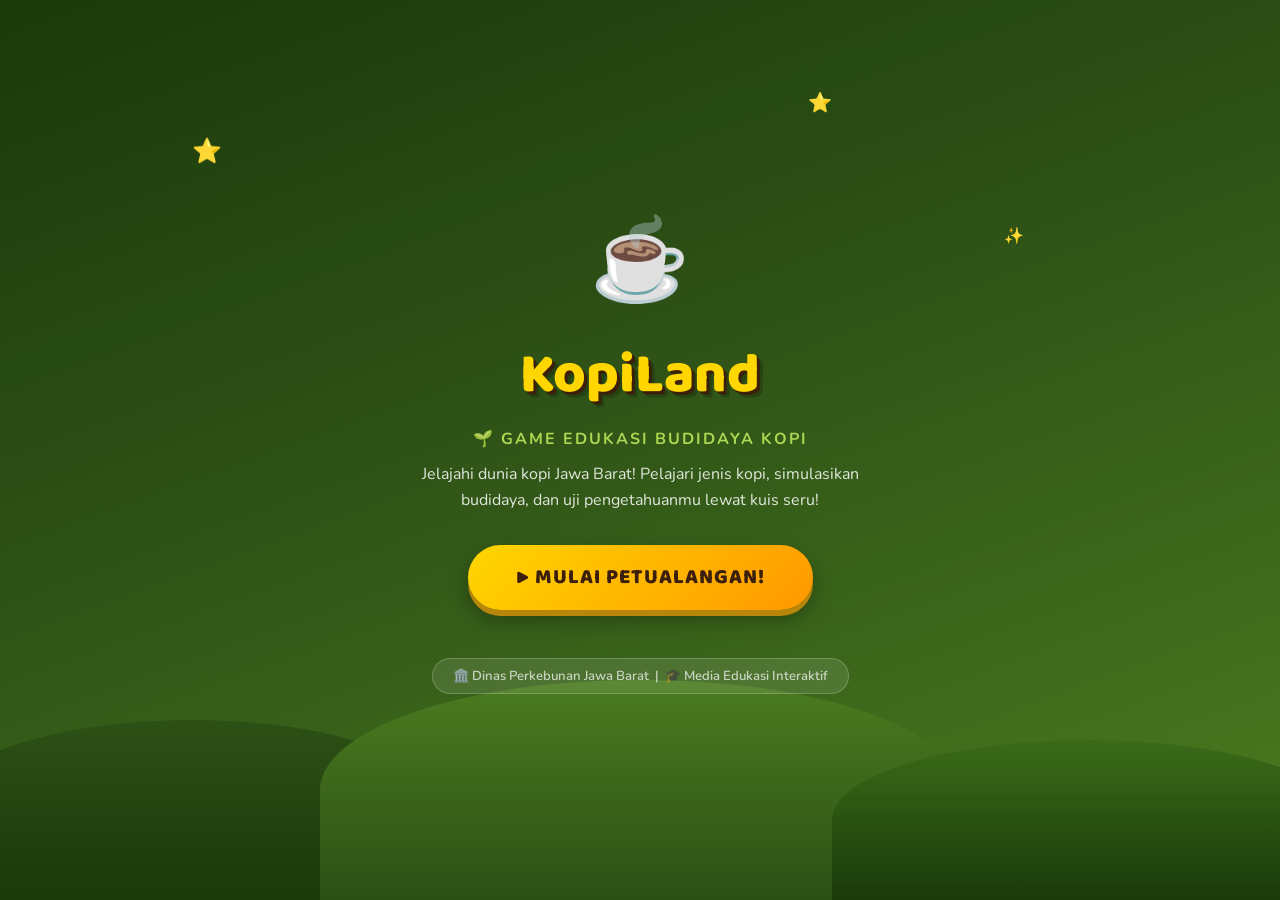
==== commit b219d780: "testing" ====
--- a/index2.html
+++ b/index2.html
@@ -3,2443 +3,428 @@
 	<head>
 		<meta charset="UTF-8" />
 		<meta name="viewport" content="width=device-width, initial-scale=1.0" />
-		<title>KopiLand — Budidaya Kopi Jawa Barat</title>
-		<link href="https://fonts.googleapis.com/css2?family=Playfair+Display:wght@400;700;900&family=Lora:ital,wght@0,400;0,600;1,400&family=DM+Sans:wght@400;500;700&display=swap" rel="stylesheet" />
-		<style>
-			:root {
-				--soil-dark: #3b2507;
-				--soil-mid: #5c3a1e;
-				--soil-warm: #7d5234;
-				--soil-light: #a67c52;
-				--bark: #8b6239;
-				--moss: #4a5e35;
-				--leaf-dark: #2e4a1e;
-				--leaf-mid: #4a6e2a;
-				--leaf-bright: #6e9e3a;
-				--leaf-light: #9ac456;
-				--cream: #f5edd6;
-				--parchment: #ede0c0;
-				--stone: #c4b49a;
-				--stone-light: #ddd0b8;
-				--sky-dawn: #d4a96a;
-				--berry-red: #a83228;
-				--berry-bright: #d04030;
-				--sun-gold: #c8902a;
-				--text-dark: #2a1a08;
-				--text-mid: #5c3a1e;
-				--text-light: #8b6239;
-				--shadow-deep: 0 12px 40px rgba(59, 37, 7, 0.25);
-				--shadow-soft: 0 4px 16px rgba(59, 37, 7, 0.12);
-			}
-
-			*,
-			*::before,
-			*::after {
-				margin: 0;
-				padding: 0;
-				box-sizing: border-box;
-			}
-
-			body {
-				font-family: "DM Sans", sans-serif;
-				background: var(--cream);
-				color: var(--text-dark);
-				min-height: 100vh;
-				overflow-x: hidden;
-				cursor:
-					url("data:image/svg+xml,%3Csvg xmlns='http://www.w3.org/2000/svg' width='24' height='24' viewBox='0 0 24 24'%3E%3Ccircle cx='12' cy='12' r='5' fill='%235C3A1E' opacity='0.7'/%3E%3C/svg%3E") 12 12,
-					auto;
-			}
-
-			/* ═══════════════════════════════════════════
-   TEXTURE OVERLAYS
-═══════════════════════════════════════════ */
-			.grain-overlay {
-				position: fixed;
-				inset: 0;
-				pointer-events: none;
-				z-index: 9999;
-				opacity: 0.035;
-				background-image: url("data:image/svg+xml,%3Csvg viewBox='0 0 256 256' xmlns='http://www.w3.org/2000/svg'%3E%3Cfilter id='noise'%3E%3CfeTurbulence type='fractalNoise' baseFrequency='0.9' numOctaves='4' stitchTiles='stitch'/%3E%3C/filter%3E%3Crect width='100%25' height='100%25' filter='url(%23noise)'/%3E%3C/svg%3E");
-				background-size: 200px;
-			}
-
-			/* ═══════════════════════════════════════════
-   SCREEN SYSTEM
-═══════════════════════════════════════════ */
-			.screen {
-				display: none;
-			}
-			.screen.active {
-				display: block;
-			}
-
-			/* ═══════════════════════════════════════════
-   SPLASH SCREEN
-═══════════════════════════════════════════ */
-			#splash {
-				min-height: 100vh;
-				background: linear-gradient(170deg, #1c2e0e 0%, #2e4a1e 30%, #4a3018 65%, #3b2507 100%);
-				display: none;
-				flex-direction: column;
-				align-items: center;
-				justify-content: center;
-				position: relative;
-				overflow: hidden;
-				text-align: center;
-			}
-			#splash.active {
-				display: flex;
-			}
-
-			.splash-leaves {
-				position: absolute;
-				inset: 0;
-				pointer-events: none;
-				overflow: hidden;
-			}
-			.leaf-deco {
-				position: absolute;
-				font-size: 3rem;
-				opacity: 0.08;
-				animation: leafSway var(--dur) ease-in-out infinite alternate;
-			}
-			@keyframes leafSway {
-				from {
-					transform: rotate(var(--r1)) translateY(0);
-				}
-				to {
-					transform: rotate(var(--r2)) translateY(-12px);
-				}
-			}
-
-			.splash-emblem {
-				width: 140px;
-				height: 140px;
-				border-radius: 50%;
-				background: radial-gradient(circle at 40% 35%, #7d5234, #3b2507);
-				border: 3px solid rgba(168, 124, 82, 0.4);
-				display: flex;
-				align-items: center;
-				justify-content: center;
-				font-size: 4rem;
-				margin-bottom: 28px;
-				box-shadow:
-					0 0 0 12px rgba(90, 60, 20, 0.2),
-					0 0 0 24px rgba(90, 60, 20, 0.1),
-					var(--shadow-deep);
-				animation: emblemPulse 4s ease infinite;
-				position: relative;
-				z-index: 2;
-			}
-			@keyframes emblemPulse {
-				0%,
-				100% {
-					box-shadow:
-						0 0 0 12px rgba(90, 60, 20, 0.2),
-						0 0 0 24px rgba(90, 60, 20, 0.1),
-						var(--shadow-deep);
-				}
-				50% {
-					box-shadow:
-						0 0 0 18px rgba(90, 60, 20, 0.25),
-						0 0 0 34px rgba(90, 60, 20, 0.08),
-						var(--shadow-deep);
-				}
-			}
-
-			.splash-title {
-				font-family: "Playfair Display", serif;
-				font-size: clamp(3rem, 8vw, 5.5rem);
-				font-weight: 900;
-				color: var(--parchment);
-				letter-spacing: -1px;
-				line-height: 1;
-				text-shadow: 3px 4px 0 rgba(0, 0, 0, 0.4);
-				margin-bottom: 6px;
-				position: relative;
-				z-index: 2;
-			}
-			.splash-tagline {
-				font-family: "Lora", serif;
-				font-style: italic;
-				color: var(--sky-dawn);
-				font-size: 1.05rem;
-				letter-spacing: 2px;
-				margin-bottom: 20px;
-				position: relative;
-				z-index: 2;
-			}
-			.splash-divider {
-				display: flex;
-				align-items: center;
-				gap: 16px;
-				color: rgba(197, 165, 110, 0.5);
-				font-size: 0.8rem;
-				letter-spacing: 3px;
-				text-transform: uppercase;
-				margin: 0 auto 20px;
-				width: 320px;
-				position: relative;
-				z-index: 2;
-			}
-			.splash-divider::before,
-			.splash-divider::after {
-				content: "";
-				flex: 1;
-				height: 1px;
-				background: linear-gradient(90deg, transparent, rgba(197, 165, 110, 0.4), transparent);
-			}
-			.splash-desc {
-				font-family: "DM Sans", sans-serif;
-				color: rgba(220, 200, 170, 0.8);
-				font-size: 0.95rem;
-				max-width: 400px;
-				line-height: 1.7;
-				margin-bottom: 36px;
-				position: relative;
-				z-index: 2;
-			}
-			.btn-mulai {
-				font-family: "Playfair Display", serif;
-				font-size: 1.05rem;
-				font-weight: 700;
-				background: linear-gradient(135deg, #a67c52, #7d5234);
-				color: var(--cream);
-				padding: 16px 52px;
-				border: none;
-				border-radius: 4px;
-				cursor: pointer;
-				letter-spacing: 2px;
-				text-transform: uppercase;
-				box-shadow:
-					0 6px 0 #3b2507,
-					var(--shadow-deep);
-				transition: all 0.15s;
-				position: relative;
-				z-index: 2;
-				border: 1px solid rgba(168, 144, 100, 0.4);
-			}
-			.btn-mulai:hover {
-				transform: translateY(-3px);
-				box-shadow:
-					0 9px 0 #3b2507,
-					var(--shadow-deep);
-			}
-			.btn-mulai:active {
-				transform: translateY(3px);
-				box-shadow: 0 3px 0 #3b2507;
-			}
-
-			.splash-footer {
-				position: absolute;
-				bottom: 24px;
-				left: 0;
-				right: 0;
-				z-index: 2;
-				font-size: 0.75rem;
-				color: rgba(180, 155, 100, 0.5);
-				letter-spacing: 1.5px;
-				text-transform: uppercase;
-				font-family: "DM Sans", sans-serif;
-			}
-
-			/* ═══════════════════════════════════════════
-   MAIN LAYOUT
-═══════════════════════════════════════════ */
-			#mainApp {
-				min-height: 100vh;
-				display: grid;
-				grid-template-rows: auto auto 1fr;
-			}
-
-			/* ═══════════════════════════════════════════
-   HEADER
-═══════════════════════════════════════════ */
-			.app-header {
-				background: linear-gradient(90deg, var(--soil-dark) 0%, var(--soil-mid) 100%);
-				padding: 0 28px;
-				display: flex;
-				align-items: stretch;
-				border-bottom: 2px solid rgba(166, 124, 82, 0.3);
-				position: sticky;
-				top: 0;
-				z-index: 100;
-			}
-			.header-brand {
-				display: flex;
-				align-items: center;
-				gap: 12px;
-				padding: 14px 0;
-				margin-right: auto;
-			}
-			.brand-icon {
-				width: 38px;
-				height: 38px;
-				border-radius: 50%;
-				background: radial-gradient(circle, var(--soil-warm), var(--soil-dark));
-				border: 2px solid rgba(166, 124, 82, 0.5);
-				display: flex;
-				align-items: center;
-				justify-content: center;
-				font-size: 1.2rem;
-			}
-			.brand-name {
-				font-family: "Playfair Display", serif;
-				font-size: 1.3rem;
-				font-weight: 700;
-				color: var(--parchment);
-				letter-spacing: 0.5px;
-			}
-			.brand-sub {
-				font-size: 0.65rem;
-				color: var(--stone);
-				font-family: "DM Sans";
-				letter-spacing: 1.5px;
-				text-transform: uppercase;
-				margin-top: 1px;
-			}
-			.header-xp {
-				display: flex;
-				align-items: center;
-				gap: 20px;
-				padding: 14px 0;
-			}
-			.xp-item {
-				display: flex;
-				align-items: center;
-				gap: 8px;
-				color: var(--stone-light);
-				font-size: 0.85rem;
-				font-weight: 500;
-			}
-			.xp-icon {
-				font-size: 1.1rem;
-			}
-			.xp-val {
-				font-family: "Playfair Display", serif;
-				font-size: 1rem;
-				color: var(--sky-dawn);
-				font-weight: 700;
-			}
-
-			/* ═══════════════════════════════════════════
-   NAVIGATION
-═══════════════════════════════════════════ */
-			.app-nav {
-				background: var(--soil-dark);
-				display: flex;
-				border-bottom: 1px solid rgba(100, 70, 30, 0.6);
-				overflow-x: auto;
-			}
-			.nav-tab {
-				flex: 1;
-				min-width: 110px;
-				padding: 0 16px;
-				background: none;
-				border: none;
-				cursor: pointer;
-				color: rgba(197, 165, 110, 0.55);
-				font-family: "DM Sans", sans-serif;
-				font-size: 0.82rem;
-				font-weight: 500;
-				letter-spacing: 0.5px;
-				display: flex;
-				flex-direction: column;
-				align-items: center;
-				gap: 5px;
-				padding: 13px 16px;
-				border-bottom: 2px solid transparent;
-				transition: all 0.25s;
-				white-space: nowrap;
-				position: relative;
-			}
-			.nav-tab .t-icon {
-				font-size: 1.2rem;
-			}
-			.nav-tab:hover {
-				color: var(--parchment);
-				background: rgba(255, 255, 255, 0.04);
-			}
-			.nav-tab.active {
-				color: var(--sky-dawn);
-				border-bottom-color: var(--sky-dawn);
-				background: rgba(255, 255, 255, 0.05);
-			}
-
-			/* ═══════════════════════════════════════════
-   CONTENT PANELS
-═══════════════════════════════════════════ */
-			.content-wrap {
-				overflow-y: auto;
-				background: var(--cream);
-			}
-			.panel {
-				display: none;
-				max-width: 980px;
-				margin: 0 auto;
-				padding: 32px 24px;
-			}
-			.panel.active {
-				display: block;
-				animation: panelIn 0.4s ease;
-			}
-			@keyframes panelIn {
-				from {
-					opacity: 0;
-					transform: translateY(16px);
-				}
-				to {
-					opacity: 1;
-					transform: translateY(0);
-				}
-			}
-
-			/* ═══════════════════════════════════════════
-   SECTION HEADINGS
-═══════════════════════════════════════════ */
-			.sec-head {
-				margin-bottom: 32px;
-			}
-			.sec-eyebrow {
-				font-family: "DM Sans";
-				font-size: 0.72rem;
-				font-weight: 700;
-				letter-spacing: 3px;
-				text-transform: uppercase;
-				color: var(--leaf-mid);
-				margin-bottom: 8px;
-				display: flex;
-				align-items: center;
-				gap: 8px;
-			}
-			.sec-eyebrow::before {
-				content: "";
-				width: 24px;
-				height: 2px;
-				background: var(--leaf-mid);
-				border-radius: 2px;
-			}
-			.sec-title {
-				font-family: "Playfair Display", serif;
-				font-size: clamp(1.6rem, 4vw, 2.4rem);
-				font-weight: 900;
-				color: var(--soil-dark);
-				line-height: 1.15;
-			}
-			.sec-body {
-				font-family: "Lora", serif;
-				font-size: 0.95rem;
-				color: var(--text-mid);
-				margin-top: 8px;
-				line-height: 1.7;
-			}
-
-			/* ═══════════════════════════════════════════
-   COFFEE ENCYCLOPEDIA
-═══════════════════════════════════════════ */
-			.kopi-grid {
-				display: grid;
-				grid-template-columns: repeat(auto-fill, minmax(280px, 1fr));
-				gap: 24px;
-			}
-			.kopi-card {
-				background: var(--parchment);
-				border-radius: 2px;
-				border: 1px solid var(--stone);
-				box-shadow: var(--shadow-soft);
-				cursor: pointer;
-				transition: all 0.3s;
-				overflow: hidden;
-				position: relative;
-			}
-			.kopi-card::before {
-				content: "";
-				position: absolute;
-				top: 0;
-				left: 0;
-				right: 0;
-				height: 3px;
-				background: var(--c-accent, var(--leaf-mid));
-			}
-			.kopi-card:hover {
-				transform: translateY(-6px) rotate(-0.3deg);
-				box-shadow: var(--shadow-deep);
-				border-color: var(--soil-light);
-			}
-			.kopi-card-top {
-				height: 130px;
-				display: flex;
-				align-items: center;
-				justify-content: center;
-				font-size: 4.5rem;
-				position: relative;
-				background: var(--c-bg, linear-gradient(135deg, #ede0c0, #d5c8a0));
-			}
-			.kopi-badge {
-				position: absolute;
-				top: 12px;
-				right: 12px;
-				background: var(--c-accent, var(--leaf-mid));
-				color: white;
-				font-size: 0.65rem;
-				font-weight: 700;
-				letter-spacing: 1.5px;
-				text-transform: uppercase;
-				padding: 3px 10px;
-				border-radius: 2px;
-				font-family: "DM Sans";
-			}
-			.kopi-card-body {
-				padding: 18px 20px 20px;
-			}
-			.kopi-name {
-				font-family: "Playfair Display", serif;
-				font-size: 1.2rem;
-				font-weight: 700;
-				color: var(--soil-dark);
-				margin-bottom: 2px;
-			}
-			.kopi-latin {
-				font-family: "Lora", serif;
-				font-style: italic;
-				font-size: 0.78rem;
-				color: var(--soil-light);
-				margin-bottom: 10px;
-			}
-			.kopi-desc {
-				font-size: 0.85rem;
-				color: var(--text-mid);
-				line-height: 1.6;
-				margin-bottom: 14px;
-			}
-			.kopi-pills {
-				display: flex;
-				flex-wrap: wrap;
-				gap: 6px;
-				margin-bottom: 14px;
-			}
-			.pill {
-				font-size: 0.7rem;
-				font-weight: 600;
-				letter-spacing: 0.5px;
-				padding: 3px 10px;
-				border-radius: 2px;
-				background: rgba(90, 60, 20, 0.08);
-				color: var(--soil-warm);
-				border: 1px solid rgba(90, 60, 20, 0.15);
-				font-family: "DM Sans";
-			}
-			.kopi-meta {
-				display: grid;
-				grid-template-columns: 1fr 1fr;
-				gap: 8px;
-				border-top: 1px solid var(--stone-light);
-				padding-top: 12px;
-			}
-			.meta-item {
-				font-size: 0.76rem;
-			}
-			.meta-label {
-				color: var(--soil-light);
-				font-weight: 600;
-				letter-spacing: 0.5px;
-				text-transform: uppercase;
-				font-size: 0.65rem;
-				margin-bottom: 2px;
-			}
-			.meta-val {
-				color: var(--soil-dark);
-				font-weight: 600;
-			}
-			.card-cta {
-				margin-top: 14px;
-				font-size: 0.78rem;
-				color: var(--leaf-mid);
-				font-weight: 600;
-				letter-spacing: 0.5px;
-				display: flex;
-				align-items: center;
-				gap: 4px;
-			}
-
-			/* ═══════════════════════════════════════════
-   MODAL
-═══════════════════════════════════════════ */
-			.modal-bg {
-				display: none;
-				position: fixed;
-				inset: 0;
-				background: rgba(20, 10, 0, 0.7);
-				z-index: 500;
-				align-items: center;
-				justify-content: center;
-				padding: 20px;
-				backdrop-filter: blur(3px);
-			}
-			.modal-bg.open {
-				display: flex;
-			}
-			.modal-box {
-				background: var(--parchment);
-				border-radius: 4px;
-				max-width: 580px;
-				width: 100%;
-				max-height: 88vh;
-				overflow-y: auto;
-				box-shadow: 0 32px 80px rgba(0, 0, 0, 0.5);
-				animation: modalRise 0.4s cubic-bezier(0.34, 1.56, 0.64, 1);
-				border: 1px solid var(--stone);
-			}
-			@keyframes modalRise {
-				from {
-					opacity: 0;
-					transform: scale(0.85) translateY(40px);
-				}
-				to {
-					opacity: 1;
-					transform: scale(1) translateY(0);
-				}
-			}
-			.modal-hero {
-				height: 160px;
-				display: flex;
-				align-items: center;
-				justify-content: center;
-				font-size: 5rem;
-				position: relative;
-			}
-			.modal-close-btn {
-				position: absolute;
-				top: 14px;
-				right: 14px;
-				width: 34px;
-				height: 34px;
-				border-radius: 50%;
-				background: rgba(0, 0, 0, 0.2);
-				border: none;
-				cursor: pointer;
-				color: white;
-				font-size: 1rem;
-				display: flex;
-				align-items: center;
-				justify-content: center;
-				transition: all 0.2s;
-			}
-			.modal-close-btn:hover {
-				background: rgba(0, 0, 0, 0.4);
-				transform: rotate(90deg);
-			}
-			.modal-content {
-				padding: 24px 28px 32px;
-			}
-			.modal-title {
-				font-family: "Playfair Display", serif;
-				font-size: 1.8rem;
-				font-weight: 900;
-				color: var(--soil-dark);
-			}
-			.modal-latin {
-				font-family: "Lora", serif;
-				font-style: italic;
-				color: var(--soil-light);
-				font-size: 0.9rem;
-				margin-bottom: 20px;
-			}
-			.modal-section {
-				margin-top: 20px;
-			}
-			.modal-sec-label {
-				font-size: 0.68rem;
-				font-weight: 700;
-				letter-spacing: 2.5px;
-				text-transform: uppercase;
-				color: var(--leaf-mid);
-				margin-bottom: 8px;
-				font-family: "DM Sans";
-				display: flex;
-				align-items: center;
-				gap: 8px;
-			}
-			.modal-sec-label::after {
-				content: "";
-				flex: 1;
-				height: 1px;
-				background: var(--stone-light);
-			}
-			.modal-text {
-				font-family: "Lora", serif;
-				font-size: 0.9rem;
-				color: var(--text-mid);
-				line-height: 1.75;
-			}
-			.modal-facts {
-				display: grid;
-				grid-template-columns: 1fr 1fr;
-				gap: 10px;
-				margin-top: 10px;
-			}
-			.modal-fact {
-				background: rgba(90, 60, 20, 0.06);
-				border-radius: 2px;
-				padding: 12px 14px;
-				border-left: 3px solid var(--soil-warm);
-			}
-			.modal-fact-k {
-				font-size: 0.65rem;
-				font-weight: 700;
-				letter-spacing: 1.5px;
-				text-transform: uppercase;
-				color: var(--soil-light);
-				margin-bottom: 4px;
-			}
-			.modal-fact-v {
-				font-size: 0.88rem;
-				font-weight: 600;
-				color: var(--soil-dark);
-			}
-
-			/* ═══════════════════════════════════════════
-   SIMULASI — DRAG & DROP
-═══════════════════════════════════════════ */
-			.sim-wrapper {
-				display: grid;
-				grid-template-columns: 220px 1fr;
-				gap: 24px;
-			}
-
-			@media (max-width: 680px) {
-				.sim-wrapper {
-					grid-template-columns: 1fr;
-				}
-			}
-
-			/* Tool Panel */
-			.tool-panel {
-				background: var(--soil-dark);
-				border-radius: 4px;
-				padding: 20px;
-				border: 1px solid rgba(100, 70, 30, 0.5);
-				box-shadow: var(--shadow-soft);
-			}
-			.tool-panel-title {
-				font-family: "Playfair Display", serif;
-				font-size: 1rem;
-				font-weight: 700;
-				color: var(--stone-light);
-				margin-bottom: 18px;
-				padding-bottom: 10px;
-				border-bottom: 1px solid rgba(100, 70, 30, 0.5);
-				display: flex;
-				align-items: center;
-				gap: 8px;
-			}
-			.tool-item {
-				background: rgba(255, 255, 255, 0.06);
-				border: 2px dashed rgba(166, 124, 82, 0.3);
-				border-radius: 4px;
-				padding: 14px 12px;
-				margin-bottom: 10px;
-				cursor: grab;
-				display: flex;
-				align-items: center;
-				gap: 12px;
-				transition: all 0.2s;
-				color: var(--stone-light);
-				font-size: 0.85rem;
-				font-weight: 500;
-				user-select: none;
-			}
-			.tool-item:hover {
-				background: rgba(255, 255, 255, 0.1);
-				border-color: rgba(166, 124, 82, 0.7);
-				transform: translateX(3px);
-			}
-			.tool-item.dragging {
-				opacity: 0.4;
-				transform: scale(0.95);
-			}
-			.tool-item.used {
-				opacity: 0.35;
-				cursor: not-allowed;
-				border-style: solid;
-				border-color: rgba(100, 70, 30, 0.3);
-			}
-			.tool-icon {
-				font-size: 1.5rem;
-				flex-shrink: 0;
-			}
-			.tool-name {
-				font-size: 0.8rem;
-				font-family: "DM Sans";
-				line-height: 1.3;
-			}
-			.tool-hint {
-				font-size: 0.68rem;
-				color: var(--stone);
-				margin-top: 2px;
-			}
-
-			.tool-reset {
-				width: 100%;
-				margin-top: 16px;
-				padding: 10px;
-				background: rgba(168, 50, 40, 0.2);
-				border: 1px solid rgba(168, 50, 40, 0.4);
-				border-radius: 3px;
-				color: #d99090;
-				font-family: "DM Sans";
-				font-size: 0.82rem;
-				font-weight: 600;
-				cursor: pointer;
-				transition: all 0.2s;
-				letter-spacing: 0.5px;
-			}
-			.tool-reset:hover {
-				background: rgba(168, 50, 40, 0.35);
-				color: #f5b0b0;
-			}
-
-			/* Farm Field */
-			.farm-col {
-				display: flex;
-				flex-direction: column;
-				gap: 16px;
-			}
-
-			.farm-field {
-				background: linear-gradient(180deg, #87b5d8 0%, #a8d0e8 22%, #c8e0b0 22%, #8db870 38%, #6a4e2a 38%, #4a3018 55%, #3b2507 100%);
-				border-radius: 4px;
-				height: 300px;
-				position: relative;
-				overflow: hidden;
-				border: 2px solid var(--soil-mid);
-				box-shadow: var(--shadow-deep);
-				transition: all 0.3s;
-			}
-			.farm-field.drag-over {
-				border-color: var(--leaf-bright);
-				box-shadow:
-					0 0 0 3px rgba(110, 158, 58, 0.3),
-					var(--shadow-deep);
-			}
-
-			/* Sky elements */
-			.ff-sun {
-				position: absolute;
-				top: 14px;
-				right: 28px;
-				width: 52px;
-				height: 52px;
-				border-radius: 50%;
-				background: radial-gradient(circle, #f5d770, #c8902a);
-				box-shadow:
-					0 0 0 8px rgba(200, 144, 42, 0.2),
-					0 0 0 16px rgba(200, 144, 42, 0.1);
-				animation: sunGlow 4s ease infinite;
-			}
-			@keyframes sunGlow {
-				0%,
-				100% {
-					box-shadow:
-						0 0 0 8px rgba(200, 144, 42, 0.2),
-						0 0 0 16px rgba(200, 144, 42, 0.1);
-				}
-				50% {
-					box-shadow:
-						0 0 0 12px rgba(200, 144, 42, 0.3),
-						0 0 0 22px rgba(200, 144, 42, 0.12);
-				}
-			}
-			.ff-cloud {
-				position: absolute;
-				background: rgba(255, 255, 255, 0.82);
-				border-radius: 50px;
-				animation: cloudMove linear infinite;
-			}
-			@keyframes cloudMove {
-				from {
-					left: -15%;
-				}
-				to {
-					left: 110%;
-				}
-			}
-
-			.ff-tree {
-				position: absolute;
-				bottom: 100px;
-				font-size: 2rem;
-				opacity: 0.5;
-				animation: treeSway 5s ease-in-out infinite alternate;
-			}
-			@keyframes treeSway {
-				from {
-					transform: rotate(-2deg);
-				}
-				to {
-					transform: rotate(2deg);
-				}
-			}
-
-			/* Drop zone */
-			.drop-zone {
-				position: absolute;
-				bottom: 22px;
-				left: 50%;
-				transform: translateX(-50%);
-				width: 100px;
-				height: 100px;
-				border: 3px dashed rgba(200, 160, 80, 0.5);
-				border-radius: 50%;
-				display: flex;
-				align-items: center;
-				justify-content: center;
-				flex-direction: column;
-				text-align: center;
-				cursor: default;
-				transition: all 0.3s;
-			}
-			.drop-zone.active-drop {
-				border-color: var(--leaf-bright);
-				background: rgba(110, 158, 58, 0.15);
-				animation: dropPulse 1s ease infinite;
-			}
-			@keyframes dropPulse {
-				0%,
-				100% {
-					box-shadow: 0 0 0 0 rgba(110, 158, 58, 0.4);
-				}
-				50% {
-					box-shadow: 0 0 0 12px rgba(110, 158, 58, 0);
-				}
-			}
-			.drop-hint {
-				font-size: 0.65rem;
-				color: rgba(220, 190, 120, 0.7);
-				font-family: "DM Sans";
-				line-height: 1.3;
-				margin-top: 4px;
-			}
-			.plant-display {
-				position: absolute;
-				bottom: 40px;
-				left: 50%;
-				transform: translateX(-50%);
-				font-size: 5rem;
-				text-align: center;
-				animation: plantBreath 3s ease-in-out infinite alternate;
-				transition: all 0.8s cubic-bezier(0.34, 1.56, 0.64, 1);
-				filter: drop-shadow(0 4px 8px rgba(0, 0, 0, 0.3));
-			}
-			@keyframes plantBreath {
-				from {
-					transform: translateX(-50%) scale(1);
-				}
-				to {
-					transform: translateX(-50%) scale(1.04);
-				}
-			}
-
-			/* Particle effects */
-			.particle {
-				position: absolute;
-				pointer-events: none;
-				z-index: 10;
-				animation: particleFly var(--dur) ease forwards;
-				font-size: var(--size, 1.2rem);
-			}
-			@keyframes particleFly {
-				0% {
-					opacity: 1;
-					transform: translate(0, 0) scale(1);
-				}
-				100% {
-					opacity: 0;
-					transform: translate(var(--tx), var(--ty)) scale(0.5);
-				}
-			}
-
-			/* Stats Panel */
-			.stats-panel {
-				background: var(--parchment);
-				border: 1px solid var(--stone);
-				border-radius: 4px;
-				padding: 18px 20px;
-				box-shadow: var(--shadow-soft);
-			}
-			.stats-grid {
-				display: grid;
-				grid-template-columns: repeat(3, 1fr);
-				gap: 12px;
-			}
-			.stat-box {
-				background: var(--cream);
-				border-radius: 3px;
-				padding: 12px;
-				border: 1px solid var(--stone-light);
-				text-align: center;
-			}
-			.stat-box-label {
-				font-size: 0.65rem;
-				font-weight: 700;
-				letter-spacing: 1.5px;
-				text-transform: uppercase;
-				color: var(--soil-light);
-				margin-bottom: 6px;
-				font-family: "DM Sans";
-			}
-			.stat-bar-wrap {
-				height: 8px;
-				background: var(--stone-light);
-				border-radius: 4px;
-				overflow: hidden;
-				margin-bottom: 4px;
-			}
-			.stat-bar-fill {
-				height: 100%;
-				border-radius: 4px;
-				transition: width 0.6s ease;
-			}
-			.stat-bar-fill.health {
-				background: linear-gradient(90deg, var(--leaf-mid), var(--leaf-bright));
-			}
-			.stat-bar-fill.growth {
-				background: linear-gradient(90deg, var(--soil-warm), var(--sky-dawn));
-			}
-			.stat-bar-fill.water {
-				background: linear-gradient(90deg, #5b9bd5, #87ceeb);
-			}
-			.stat-val {
-				font-family: "Playfair Display", serif;
-				font-size: 1.1rem;
-				font-weight: 700;
-				color: var(--soil-dark);
-			}
-
-			/* Stage indicator */
-			.stage-indicator {
-				background: var(--soil-dark);
-				border-radius: 4px;
-				padding: 16px 20px;
-				display: flex;
-				align-items: center;
-				gap: 14px;
-				border: 1px solid rgba(100, 70, 30, 0.5);
-			}
-			.stage-icon-big {
-				font-size: 2rem;
-			}
-			.stage-info {
-				flex: 1;
-			}
-			.stage-name {
-				font-family: "Playfair Display", serif;
-				font-size: 1rem;
-				font-weight: 700;
-				color: var(--parchment);
-				margin-bottom: 3px;
-			}
-			.stage-desc-text {
-				font-size: 0.8rem;
-				color: var(--stone);
-				line-height: 1.4;
-			}
-			.stage-tip-box {
-				background: rgba(110, 158, 58, 0.15);
-				border: 1px solid rgba(110, 158, 58, 0.3);
-				border-radius: 3px;
-				padding: 8px 12px;
-				font-size: 0.75rem;
-				color: var(--leaf-light);
-				font-weight: 600;
-				font-family: "DM Sans";
-				max-width: 160px;
-				text-align: right;
-				line-height: 1.4;
-			}
-
-			/* Activity log */
-			.activity-log {
-				background: var(--soil-dark);
-				border-radius: 3px;
-				padding: 14px 16px;
-				max-height: 130px;
-				overflow-y: auto;
-				font-family: "DM Sans", monospace;
-				font-size: 0.8rem;
-				border: 1px solid rgba(100, 70, 30, 0.5);
-			}
-			.log-line {
-				padding: 3px 0;
-				border-bottom: 1px solid rgba(100, 70, 30, 0.3);
-				color: var(--stone-light);
-				display: flex;
-				gap: 10px;
-			}
-			.log-line:last-child {
-				border-bottom: none;
-			}
-			.log-ts {
-				color: var(--soil-light);
-				flex-shrink: 0;
-				font-size: 0.72rem;
-			}
-			.log-msg.success {
-				color: var(--leaf-light);
-			}
-			.log-msg.warn {
-				color: var(--sky-dawn);
-			}
-
-			/* ═══════════════════════════════════════════
-   QUIZ
-═══════════════════════════════════════════ */
-			.quiz-wrapper {
-				max-width: 660px;
-				margin: 0 auto;
-			}
-
-			.level-tabs {
-				display: flex;
-				gap: 0;
-				margin-bottom: 28px;
-				background: var(--parchment);
-				border: 1px solid var(--stone);
-				border-radius: 4px;
-				overflow: hidden;
-			}
-			.level-tab {
-				flex: 1;
-				padding: 13px 16px;
-				border: none;
-				cursor: pointer;
-				font-family: "DM Sans", sans-serif;
-				font-size: 0.85rem;
-				font-weight: 600;
-				background: transparent;
-				color: var(--soil-light);
-				transition: all 0.2s;
-				border-right: 1px solid var(--stone);
-				letter-spacing: 0.5px;
-			}
-			.level-tab:last-child {
-				border-right: none;
-			}
-			.level-tab.active {
-				background: var(--soil-dark);
-				color: var(--parchment);
-			}
-			.level-tab:hover:not(.active) {
-				background: var(--stone-light);
-			}
-
-			.quiz-card {
-				background: var(--parchment);
-				border: 1px solid var(--stone);
-				border-radius: 4px;
-				padding: 28px;
-				box-shadow: var(--shadow-soft);
-			}
-			.quiz-meta {
-				display: flex;
-				justify-content: space-between;
-				align-items: center;
-				margin-bottom: 22px;
-			}
-			.quiz-counter {
-				font-size: 0.78rem;
-				font-weight: 700;
-				color: var(--soil-light);
-				letter-spacing: 1px;
-				text-transform: uppercase;
-				font-family: "DM Sans";
-			}
-			.quiz-progress-dots {
-				display: flex;
-				gap: 5px;
-			}
-			.qdot {
-				width: 8px;
-				height: 8px;
-				border-radius: 50%;
-				background: var(--stone-light);
-				transition: all 0.3s;
-			}
-			.qdot.done {
-				background: var(--leaf-mid);
-			}
-			.qdot.curr {
-				background: var(--sky-dawn);
-				transform: scale(1.4);
-			}
-
-			.quiz-q {
-				font-family: "Playfair Display", serif;
-				font-size: 1.15rem;
-				font-weight: 700;
-				color: var(--soil-dark);
-				line-height: 1.5;
-				margin-bottom: 22px;
-			}
-			.quiz-opts {
-				display: flex;
-				flex-direction: column;
-				gap: 10px;
-			}
-			.quiz-opt-btn {
-				padding: 13px 16px;
-				background: var(--cream);
-				border: 1.5px solid var(--stone-light);
-				border-radius: 3px;
-				cursor: pointer;
-				font-family: "DM Sans", sans-serif;
-				font-size: 0.9rem;
-				font-weight: 500;
-				text-align: left;
-				color: var(--text-dark);
-				display: flex;
-				align-items: center;
-				gap: 12px;
-				transition: all 0.2s;
-			}
-			.quiz-opt-btn:hover {
-				border-color: var(--soil-warm);
-				background: var(--parchment);
-				transform: translateX(3px);
-			}
-			.quiz-opt-btn.correct {
-				background: rgba(74, 110, 42, 0.1);
-				border-color: var(--leaf-mid);
-				color: var(--leaf-dark);
-			}
-			.quiz-opt-btn.wrong {
-				background: rgba(168, 50, 40, 0.08);
-				border-color: var(--berry-red);
-				color: var(--berry-red);
-			}
-			.quiz-opt-btn.disabled {
-				pointer-events: none;
-			}
-			.opt-badge {
-				width: 26px;
-				height: 26px;
-				border-radius: 2px;
-				flex-shrink: 0;
-				background: var(--stone-light);
-				display: flex;
-				align-items: center;
-				justify-content: center;
-				font-size: 0.72rem;
-				font-weight: 800;
-				color: var(--soil-mid);
-				transition: all 0.2s;
-			}
-			.quiz-opt-btn.correct .opt-badge {
-				background: var(--leaf-mid);
-				color: white;
-			}
-			.quiz-opt-btn.wrong .opt-badge {
-				background: var(--berry-red);
-				color: white;
-			}
-
-			.quiz-fb {
-				display: none;
-				margin-top: 16px;
-				padding: 14px 16px;
-				border-radius: 3px;
-				font-family: "Lora", serif;
-				font-size: 0.88rem;
-				line-height: 1.6;
-				animation: fbIn 0.3s ease;
-			}
-			@keyframes fbIn {
-				from {
-					opacity: 0;
-					transform: translateY(-6px);
-				}
-				to {
-					opacity: 1;
-					transform: translateY(0);
-				}
-			}
-			.quiz-fb.show {
-				display: flex;
-				gap: 12px;
-				align-items: flex-start;
-			}
-			.quiz-fb.correct {
-				background: rgba(74, 110, 42, 0.1);
-				border: 1.5px solid rgba(74, 110, 42, 0.3);
-				color: var(--leaf-dark);
-			}
-			.quiz-fb.wrong {
-				background: rgba(168, 50, 40, 0.08);
-				border: 1.5px solid rgba(168, 50, 40, 0.25);
-				color: var(--berry-dark, #7a2020);
-			}
-
-			.quiz-footer {
-				display: flex;
-				justify-content: flex-end;
-				margin-top: 20px;
-			}
-			.btn-next-q {
-				display: none;
-				padding: 11px 28px;
-				background: var(--soil-dark);
-				color: var(--parchment);
-				border: none;
-				border-radius: 3px;
-				cursor: pointer;
-				font-family: "DM Sans";
-				font-size: 0.88rem;
-				font-weight: 600;
-				letter-spacing: 0.5px;
-				transition: all 0.2s;
-				box-shadow: 0 4px 0 var(--soil-mid);
-			}
-			.btn-next-q.show {
-				display: inline-flex;
-				align-items: center;
-				gap: 6px;
-			}
-			.btn-next-q:hover {
-				background: var(--soil-mid);
-				transform: translateY(-2px);
-			}
-			.btn-next-q:active {
-				transform: translateY(2px);
-				box-shadow: 0 2px 0 var(--soil-mid);
-			}
-
-			/* Score board */
-			.score-board {
-				display: none;
-				background: var(--parchment);
-				border: 1px solid var(--stone);
-				border-radius: 4px;
-				padding: 48px 36px;
-				text-align: center;
-				box-shadow: var(--shadow-deep);
-			}
-			.score-board.show {
-				display: block;
-				animation: scorePop 0.6s cubic-bezier(0.34, 1.56, 0.64, 1);
-			}
-			@keyframes scorePop {
-				from {
-					opacity: 0;
-					transform: scale(0.7);
-				}
-				to {
-					opacity: 1;
-					transform: scale(1);
-				}
-			}
-			.score-glyph {
-				font-size: 5rem;
-				display: block;
-				margin-bottom: 16px;
-			}
-			.score-title {
-				font-family: "Playfair Display", serif;
-				font-size: 2rem;
-				font-weight: 900;
-				color: var(--soil-dark);
-				margin-bottom: 8px;
-			}
-			.score-frac {
-				font-family: "Playfair Display", serif;
-				font-size: 4rem;
-				font-weight: 900;
-				color: var(--leaf-mid);
-				line-height: 1;
-			}
-			.score-pct {
-				font-size: 1.1rem;
-				color: var(--soil-light);
-				margin-bottom: 8px;
-				font-family: "Lora", serif;
-			}
-			.score-msg {
-				font-family: "Lora", serif;
-				font-style: italic;
-				color: var(--text-mid);
-				font-size: 1rem;
-				margin: 16px 0 28px;
-			}
-			.btn-retry {
-				padding: 13px 36px;
-				background: var(--leaf-dark);
-				color: white;
-				border: none;
-				border-radius: 3px;
-				cursor: pointer;
-				font-family: "DM Sans";
-				font-size: 0.9rem;
-				font-weight: 700;
-				letter-spacing: 1px;
-				text-transform: uppercase;
-				box-shadow: 0 4px 0 var(--leaf-dark);
-				transition: all 0.2s;
-			}
-			.btn-retry:hover {
-				transform: translateY(-2px);
-				background: var(--leaf-mid);
-			}
-
-			/* ═══════════════════════════════════════════
-   EDUKASI
-═══════════════════════════════════════════ */
-			.edu-grid {
-				display: grid;
-				grid-template-columns: repeat(auto-fill, minmax(220px, 1fr));
-				gap: 18px;
-				margin-bottom: 32px;
-			}
-			.edu-card {
-				background: var(--parchment);
-				border: 1px solid var(--stone);
-				border-radius: 3px;
-				padding: 22px 20px;
-				transition: all 0.3s;
-				border-top: 3px solid var(--c-top, var(--leaf-mid));
-			}
-			.edu-card:hover {
-				transform: translateY(-4px);
-				box-shadow: var(--shadow-soft);
-			}
-			.edu-icon {
-				font-size: 2.2rem;
-				margin-bottom: 12px;
-			}
-			.edu-title {
-				font-family: "Playfair Display", serif;
-				font-size: 1rem;
-				font-weight: 700;
-				color: var(--soil-dark);
-				margin-bottom: 6px;
-			}
-			.edu-text {
-				font-size: 0.83rem;
-				color: var(--text-mid);
-				line-height: 1.6;
-				font-family: "Lora", serif;
-			}
-
-			.timeline-wrap {
-				background: var(--parchment);
-				border: 1px solid var(--stone);
-				border-radius: 4px;
-				padding: 28px;
-			}
-			.tl-heading {
-				font-family: "Playfair Display", serif;
-				font-size: 1.3rem;
-				font-weight: 700;
-				color: var(--soil-dark);
-				margin-bottom: 28px;
-				display: flex;
-				align-items: center;
-				gap: 10px;
-			}
-			.tl-item {
-				display: flex;
-				gap: 18px;
-				margin-bottom: 28px;
-				position: relative;
-			}
-			.tl-item::after {
-				content: "";
-				position: absolute;
-				left: 19px;
-				top: 42px;
-				width: 2px;
-				bottom: -20px;
-				background: var(--stone-light);
-			}
-			.tl-item:last-child::after {
-				display: none;
-			}
-			.tl-dot {
-				width: 40px;
-				height: 40px;
-				border-radius: 50%;
-				flex-shrink: 0;
-				display: flex;
-				align-items: center;
-				justify-content: center;
-				font-size: 1.2rem;
-				border: 2px solid var(--stone);
-				background: var(--cream);
-				box-shadow: var(--shadow-soft);
-				position: relative;
-				z-index: 1;
-			}
-			.tl-body {
-				flex: 1;
-			}
-			.tl-name {
-				font-family: "Playfair Display", serif;
-				font-size: 1rem;
-				font-weight: 700;
-				color: var(--soil-dark);
-				margin-bottom: 3px;
-			}
-			.tl-period {
-				font-size: 0.72rem;
-				font-weight: 700;
-				letter-spacing: 1.5px;
-				text-transform: uppercase;
-				color: var(--leaf-mid);
-				margin-bottom: 6px;
-				font-family: "DM Sans";
-			}
-			.tl-text {
-				font-size: 0.85rem;
-				color: var(--text-mid);
-				line-height: 1.6;
-				font-family: "Lora", serif;
-			}
-
-			/* ═══════════════════════════════════════════
-   TOAST
-═══════════════════════════════════════════ */
-			.toast {
-				position: fixed;
-				bottom: 28px;
-				left: 50%;
-				transform: translateX(-50%) translateY(100px);
-				background: var(--soil-dark);
-				color: var(--parchment);
-				padding: 12px 24px;
-				border-radius: 3px;
-				font-family: "DM Sans";
-				font-size: 0.88rem;
-				font-weight: 600;
-				box-shadow: var(--shadow-deep);
-				z-index: 9000;
-				white-space: nowrap;
-				border: 1px solid rgba(166, 124, 82, 0.3);
-				letter-spacing: 0.3px;
-				transition: transform 0.4s cubic-bezier(0.34, 1.56, 0.64, 1);
-			}
-			.toast.show {
-				transform: translateX(-50%) translateY(0);
-			}
-
-			/* ═══════════════════════════════════════════
-   CONFETTI
-═══════════════════════════════════════════ */
-			.cpiece {
-				position: fixed;
-				pointer-events: none;
-				z-index: 9999;
-				width: 8px;
-				height: 8px;
-				border-radius: var(--br);
-				animation: cfall var(--dur) var(--delay) ease forwards;
-			}
-			@keyframes cfall {
-				0% {
-					opacity: 1;
-					transform: translate(var(--sx), -10px) rotate(0deg);
-				}
-				100% {
-					opacity: 0;
-					transform: translate(var(--ex), 100vh) rotate(var(--rot));
-				}
-			}
-		</style>
+		<title>KopiLand</title>
+		<link href="https://fonts.googleapis.com/css2?family=Nunito:wght@400;600;700;800;900&family=Baloo+2:wght@400;600;700;800&display=swap" rel="stylesheet" />
+		<link rel="stylesheet" href="assets/css/style.css" type="text/css" />
 	</head>
 	<body>
-		<div class="grain-overlay"></div>
-		<div class="toast" id="toast"></div>
-
-		<!-- ═══════════ SPLASH ═══════════ -->
+		<!-- Floating decorations -->
+		<div class="floating-beans" id="floatingBeans"></div>
+
+		<!-- Toast notification -->
+		<div class="toast" id="toast">🎉 Pesan</div>
+
+		<!-- ==================== SPLASH SCREEN ==================== -->
 		<div class="screen active" id="splash">
-			<div class="splash-leaves">
-				<div class="leaf-deco" style="top: 8%; left: 5%; --r1: -15deg; --r2: 5deg; --dur: 6s">🍃</div>
-				<div class="leaf-deco" style="top: 15%; right: 8%; --r1: 10deg; --r2: -5deg; --dur: 7s; font-size: 2rem">🌿</div>
-				<div class="leaf-deco" style="bottom: 20%; left: 10%; --r1: 5deg; --r2: 20deg; --dur: 5s">🍃</div>
-				<div class="leaf-deco" style="bottom: 30%; right: 12%; --r1: -10deg; --r2: 5deg; --dur: 8s; font-size: 2.5rem">🌿</div>
-				<div class="leaf-deco" style="top: 45%; left: 2%; --r1: 0deg; --r2: 15deg; --dur: 6.5s; font-size: 2.2rem">☕</div>
-				<div class="leaf-deco" style="top: 55%; right: 3%; --r1: -5deg; --r2: 10deg; --dur: 5.5s; font-size: 1.8rem">🫘</div>
+			<div style="position: absolute; top: 0; left: 0; right: 0; bottom: 0; overflow: hidden; pointer-events: none">
+				<!-- Mountains -->
+				<div style="position: absolute; bottom: 0; left: -5%; width: 40%; height: 180px; background: linear-gradient(180deg, #2d5016, #1a3a0a); border-radius: 50% 50% 0 0"></div>
+				<div style="position: absolute; bottom: 0; left: 25%; width: 50%; height: 220px; background: linear-gradient(180deg, #4a7c1f, #2d5016); border-radius: 50% 50% 0 0"></div>
+				<div style="position: absolute; bottom: 0; right: -5%; width: 40%; height: 160px; background: linear-gradient(180deg, #3a6b18, #1a3a0a); border-radius: 50% 50% 0 0"></div>
+				<!-- Stars -->
+				<div style="position: absolute; top: 15%; left: 15%; font-size: 1.5rem; animation: twinkle 2s ease infinite">⭐</div>
+				<div style="position: absolute; top: 25%; right: 20%; font-size: 1rem; animation: twinkle 2.5s ease infinite 0.5s">✨</div>
+				<div style="position: absolute; top: 10%; right: 35%; font-size: 1.2rem; animation: twinkle 1.8s ease infinite 1s">⭐</div>
 			</div>
-			<div class="splash-emblem">☕</div>
-			<h1 class="splash-title">KopiLand</h1>
-			<p class="splash-tagline">Dari Biji Hingga Cangkir</p>
-			<div class="splash-divider">Media Edukasi Interaktif</div>
-			<p class="splash-desc">Jelajahi dunia budidaya kopi Jawa Barat. Kenali varietasnya, tanam dengan tanganmu sendiri, dan buktikan pengetahuanmu.</p>
-			<button class="btn-mulai" onclick="masukGame()">Mulai Petualangan</button>
-			<div class="splash-footer">Dinas Perkebunan Jawa Barat &nbsp;·&nbsp; Media Edukasi Interaktif</div>
+			<style>
+				@keyframes twinkle {
+					0%,
+					100% {
+						opacity: 0.3;
+						transform: scale(0.8);
+					}
+					50% {
+						opacity: 1;
+						transform: scale(1.2);
+					}
+				}
+			</style>
+
+			<div class="splash-content">
+				<span class="splash-emoji">☕</span>
+				<div class="splash-title">KopiLand</div>
+				<div class="splash-subtitle">🌱 Game Edukasi Budidaya Kopi</div>
+				<p class="splash-desc">Jelajahi dunia kopi Jawa Barat! Pelajari jenis kopi, simulasikan budidaya, dan uji pengetahuanmu lewat kuis seru!</p>
+				<button class="btn-start" onclick="startGame()">▶ Mulai Petualangan!</button>
+				<div style="margin-top: 20px">
+					<div class="badge-jabar">🏛️ Dinas Perkebunan Jawa Barat &nbsp;|&nbsp; 🎓 Media Edukasi Interaktif</div>
+				</div>
+			</div>
 		</div>
 
-		<!-- ═══════════ MAIN APP ═══════════ -->
-		<div class="screen" id="mainApp">
-			<header class="app-header">
-				<div class="header-brand">
-					<div class="brand-icon">☕</div>
+		<!-- ==================== MAIN GAME ==================== -->
+		<div class="screen" id="mainGame">
+			<!-- Header -->
+			<div class="game-header">
+				<div class="logo-area">
+					<div class="logo-icon">☕</div>
 					<div>
-						<div class="brand-name">KopiLand</div>
-						<div class="brand-sub">Dinas Perkebunan Jawa Barat</div>
-					</div>
-				</div>
-				<div class="header-xp">
-					<div class="xp-item"><span class="xp-icon">🌿</span><span id="xpLevel">Pekebun Baru</span></div>
-					<div class="xp-item"><span class="xp-icon">⭐</span><span class="xp-val" id="xpPoin">0</span></div>
-				</div>
-			</header>
-
-			<nav class="app-nav">
-				<button class="nav-tab active" id="tabInfo" onclick="bukaPanel('info')"><span class="t-icon">📖</span>Ensiklopedia</button>
-				<button class="nav-tab" id="tabSim" onclick="bukaPanel('sim')"><span class="t-icon">🌱</span>Simulasi</button>
-				<button class="nav-tab" id="tabQuiz" onclick="bukaPanel('quiz')"><span class="t-icon">🎯</span>Kuis</button>
-				<button class="nav-tab" id="tabEdu" onclick="bukaPanel('edu')"><span class="t-icon">📜</span>Panduan</button>
+						<div class="logo-text">KopiLand</div>
+						<div class="logo-sub">Dinas Perkebunan Jawa Barat</div>
+					</div>
+				</div>
+				<div class="header-stats">
+					<div class="stat-chip"><span class="icon">⭐</span><span id="totalPoints">0</span> Poin</div>
+					<div class="stat-chip"><span class="icon">🏆</span><span id="levelDisplay">Pemula</span></div>
+				</div>
+			</div>
+
+			<!-- Nav -->
+			<nav class="main-nav">
+				<button class="nav-btn active" onclick="showPanel('info')" id="navInfo"><span class="nav-icon">📚</span> Info Kopi</button>
+				<button class="nav-btn" onclick="showPanel('simulasi')" id="navSim"><span class="nav-icon">🌱</span> Simulasi</button>
+				<button class="nav-btn" onclick="showPanel('quiz')" id="navQuiz"><span class="nav-icon">❓</span> Kuis</button>
+				<button class="nav-btn" onclick="showPanel('edukasi')" id="navEdu"><span class="nav-icon">🎓</span> Edukasi</button>
+				<button class="nav-btn" onclick="showPanel('produk')" id="navProduk"><span class="nav-icon">🏛️</span> Produk Dinas</button>
 			</nav>
 
-			<div class="content-wrap">
-				<!-- ══ INFO ══ -->
+			<!-- Content -->
+			<div class="content-area">
+				<!-- ===== INFO KOPI ===== -->
 				<div class="panel active" id="panelInfo">
-					<div class="sec-head">
-						<div class="sec-eyebrow">Ensiklopedia Kopi</div>
-						<h2 class="sec-title">Mengenal Jenis Kopi Indonesia</h2>
-						<p class="sec-body">Klik kartu untuk mempelajari sejarah, karakteristik, dan tips budidaya setiap varietas.</p>
-					</div>
-					<div class="kopi-grid" id="kopiGrid"></div>
-				</div>
-
-				<!-- ══ SIMULASI ══ -->
-				<div class="panel" id="panelSim">
-					<div class="sec-head">
-						<div class="sec-eyebrow">Mini-Game Interaktif</div>
-						<h2 class="sec-title">Simulasi Budidaya Kopi</h2>
-						<p class="sec-body">Seret alat dari panel kiri ke lahan pertanian. Rawat tanamanmu hingga siap dipanen!</p>
-					</div>
-
-					<div class="sim-wrapper">
-						<!-- Tool Panel -->
-						<div class="tool-panel">
-							<div class="tool-panel-title">🧰 Peralatan</div>
-							<div id="toolList"></div>
-							<button class="tool-reset" onclick="resetSim()">↺ Mulai Ulang</button>
-						</div>
-
-						<!-- Farm Column -->
-						<div class="farm-col">
-							<!-- Stage -->
-							<div class="stage-indicator" id="stageBox">
-								<div class="stage-icon-big" id="stageIco">🌾</div>
-								<div class="stage-info">
-									<div class="stage-name" id="stageName">Lahan Kosong</div>
-									<div class="stage-desc-text" id="stageDesc">Seret benih ke lahan untuk memulai.</div>
-								</div>
-								<div class="stage-tip-box" id="stageTip">💡 Seret 'Benih Kopi' ke lahan!</div>
-							</div>
-
-							<!-- Farm Field -->
-							<div class="farm-field" id="farmField" ondragover="handleDragOver(event)" ondragleave="handleDragLeave(event)" ondrop="handleDrop(event)">
-								<div class="ff-sun"></div>
-								<div class="ff-cloud" style="width: 90px; height: 30px; top: 20px; left: -90px; animation-duration: 20s; animation-delay: -6s"></div>
-								<div class="ff-cloud" style="width: 60px; height: 22px; top: 40px; left: -60px; animation-duration: 28s; animation-delay: -15s"></div>
-								<div class="ff-tree" style="left: 8%; bottom: 100px">🌳</div>
-								<div class="ff-tree" style="right: 6%; bottom: 100px; animation-delay: -2s">🌲</div>
-								<div class="plant-display" id="plantDisplay"></div>
-								<div class="drop-zone" id="dropZone">
-									<div style="font-size: 1.8rem; opacity: 0.5" id="dropIcon">🌰</div>
-									<div class="drop-hint" id="dropHint">Seret alat<br />ke sini</div>
-								</div>
-							</div>
-
-							<!-- Stats -->
-							<div class="stats-panel">
-								<div class="stats-grid">
-									<div class="stat-box">
-										<div class="stat-box-label">❤️ Kesehatan</div>
-										<div class="stat-bar-wrap"><div class="stat-bar-fill health" id="healthBar" style="width: 100%"></div></div>
-										<div class="stat-val" id="healthNum">100%</div>
-									</div>
-									<div class="stat-box">
-										<div class="stat-box-label">🌱 Tumbuh</div>
-										<div class="stat-bar-wrap"><div class="stat-bar-fill growth" id="growthBar" style="width: 0%"></div></div>
-										<div class="stat-val" id="growthNum">0%</div>
-									</div>
-									<div class="stat-box">
-										<div class="stat-box-label">💧 Air</div>
-										<div class="stat-bar-wrap"><div class="stat-bar-fill water" id="waterBar" style="width: 50%"></div></div>
-										<div class="stat-val" id="waterNum">50%</div>
-									</div>
-								</div>
-							</div>
-
-							<!-- Log -->
-							<div class="activity-log" id="actLog">
-								<div class="log-line"><span class="log-ts">00:00</span><span class="log-msg">🌿 Lahan siap. Seret benih untuk memulai!</span></div>
-							</div>
-						</div>
-					</div>
-				</div>
-
-				<!-- ══ QUIZ ══ -->
+					<div class="section-header">
+						<div class="section-tag">📖 Ensiklopedia</div>
+						<h2 class="section-title">Jenis-Jenis Kopi Indonesia</h2>
+						<p class="section-desc">Klik kartu untuk mengetahui informasi lebih lengkap!</p>
+					</div>
+					<div class="coffee-grid" id="coffeeGrid"></div>
+				</div>
+
+				<!-- ===== SIMULASI ===== -->
+				<div class="panel" id="panelSimulasi">
+					<div class="section-header">
+						<div class="section-tag">🎮 Mini Game</div>
+						<h2 class="section-title">Simulasi Bertani Kopi</h2>
+						<p class="section-desc">Tanam, rawat, panen, dan jual kopi ke NPC! Temui NPC biru 💡 untuk belajar budidaya.</p>
+					</div>
+
+					<!-- Panduan singkat -->
+					<div style="background: linear-gradient(135deg, #1a3a0a, #2d5016); border-radius: 16px; padding: 16px 20px; margin-bottom: 16px; display: flex; flex-wrap: wrap; gap: 10px; align-items: center">
+						<div style="color: #aed854; font-size: 0.82rem; font-weight: 800; flex: 1; min-width: 200px">🕹️ Cara Bermain:</div>
+						<div style="display: flex; flex-wrap: wrap; gap: 8px; font-size: 0.75rem">
+							<span style="background: rgba(255, 255, 255, 0.1); color: #e8b97a; padding: 4px 10px; border-radius: 20px">⬆⬇⬅➡ / WASD Gerak</span>
+							<span style="background: rgba(255, 255, 255, 0.1); color: #e8b97a; padding: 4px 10px; border-radius: 20px">E / Klik = Aksi</span>
+							<span style="background: rgba(255, 255, 255, 0.1); color: #e8b97a; padding: 4px 10px; border-radius: 20px">Tab = Panel</span>
+							<span style="background: rgba(255, 255, 255, 0.1); color: #80e0ff; padding: 4px 10px; border-radius: 20px">💡 NPC Biru = Edukasi</span>
+							<span style="background: rgba(255, 255, 255, 0.1); color: #f0d060; padding: 4px 10px; border-radius: 20px">💬 NPC Kuning = Jual Kopi</span>
+						</div>
+					</div>
+
+					<!-- Game container -->
+					<div style="width: 100%; border-radius: 16px; overflow: hidden; box-shadow: 0 8px 32px rgba(0, 0, 0, 0.3); background: #000; position: relative">
+						<iframe id="kopiframe" src="kopifarm.html" style="width: 100%; height: 620px; border: none; display: block" scrolling="no" allowfullscreen></iframe>
+					</div>
+
+					<div style="margin-top: 12px; background: var(--cream); border-radius: 12px; padding: 12px 16px; font-size: 0.78rem; color: var(--coffee-mid); line-height: 1.7; border-left: 4px solid var(--coffee-warm)">💡 <strong>Tips:</strong> Klik tombol <strong>FULLSCREEN</strong> di dalam game untuk pengalaman bermain terbaik. Di mobile, gunakan joystick kiri untuk bergerak dan tombol aksi di kanan.</div>
+				</div>
+
+				<!-- ===== QUIZ ===== -->
 				<div class="panel" id="panelQuiz">
-					<div class="sec-head">
-						<div class="sec-eyebrow">Uji Pengetahuan</div>
-						<h2 class="sec-title">Kuis Interaktif</h2>
-						<p class="sec-body">Pilih level dan buktikan seberapa jauh pengetahuanmu tentang kopi Jawa Barat.</p>
-					</div>
-					<div class="quiz-wrapper">
-						<div class="level-tabs">
-							<button class="level-tab active" onclick="pilihLevel('mudah', this)">🌱 Pemula</button>
-							<button class="level-tab" onclick="pilihLevel('sedang', this)">🌿 Menengah</button>
-							<button class="level-tab" onclick="pilihLevel('sulit', this)">🏆 Mahir</button>
-						</div>
+					<div class="section-header">
+						<div class="section-tag">🎯 Uji Pengetahuan</div>
+						<h2 class="section-title">Kuis Interaktif</h2>
+						<p class="section-desc">Pilih level kesulitan dan jawab pertanyaan!</p>
+					</div>
+
+					<div class="quiz-area">
+						<div class="level-selector">
+							<button class="level-btn easy active" onclick="selectLevel('easy', this)">🌱 Pemula</button>
+							<button class="level-btn medium" onclick="selectLevel('medium', this)">🌿 Menengah</button>
+							<button class="level-btn hard" onclick="selectLevel('hard', this)">🏆 Mahir</button>
+						</div>
+
 						<div id="quizCard" class="quiz-card"></div>
 						<div class="score-board" id="scoreBoard"></div>
 					</div>
 				</div>
 
-				<!-- ══ EDUKASI ══ -->
-				<div class="panel" id="panelEdu">
-					<div class="sec-head">
-						<div class="sec-eyebrow">Panduan Budidaya</div>
-						<h2 class="sec-title">Dari Kebun Hingga Cangkir</h2>
-						<p class="sec-body">Pelajari prinsip dasar budidaya kopi yang baik dan benar.</p>
-					</div>
-					<div class="edu-grid">
-						<div class="edu-card" style="--c-top: #4a6e2a">
-							<div class="edu-icon">🌦️</div>
-							<div class="edu-title">Iklim Ideal</div>
-							<div class="edu-text">Kopi optimal di suhu 18–24°C, curah hujan 1.500–2.500 mm/tahun, ketinggian 700–1.500 mdpl dengan naungan pohon pelindung.</div>
-						</div>
-						<div class="edu-card" style="--c-top: #7d5234">
-							<div class="edu-icon">🪨</div>
-							<div class="edu-title">Jenis Tanah</div>
-							<div class="edu-text">Tanah vulkanik, andosol, atau latosol dengan pH 5,5–6,5. Drainase baik mencegah busuk akar dan jamur berbahaya.</div>
-						</div>
-						<div class="edu-card" style="--c-top: #5b9bd5">
-							<div class="edu-icon">💧</div>
-							<div class="edu-title">Irigasi</div>
-							<div class="edu-text">Siram 2–3 kali/minggu saat kemarau. Hindari genangan. Sistem tetes (drip irrigation) sangat efisien untuk lahan miring.</div>
-						</div>
-						<div class="edu-card" style="--c-top: #c8902a">
-							<div class="edu-icon">🌿</div>
-							<div class="edu-title">Pemupukan</div>
-							<div class="edu-text">Pupuk NPK tiap 3 bulan. Kompos organik menjaga mikrobiom tanah. Pupuk daun (foliar) mempercepat pertumbuhan vegetatif.</div>
-						</div>
-						<div class="edu-card" style="--c-top: #a83228">
-							<div class="edu-icon">✂️</div>
-							<div class="edu-title">Pemangkasan</div>
-							<div class="edu-text">Pangkas cabang tidak produktif tiap tahun. Metode wiwil (tunas air) menjaga energi tanaman fokus ke pembentukan buah.</div>
-						</div>
-						<div class="edu-card" style="--c-top: #6a3e8a">
-							<div class="edu-icon">☕</div>
-							<div class="edu-title">Pasca Panen</div>
-							<div class="edu-text">Petik buah merah (selektif). Proses basah menghasilkan rasa bersih; proses kering menghasilkan body lebih tebal dan manis.</div>
-						</div>
-					</div>
-					<div class="timeline-wrap">
-						<div class="tl-heading">⏳ Tahapan Budidaya Kopi Arabika Jawa Barat</div>
-						<div class="tl-item">
-							<div class="tl-dot">🌱</div>
-							<div class="tl-body">
-								<div class="tl-name">Pembibitan</div>
-								<div class="tl-period">Bulan 0 – 3</div>
-								<div class="tl-text">Benih disemaikan di bedengan atau polibag dengan media tanah + kompos. Bibit dijaga dari sinar langsung dan kelembaban dijaga 70–80%.</div>
-							</div>
-						</div>
-						<div class="tl-item">
-							<div class="tl-dot">🪴</div>
-							<div class="tl-body">
-								<div class="tl-name">Penanaman</div>
-								<div class="tl-period">Bulan 3 – 6</div>
-								<div class="tl-text">Bibit 3–4 bulan dipindah ke lahan. Jarak tanam 2,5 × 2,5 m. Lubang tanam 60×60×60 cm diisi pupuk kandang 2 minggu sebelumnya.</div>
-							</div>
-						</div>
-						<div class="tl-item">
-							<div class="tl-dot">🌿</div>
-							<div class="tl-body">
-								<div class="tl-name">Pertumbuhan Vegetatif</div>
-								<div class="tl-period">Tahun 1 – 2</div>
-								<div class="tl-text">Fase pertumbuhan akar, batang, dan daun. Pemupukan rutin, penyiangan gulma, dan pembentukan cabang primer sangat menentukan produktivitas ke depan.</div>
-							</div>
-						</div>
-						<div class="tl-item">
-							<div class="tl-dot">🌸</div>
-							<div class="tl-body">
-								<div class="tl-name">Pembungaan</div>
-								<div class="tl-period">Tahun 2 – 3</div>
-								<div class="tl-text">Bunga putih harum muncul setelah hujan pertama musim hujan. Penyerbukan berlangsung 1–2 hari saja — momen kritis dalam siklus produksi.</div>
-							</div>
-						</div>
-						<div class="tl-item">
-							<div class="tl-dot">🍒</div>
-							<div class="tl-body">
-								<div class="tl-name">Pembuahan & Panen Perdana</div>
-								<div class="tl-period">Tahun 3 – 4</div>
-								<div class="tl-text">Buah matang merah cerah 8–9 bulan setelah bunga. Panen selektif "petik merah" menghasilkan kopi kualitas spesialti terbaik Jawa Barat.</div>
-							</div>
-						</div>
-						<div class="tl-item">
-							<div class="tl-dot">☕</div>
-							<div class="tl-body">
-								<div class="tl-name">Pengolahan Pasca Panen</div>
-								<div class="tl-period">Setelah panen</div>
-								<div class="tl-text">Tahapan: pulping → fermentasi → pencucian → pengeringan → hulling → sortasi → roasting. Setiap langkah membentuk profil rasa akhir kopi.</div>
-							</div>
-						</div>
+				<!-- ===== EDUKASI ===== -->
+				<div class="panel" id="panelEdukasi">
+					<div class="section-header">
+						<div class="section-tag">📖 Panduan</div>
+						<h2 class="section-title">Edukasi Budidaya Kopi</h2>
+						<p class="section-desc">Pelajari proses lengkap dari kebun hingga cangkir!</p>
+					</div>
+
+					<div class="info-cards">
+						<div class="info-card" style="border-top-color: #4caf50">
+							<div class="ic-icon">🌦️</div>
+							<div class="ic-title">Iklim Ideal</div>
+							<div class="ic-text">Arabika: 1.000–2.000 mdpl, 15–25°C. Robusta: 100–600 mdpl, 21–24°C. Liberika: 0–900 mdpl, 21–30°C, cocok lahan gambut.</div>
+						</div>
+						<div class="info-card" style="border-top-color: #795548">
+							<div class="ic-icon">🪨</div>
+							<div class="ic-title">Kelas Kesesuaian Lahan</div>
+							<div class="ic-text"><b>S1</b> Sangat Sesuai · <b>S2</b> Sesuai (pembatas ringan) · <b>S3</b> Marginal (perlu masukan ekstra) · <b>N</b> Tidak Sesuai (permanen).</div>
+						</div>
+						<div class="info-card" style="border-top-color: #2196f3">
+							<div class="ic-icon">💧</div>
+							<div class="ic-title">Irigasi & Rorak</div>
+							<div class="ic-text">Siram rutin saat kemarau. Buat rorak 120×40×40 cm di sekitar tanaman untuk konservasi air dan bahan organik.</div>
+						</div>
+						<div class="info-card" style="border-top-color: #ff9800">
+							<div class="ic-icon">🌿</div>
+							<div class="ic-title">Pemupukan (>10 th)</div>
+							<div class="ic-text">Urea 400g + SP36 200g + KCl 250g + Kieserit 140g per pohon/tahun. Dibagi 2 dosis: awal & akhir musim hujan. Tambah 10–20 kg pupuk organik.</div>
+						</div>
+						<div class="info-card" style="border-top-color: #e91e63">
+							<div class="ic-icon">✂️</div>
+							<div class="ic-title">Pemangkasan 3 Etape</div>
+							<div class="ic-text">Etape I: 80–100 cm · Etape II: 120–140 cm · Etape III: 160–180 cm. Tampilan akhir dari atas mirip logo Mercedes Benz!</div>
+						</div>
+						<div class="info-card" style="border-top-color: #9c27b0">
+							<div class="ic-icon">☕</div>
+							<div class="ic-title">Panen & Pascapanen</div>
+							<div class="ic-text">Petik buah MERAH saja. Segera olah setelah panen! Giling Basah (Wet Hulled) dianjurkan untuk mutu terbaik.</div>
+						</div>
+						<div class="info-card" style="border-top-color: #f44336">
+							<div class="ic-icon">🐛</div>
+							<div class="ic-title">Pengendalian Hama</div>
+							<div class="ic-text">PBKo: gunakan Beauveria bassiana + 24 trap/ha. Nematoda: pakai batang bawah BP 308. Karat daun: tanam varietas tahan S 795.</div>
+						</div>
+						<div class="info-card" style="border-top-color: #00bcd4">
+							<div class="ic-icon">📜</div>
+							<div class="ic-title">Sertifikasi Kopi</div>
+							<div class="ic-text">Fairtrade · UTZ Certified · Organic · Rainforest Alliance · 4C · CAFE Practices · Bird Friendly. Membuka akses pasar premium internasional.</div>
+						</div>
+						<div class="info-card" style="border-top-color: #8bc34a">
+							<div class="ic-icon">🌳</div>
+							<div class="ic-title">Penaung Wajib</div>
+							<div class="ic-text">Penaung tetap WAJIB ada! Lamtoro paling umum. Populasi 400–600 pohon/ha. Tanpa penaung, degradasi lahan dipercepat.</div>
+						</div>
+						<div class="info-card" style="border-top-color: #607d8b">
+							<div class="ic-icon">🐄</div>
+							<div class="ic-title">Integrasi Ternak</div>
+							<div class="ic-text">Integrasikan kambing/sapi di kebun kopi. Kotoran jadi pupuk organik, kulit kopi jadi pakan ternak, pangkasan jadi pakan hijau.</div>
+						</div>
+					</div>
+
+					<!-- Timeline -->
+					<div class="timeline">
+						<div class="timeline-title">⏳ Tahapan Budidaya Kopi Arabika (GAP)</div>
+						<div class="timeline-item">
+							<div class="tl-icon" style="background: #e8f5e9">🌱</div>
+							<div class="tl-content">
+								<div class="tl-title">Persiapan Lahan</div>
+								<div class="tl-time">Sebelum tanam (6 bulan)</div>
+								<div class="tl-text">Buat lubang tanam 60×60 cm (atas) dan 40×40 cm (bawah), kedalaman 60 cm. Siapkan 6 bulan sebelum tanam, tutup 3 bulan sebelum tanam dengan campuran tanah + bahan organik. Buat rorak 120×40×40 cm untuk konservasi air.</div>
+							</div>
+						</div>
+						<div class="timeline-item">
+							<div class="tl-icon" style="background: #fff8e1">🪴</div>
+							<div class="tl-content">
+								<div class="tl-title">Pembibitan</div>
+								<div class="tl-time">Bulan 0–12</div>
+								<div class="tl-text">Semai benih sedalam 0,5 cm dengan jarak 3×5 cm. Pindah ke polibeg setelah sepasang daun membuka (stadium kepelan). Bibit siap tanam umur 10–12 bulan dengan 6–8 pasang daun normal.</div>
+							</div>
+						</div>
+						<div class="timeline-item">
+							<div class="tl-icon" style="background: #e3f2fd">🌿</div>
+							<div class="tl-content">
+								<div class="tl-title">Penanaman & TBM</div>
+								<div class="tl-time">Tahun 1–2</div>
+								<div class="tl-text">Tanam awal musim hujan. Jarak tanam 2,5×2,5 m (jangkung) atau 2,0×1,5 m (katai). Intensitas cahaya 30–50%. Pupuk tahun 1: Urea 40g + SP36 50g + KCl 30g + Kieserit 20g. Tumpang sari diperbolehkan di fase TBM.</div>
+							</div>
+						</div>
+						<div class="timeline-item">
+							<div class="tl-icon" style="background: #fce4ec">🌸</div>
+							<div class="tl-content">
+								<div class="tl-title">Pemangkasan Bentuk</div>
+								<div class="tl-time">Tahun 2–3</div>
+								<div class="tl-text">Etape I (80–100 cm) → Etape II (120–140 cm) → Etape III (160–180 cm). Tampilan dari atas menyerupai logo Mercedes Benz. Lakukan juga pemangkasan pemeliharaan untuk membuang cabang tidak produktif.</div>
+							</div>
+						</div>
+						<div class="timeline-item">
+							<div class="tl-icon" style="background: #ffebee">🍒</div>
+							<div class="tl-content">
+								<div class="tl-title">Pembuahan & Panen Pertama</div>
+								<div class="tl-time">Tahun 3–4</div>
+								<div class="tl-text">Panen selektif "petik merah" — buah merah cerah, daging lunak dan manis. Hindari buah hijau/hitam. Pupuk tahun 3–4: Urea 150–200g + SP36 100g + KCl 100–140g + Kieserit 50–70g per pohon.</div>
+							</div>
+						</div>
+						<div class="timeline-item">
+							<div class="tl-icon" style="background: #f3e5f5">☕</div>
+							<div class="tl-content">
+								<div class="tl-title">Pascapanen</div>
+								<div class="tl-time">Segera setelah panen</div>
+								<div class="tl-text">Segera olah setelah panen — penundaan menurunkan mutu! Metode Giling Basah (Wet Hulled) menghasilkan mutu terbaik. Rendam buah busuk/PBKo di air panas 60°C selama ±5 menit sebelum dibuang.</div>
+							</div>
+						</div>
+					</div>
+
+					<!-- VARIETAS UNGGUL -->
+					<div class="timeline" style="margin-top: 24px">
+						<div class="timeline-title">🌿 Varietas Kopi Unggul Indonesia</div>
+
+						<div style="display: grid; grid-template-columns: repeat(auto-fill, minmax(260px, 1fr)); gap: 16px; margin-bottom: 20px">
+							<div style="background: var(--cream); border-radius: 14px; padding: 16px; border-left: 4px solid #ff8f00">
+								<div style="font-weight: 800; color: var(--coffee-dark); margin-bottom: 8px">☕ Arabika Anjuran Lama</div>
+								<div style="font-size: 0.83rem; color: #555; line-height: 1.8">AB 3 · USDA 762 · S 795 · Kartika 1 · Kartika 2</div>
+								<div style="font-size: 0.75rem; color: var(--coffee-warm); margin-top: 6px; font-weight: 700">Terbukti >10 tahun di lapangan</div>
+							</div>
+							<div style="background: var(--cream); border-radius: 14px; padding: 16px; border-left: 4px solid #4caf50">
+								<div style="font-weight: 800; color: var(--coffee-dark); margin-bottom: 8px">🌱 Arabika Anjuran Baru</div>
+								<div style="font-size: 0.83rem; color: #555; line-height: 1.8">AS 1 (Andungsari 1) · Sigarar Utang · Gayo 1 · Gayo 2 · AS 2K</div>
+								<div style="font-size: 0.75rem; color: var(--coffee-warm); margin-top: 6px; font-weight: 700">Rilis <10 tahun, produktivitas tinggi</div>
+							</div>
+							<div style="background: var(--cream); border-radius: 14px; padding: 16px; border-left: 4px solid #2e7d32">
+								<div style="font-weight: 800; color: var(--coffee-dark); margin-bottom: 8px">💪 Robusta Klon Anjuran</div>
+								<div style="font-size: 0.83rem; color: #555; line-height: 1.8">BP 42 · BP 234 · BP 288 · BP 358 · BP 409 · BP 436 · BP 534 · SA 237</div>
+								<div style="font-size: 0.75rem; color: var(--coffee-warm); margin-top: 6px; font-weight: 700">Tanam poliklonal 3–4 klon · Batang bawah BP 308</div>
+							</div>
+						</div>
+
+						<div style="background: #e8f5e9; border-radius: 14px; padding: 16px; border-left: 4px solid #4caf50">
+							<div style="font-weight: 800; color: #2e7d32; margin-bottom: 8px">📍 Panduan Ketinggian untuk Arabika</div>
+							<div style="display: grid; grid-template-columns: repeat(auto-fill, minmax(200px, 1fr)); gap: 10px; font-size: 0.82rem">
+								<div style="background: white; border-radius: 10px; padding: 10px">
+									<div style="font-weight: 800; color: var(--coffee-dark)">700–1.000 mdpl</div>
+									<div style="color: #555; margin-top: 4px">S 795</div>
+								</div>
+								<div style="background: white; border-radius: 10px; padding: 10px">
+									<div style="font-weight: 800; color: var(--coffee-dark)">>1.000 mdpl (iklim A/B)</div>
+									<div style="color: #555; margin-top: 4px">AS 1 · Gayo 1 · Gayo 2 · Sigarar Utang · AS 2K</div>
+								</div>
+								<div style="background: white; border-radius: 10px; padding: 10px">
+									<div style="font-weight: 800; color: var(--coffee-dark)">>1.250 mdpl (iklim A/B)</div>
+									<div style="color: #555; margin-top: 4px">AB 3 · AS 1 · Gayo 1 · Gayo 2 · Sigarar Utang · AS 2K</div>
+								</div>
+							</div>
+						</div>
+					</div>
+
+					<!-- TABEL DOSIS PUPUK -->
+					<div class="timeline" style="margin-top: 24px">
+						<div class="timeline-title">🧪 Panduan Dosis Pupuk Anorganik</div>
+						<div style="overflow-x: auto">
+							<table style="width: 100%; border-collapse: collapse; font-size: 0.83rem">
+								<thead>
+									<tr style="background: var(--coffee-mid); color: white">
+										<th style="padding: 10px; text-align: left; border-radius: 8px 0 0 0">Umur Pohon</th>
+										<th style="padding: 10px; text-align: center">Urea</th>
+										<th style="padding: 10px; text-align: center">SP 36</th>
+										<th style="padding: 10px; text-align: center">KCl</th>
+										<th style="padding: 10px; text-align: center; border-radius: 0 8px 0 0">Kieserit</th>
+									</tr>
+								</thead>
+								<tbody>
+									<tr style="background: #fff8e1">
+										<td style="padding: 9px 10px; font-weight: 700">1 tahun</td>
+										<td style="padding: 9px 10px; text-align: center">40 g</td>
+										<td style="padding: 9px 10px; text-align: center">50 g</td>
+										<td style="padding: 9px 10px; text-align: center">30 g</td>
+										<td style="padding: 9px 10px; text-align: center">20 g</td>
+									</tr>
+									<tr style="background: white">
+										<td style="padding: 9px 10px; font-weight: 700">2 tahun</td>
+										<td style="padding: 9px 10px; text-align: center">100 g</td>
+										<td style="padding: 9px 10px; text-align: center">80 g</td>
+										<td style="padding: 9px 10px; text-align: center">80 g</td>
+										<td style="padding: 9px 10px; text-align: center">30 g</td>
+									</tr>
+									<tr style="background: #fff8e1">
+										<td style="padding: 9px 10px; font-weight: 700">3 tahun</td>
+										<td style="padding: 9px 10px; text-align: center">150 g</td>
+										<td style="padding: 9px 10px; text-align: center">100 g</td>
+										<td style="padding: 9px 10px; text-align: center">100 g</td>
+										<td style="padding: 9px 10px; text-align: center">50 g</td>
+									</tr>
+									<tr style="background: white">
+										<td style="padding: 9px 10px; font-weight: 700">4 tahun</td>
+										<td style="padding: 9px 10px; text-align: center">200 g</td>
+										<td style="padding: 9px 10px; text-align: center">100 g</td>
+										<td style="padding: 9px 10px; text-align: center">140 g</td>
+										<td style="padding: 9px 10px; text-align: center">70 g</td>
+									</tr>
+									<tr style="background: #fff8e1">
+										<td style="padding: 9px 10px; font-weight: 700">5–10 tahun</td>
+										<td style="padding: 9px 10px; text-align: center">300 g</td>
+										<td style="padding: 9px 10px; text-align: center">160 g</td>
+										<td style="padding: 9px 10px; text-align: center">200 g</td>
+										<td style="padding: 9px 10px; text-align: center">100 g</td>
+									</tr>
+									<tr style="background: #e8f5e9">
+										<td style="padding: 9px 10px; font-weight: 800; color: #2e7d32">>10 tahun</td>
+										<td style="padding: 9px 10px; text-align: center; font-weight: 800; color: #2e7d32">400 g</td>
+										<td style="padding: 9px 10px; text-align: center; font-weight: 800; color: #2e7d32">200 g</td>
+										<td style="padding: 9px 10px; text-align: center; font-weight: 800; color: #2e7d32">250 g</td>
+										<td style="padding: 9px 10px; text-align: center; font-weight: 800; color: #2e7d32">140 g</td>
+									</tr>
+								</tbody>
+							</table>
+						</div>
+						<div style="font-size: 0.78rem; color: var(--coffee-mid); margin-top: 10px; font-style: italic">* Dosis per pohon per tahun. Dibagi 2 kali pemberian: awal dan akhir musim hujan. Tambahkan pupuk organik 10–20 kg/pohon/tahun.</div>
+					</div>
+
+					<!-- SERTIFIKASI -->
+					<div class="timeline" style="margin-top: 24px">
+						<div class="timeline-title">📜 Skema Sertifikasi Kopi Berkelanjutan</div>
+						<div style="display: grid; grid-template-columns: repeat(auto-fill, minmax(200px, 1fr)); gap: 12px">
+							<div style="background: var(--cream); border-radius: 12px; padding: 14px; text-align: center">
+								<div style="font-size: 1.8rem">🤝</div>
+								<div style="font-weight: 800; color: var(--coffee-dark); margin: 6px 0 4px">Fairtrade</div>
+								<div style="font-size: 0.78rem; color: #555">Menjamin harga adil bagi petani di rantai pasok</div>
+							</div>
+							<div style="background: var(--cream); border-radius: 12px; padding: 14px; text-align: center">
+								<div style="font-size: 1.8rem">✅</div>
+								<div style="font-weight: 800; color: var(--coffee-dark); margin: 6px 0 4px">UTZ Certified</div>
+								<div style="font-size: 0.78rem; color: #555">Standar praktik pertanian bertanggung jawab</div>
+							</div>
+							<div style="background: var(--cream); border-radius: 12px; padding: 14px; text-align: center">
+								<div style="font-size: 1.8rem">🌿</div>
+								<div style="font-weight: 800; color: var(--coffee-dark); margin: 6px 0 4px">Organic Coffee</div>
+								<div style="font-size: 0.78rem; color: #555">Bebas bahan kimia sintetis, produksi organik penuh</div>
+							</div>
+							<div style="background: var(--cream); border-radius: 12px; padding: 14px; text-align: center">
+								<div style="font-size: 1.8rem">🌲</div>
+								<div style="font-weight: 800; color: var(--coffee-dark); margin: 6px 0 4px">Rainforest Alliance</div>
+								<div style="font-size: 0.78rem; color: #555">Perlindungan ekosistem dan kesejahteraan petani</div>
+							</div>
+							<div style="background: var(--cream); border-radius: 12px; padding: 14px; text-align: center">
+								<div style="font-size: 1.8rem">♻️</div>
+								<div style="font-weight: 800; color: var(--coffee-dark); margin: 6px 0 4px">4C (Common Code)</div>
+								<div style="font-size: 0.78rem; color: #555">Kode dasar keberlanjutan industri kopi global</div>
+							</div>
+							<div style="background: var(--cream); border-radius: 12px; padding: 14px; text-align: center">
+								<div style="font-size: 1.8rem">🐦</div>
+								<div style="font-weight: 800; color: var(--coffee-dark); margin: 6px 0 4px">Bird Friendly</div>
+								<div style="font-size: 0.78rem; color: #555">Ramah terhadap keanekaragaman hayati & burung liar</div>
+							</div>
+						</div>
+						<div style="margin-top: 14px; background: #e3f2fd; border-radius: 12px; padding: 14px; font-size: 0.83rem; color: #1565c0; border-left: 4px solid #1565c0">💡 <strong>Tips:</strong> Sertifikasi diberikan setelah inspeksi oleh lembaga terakreditasi. Untuk ekspor ke Uni Eropa, gunakan standar EuroGAP sebagai acuan.</div>
 					</div>
 				</div>
 			</div>
-			<!-- /content-wrap -->
+			<!-- /content-area -->
+
+			<!-- ===== PRODUK DINAS ===== -->
+			<div class="panel" id="panelProduk">
+				<div class="section-header">
+					<div class="section-tag">🏛️ Dinas Perkebunan Jawa Barat</div>
+					<h2 class="section-title">Produk Unggulan Kami</h2>
+					<p class="section-desc">Produk-produk terbaik perkebunan Jawa Barat yang dipromosikan oleh Dinas Perkebunan</p>
+				</div>
+
+				<!-- Banner dinas -->
+				<div style="background: linear-gradient(135deg, #2d5016, #4a7c1f); border-radius: 20px; padding: 24px; margin-bottom: 28px; color: white; display: flex; align-items: center; gap: 16px">
+					<div style="font-size: 3rem">🏛️</div>
+					<div>
+						<div style="font-family: &quot;Baloo 2&quot;, sans-serif; font-size: 1.2rem; font-weight: 800">Dinas Perkebunan Provinsi Jawa Barat</div>
+						<div style="font-size: 0.85rem; opacity: 0.85; margin-top: 4px">Mendukung pengembangan komoditas perkebunan unggulan untuk kesejahteraan masyarakat Jawa Barat</div>
+					</div>
+				</div>
+
+				<!-- Grid produk -->
+				<div id="produkGrid" style="display: grid; grid-template-columns: repeat(auto-fill, minmax(260px, 1fr)); gap: 20px"></div>
+			</div>
 		</div>
-		<!-- /mainApp -->
-
-		<!-- Modal Info Kopi -->
-		<div class="modal-bg" id="kopiModal" onclick="tutupModal(event)">
-			<div class="modal-box" id="modalBox"></div>
+		<!-- /mainGame -->
+
+		<!-- Coffee Detail Modal -->
+		<div class="modal-overlay" id="coffeeModal" onclick="closeCoffeeModal(event)">
+			<div class="modal" id="modalContent"></div>
 		</div>
 
-		<script>
-			/* ═══════════════════════════════
-			   DATA KOPI
-			═══════════════════════════════ */
-			const KOPI = [
-			  {
-			    id:'arabika', nama:'Kopi Arabika', latin:'Coffea arabica',
-			    emoji:'🏔️', badge:'Terpopuler',
-			    bg:'linear-gradient(135deg,#D5C8A0,#C0AA78)',
-			    accent:'#6E8C3A',
-			    deskripsi:'Kopi premium dengan cita rasa kompleks, keasaman menyenangkan, dan aroma bunga–buah yang khas. Raja kopi dataran tinggi Jawa Barat.',
-			    tags:['Dataran Tinggi','Premium','Ekspor'],
-			    stats:{Ketinggian:'1.000–2.000 mdpl',Rasa:'Asam, Fruity, Floral',Kafein:'1,2–1,5%','1st Panen':'Tahun ke 3–4'},
-			    detail:{
-			      sejarah:'Arabika pertama masuk Indonesia lewat VOC abad ke-17. Kopi Arabika Jawa Barat dikenal global dengan nama "Java Coffee" — termasuk kopi paling prestisius di abad ke-18.',
-			      karakteristik:'Biji lonjong dan lebih rata, permukaan halus dengan garis tengah berliku. Rasa kaya dan kompleks — asam cerah, manis lembut, pahit seimbang. Aroma buah tropis, cokelat, dan bunga.',
-			      wilayah:'Garut (Papandayan, Cikajang), Cianjur, Bandung Selatan, Tasikmalaya. Tumbuh terbaik di tanah vulkanik gunung berapi aktif.',
-			      tips:'Sangat sensitif terhadap perubahan iklim dan penyakit karat daun HV. Butuh ketinggian ≥1.000 mdpl dan naungan pohon pelindung 40–50%.'
-			    }
-			  },
-			  {
-			    id:'robusta', nama:'Kopi Robusta', latin:'Coffea canephora',
-			    emoji:'💪', badge:'Tahan Hama',
-			    bg:'linear-gradient(135deg,#C5D8B0,#9AB88A)',
-			    accent:'#3A6E2A',
-			    deskripsi:'Kopi kuat dengan rasa pahit tegas dan kafein tinggi. Lebih mudah dibudidayakan dan tahan terhadap serangan hama serta penyakit.',
-			    tags:['Dataran Rendah','Tahan Hama','Kafein Tinggi'],
-			    stats:{Ketinggian:'200–800 mdpl',Rasa:'Pahit, Earthy, Full Body',Kafein:'2,0–2,7%','1st Panen':'Tahun ke 2–3'},
-			    detail:{
-			      sejarah:'Berasal dari Afrika Tengah, diperkenalkan ke Indonesia awal abad ke-20 menggantikan Arabika yang diserang hama. Kini mendominasi sekitar 75% produksi kopi Indonesia.',
-			      karakteristik:'Biji lebih bulat dan kecil. Rasa pahit, earthy, dengan body tebal. Kandungan kafein 2x Arabika — ideal untuk espresso blend dan kopi kemasan.',
-			      wilayah:'Lampung, Sumatera Selatan, dan dataran rendah Jawa Barat (Sukabumi, Ciamis). Toleran terhadap variasi suhu ekstrem.',
-			      tips:'Pilihan ideal untuk petani baru. Lebih tahan penyakit HV dan hama penggerek buah. Produktivitas tinggi bahkan di lahan kurang ideal.'
-			    }
-			  },
-			  {
-			    id:'liberika', nama:'Kopi Liberika', latin:'Coffea liberica',
-			    emoji:'🌴', badge:'Langka',
-			    bg:'linear-gradient(135deg,#D8C8A0,#C0A060)',
-			    accent:'#8B6040',
-			    deskripsi:'Kopi langka dengan biji besar dan rasa unik seperti buah tropis. Pohonnya jauh lebih tinggi dibanding varietas lain.',
-			    tags:['Langka','Pohon Besar','Unik'],
-			    stats:{Ketinggian:'0–600 mdpl',Rasa:'Smoky, Woody, Fruity',Kafein:'1,2–1,5%','1st Panen':'Tahun ke 4–5'},
-			    detail:{
-			      sejarah:'Berasal dari Liberia, Afrika Barat. Diperkenalkan ke Asia Tenggara akhir abad ke-19. Di Indonesia banyak di Jambi (Tungkal) dan Kalimantan.',
-			      karakteristik:'Pohon bisa setinggi 9 meter. Biji sangat besar, hampir 2x ukuran Arabika. Rasa khas kayu, asap, dengan aftertaste buah tropis yang sangat distinktif.',
-			      wilayah:'Jambi (Liberika Tungkal Komposit), Kalimantan Barat, Sumatera. Di Jawa Barat masih sangat terbatas.',
-			      tips:'Tahan genangan air dan kelembaban tinggi — cocok untuk lahan gambut. Meski langka, harganya bisa sangat tinggi di pasar spesialti internasional.'
-			    }
-			  },
-			  {
-			    id:'preanger', nama:'Java Preanger', latin:'Coffea arabica — var. Preanger',
-			    emoji:'🏞️', badge:'Khas Jabar',
-			    bg:'linear-gradient(135deg,#C8D4B0,#A8B888)',
-			    accent:'#2E5018',
-			    deskripsi:'Kopi khas Priangan Jawa Barat dengan warisan sejarah panjang sejak VOC 1699. Keasaman cerah dengan aroma karamel yang elegan.',
-			    tags:['Khas Jabar','Warisan Budaya','Arabika'],
-			    stats:{Ketinggian:'1.200–1.800 mdpl',Rasa:'Citrus, Karamel, Floral',Kafein:'1,2–1,4%','1st Panen':'Tahun ke 3'},
-			    detail:{
-			      sejarah:'Kopi pertama yang ditanam massal di Nusantara oleh VOC sejak 1699. Wilayah Priangan menjadi pusat kopi dunia abad ke-18 — menyuplai seluruh pasar Eropa.',
-			      karakteristik:'Profil rasa clean dan seimbang. Asam citrus cerah, aroma karamel dan vanilla, sentuhan floral di akhir (aftertaste). Salah satu kopi paling konsisten di Indonesia.',
-			      wilayah:'Kabupaten Garut (Papandayan, Cikajang, Cisurupan), Cianjur, Bandung Selatan, Tasikmalaya Selatan.',
-			      tips:'Optimal di tanah vulkanik Gunung Papandayan dan Tilu. Proses Giling Basah (Wet-Hull) khas Jawa Barat memberikan karakter body tebal dan earthy yang unik.'
-			    }
-			  },
-			  {
-			    id:'luwak', nama:'Kopi Luwak', latin:'Coffea sp. — Proses Luwak',
-			    emoji:'🦡', badge:'Termahal',
-			    bg:'linear-gradient(135deg,#D0C0A8,#B09078)',
-			    accent:'#7A3020',
-			    deskripsi:'Kopi termahal di dunia yang diproses melalui pencernaan luwak. Menghasilkan rasa sangat smooth dan hampir tanpa pahit.',
-			    tags:['Termahal Dunia','Proses Unik','Premium'],
-			    stats:{Ketinggian:'Bergantung varietas',Rasa:'Smooth, Low Acid, Kompleks',Kafein:'1,0–1,3%','Harga/kg':'Rp 1–3 Juta'},
-			    detail:{
-			      sejarah:'Bermula saat petani era kolonial tidak boleh memetik kopi. Mereka menemukan biji kopi dari kotoran luwak masih dapat diolah — lahirlah kopi paling eksklusif dunia.',
-			      karakteristik:'Enzim pencernaan luwak memecah protein biji kopi — menghasilkan rasa lebih smooth, hampir tidak pahit, asam rendah. Aroma kompleks: tanah, cokelat gelap, vanilla.',
-			      wilayah:'Jawa Barat (Pangandaran, Ciamis, area hutan lindung), Sumatera, Bali, Flores. Hanya dari luwak liar yang etis.',
-			      tips:'Kopi luwak etis berasal dari luwak LIAR di habitat aslinya — bukan dikurung. Luwak liar memilih buah terbaik secara naluri, menghasilkan kualitas lebih konsisten.'
-			    }
-			  },
-			  {
-			    id:'excelsa', nama:'Kopi Excelsa', latin:'Coffea liberica var. dewevrei',
-			    emoji:'✨', badge:'Spesialti',
-			    bg:'linear-gradient(135deg,#C8C0D8,#A8A0C0)',
-			    accent:'#5A3A7E',
-			    deskripsi:'Varietas langka dengan rasa kompleks dan unik. Banyak digunakan untuk blending karena karakternya yang sulit diduplikasi.',
-			    tags:['Spesialti','Blending','Rare'],
-			    stats:{Ketinggian:'400–1.000 mdpl',Rasa:'Tart, Fruity, Dark',Kafein:'1,0–1,5%','1st Panen':'Tahun ke 3–4'},
-			    detail:{
-			      sejarah:'Sempat diklasifikasi spesies tersendiri, kini dianggap subspesies Liberika. Banyak di Filipina, Vietnam, dan beberapa wilayah Sumatera Indonesia.',
-			      karakteristik:'Rasa sangat kompleks: asam tart seperti buah, dark chocolate, aroma smoky yang unik. Body medium-full. Cocok diblend dengan Robusta untuk espresso.',
-			      wilayah:'Sumatera (sebagian), Sulawesi. Di Jawa Barat masih sangat langka — potensial untuk dikembangkan di lahan menengah.',
-			      tips:'Tahan penyakit lebih baik dari Arabika. Banyak dicari roaster dan barista spesialti yang ingin profil rasa berbeda dari mainstream.'
-			    }
-			  }
-			];
-
-			/* ═══════════════════════════════
-			   QUIZ DATA
-			═══════════════════════════════ */
-			const QUIZ = {
-			  mudah: [
-			    {q:'Apa warna buah kopi yang siap dipanen?',opts:['Hijau muda','Merah cerah','Kuning pucat','Hitam'],ans:1,exp:'Buah kopi matang berwarna merah cerah. Inilah dasar metode "petik merah" yang menghasilkan kopi berkualitas tinggi.'},
-			    {q:'Kopi jenis apa yang tumbuh terbaik di dataran tinggi?',opts:['Robusta','Liberika','Arabika','Excelsa'],ans:2,exp:'Arabika tumbuh optimal di ketinggian 1.000–2.000 mdpl dengan suhu sejuk 18–24°C — kondisi khas pegunungan Jawa Barat.'},
-			    {q:'Berapa pH tanah ideal untuk budidaya kopi?',opts:['3,0–4,0','5,5–6,5','7,5–8,5','9,0–10,0'],ans:1,exp:'Kopi tumbuh terbaik di tanah sedikit asam dengan pH 5,5–6,5. Tanah vulkanik Jawa Barat umumnya memiliki pH ideal ini.'},
-			    {q:'Pohon pelindung digunakan dalam kebun kopi untuk...',opts:['Menambah keindahan kebun','Mengurangi intensitas cahaya matahari','Menarik hama jauh dari kopi','Menyerap air hujan berlebih'],ans:1,exp:'Pohon pelindung (shade trees) mengurangi intensitas cahaya 40–50% sehingga kopi tumbuh lebih lambat tapi menghasilkan biji lebih padat dan beraroma.'},
-			    {q:'Kopi jenis apa yang memiliki kandungan kafein TERTINGGI?',opts:['Arabika','Liberika','Excelsa','Robusta'],ans:3,exp:'Robusta mengandung 2,0–2,7% kafein — hampir 2x lebih tinggi dari Arabika (1,2–1,5%). Itulah mengapa Robusta terasa lebih "nendang".'},
-			  ],
-			  sedang: [
-			    {q:'Di kabupaten mana kopi Java Preanger paling terkenal di Jawa Barat?',opts:['Bekasi & Karawang','Garut & Cianjur','Indramayu & Cirebon','Subang & Purwakarta'],ans:1,exp:'Kopi Java Preanger tumbuh di dataran tinggi Garut (Papandayan, Cikajang) dan Cianjur yang memiliki suhu, ketinggian, dan tanah vulkanik yang ideal.'},
-			    {q:'Metode pascapanen apa yang menghasilkan profil rasa paling "clean"?',opts:['Natural/Dry Process','Wet/Washed Process','Honey Process','Giling Basah'],ans:1,exp:'Wet/Washed process menghasilkan kopi paling clean karena semua lapisan buah dihilangkan sebelum pengeringan — tidak ada fermentasi alami yang mempengaruhi rasa.'},
-			    {q:'Tahun berapa VOC memulai perkebunan kopi komersial pertama di Jawa?',opts:['1699','1750','1800','1850'],ans:0,exp:'VOC memulai budidaya kopi massal di Jawa pada 1699, menjadikan wilayah Priangan sebagai pemasok kopi utama seluruh pasar Eropa selama abad ke-18.'},
-			    {q:'Berapa lama bunga kopi mekar sebelum gugur?',opts:['1–2 hari','1 minggu','2 minggu','1 bulan'],ans:0,exp:'Bunga kopi (mirip bunga melati) hanya mekar 1–2 hari. Penyerbukan terjadi sangat cepat — inilah mengapa kondisi cuaca saat berbunga sangat menentukan produksi.'},
-			    {q:'Apa nama penyakit jamur paling merusak pada kopi Arabika?',opts:['Busuk Akar Phytophthora','Karat Daun HV','Antraknosa Buah','Bercak Daun Cercospora'],ans:1,exp:'Hemileia vastatrix (HV) atau "karat daun" adalah jamur patogen yang pernah menghancurkan hampir seluruh perkebunan Arabika di Asia pada abad ke-19.'},
-			  ],
-			  sulit: [
-			    {q:'Berapa jumlah kromosom yang dimiliki Coffea arabica (Arabika)?',opts:['22 — diploid','44 — tetraploid','11 — haploid','66 — hexaploid'],ans:1,exp:'Arabika bersifat tetraploid dengan 44 kromosom (2n=4x=44), hasil hibridisasi alami antara C. canephora dan C. eugenioides. Robusta hanya 22 kromosom (diploid).'},
-			    {q:'Pada suhu berapa proses pirolisis biji kopi dimulai saat roasting?',opts:['100–150°C','160–180°C','200–210°C','250–280°C'],ans:2,exp:'Pirolisis dimulai sekitar 200°C — reaksi kimia endotermik yang mengurai karbohidrat dan protein menjadi ratusan senyawa aromatik pembentuk cita rasa kopi.'},
-			    {q:'Berapa kadar air optimal biji kopi hijau (green bean) untuk penyimpanan aman?',opts:['5–7%','10–12%','15–18%','20–25%'],ans:1,exp:'Standar ICO menetapkan 10–12% kadar air untuk penyimpanan biji kopi hijau. Di atas 12% rentan jamur; di bawah 10% biji menjadi rapuh dan kehilangan aroma.'},
-			    {q:'Senyawa apa yang utama menyebabkan rasa pahit pada kopi?',opts:['Asam klorogenat saja','Sukrosa terkaramelisasi','Kafein & degradasi trigonelin','Asam sitrat & malat'],ans:2,exp:'Kafein menyumbang 10–30% kepahitan. Trigonelin terdegradasi selama roasting menjadi asam nikotinat dan senyawa piridina — komponen pahit dan aroma roasty khas kopi.'},
-			    {q:'Apa yang secara ilmiah membuat kopi luwak lebih smooth?',opts:['Fermentasi liar di usus','Enzim protease memecah protein','Buah yang dipilih lebih matang','Proses pengeringan lebih lambat'],ans:1,exp:'Enzim protease (khususnya subtilisin-like serine protease) dalam sistem pencernaan luwak mendegradasi protein biji kopi — mengurangi kepahitan dan astringency secara signifikan.'},
-			  ]
-			};
-
-			/* ═══════════════════════════════
-			   SIMULASI TOOLS
-			═══════════════════════════════ */
-			const TOOLS = [
-			  {id:'benih', label:'Benih Kopi', hint:'Mulai dari sini!', icon:'🌰', stage:1, pts:20, msg:'🌰 Benih ditanam! Rawat dengan siram & pupuk.', needStage:0},
-			  {id:'siram', label:'Kaleng Siram', hint:'Jaga kadar air', icon:'🪣', stage:null, pts:5, msg:'💧 Tanaman disiram! Kadar air meningkat.', needStage:1},
-			  {id:'pupuk', label:'Pupuk Organik', hint:'Percepat tumbuh', icon:'🌿', stage:null, pts:10, msg:'🌿 Pupuk diberikan! Pertumbuhan meningkat.', needStage:1},
-			  {id:'pangkas', label:'Gunting Pangkas', hint:'Untuk tanaman dewasa', icon:'✂️', stage:null, pts:15, msg:'✂️ Dipangkas! Tanaman jadi lebih sehat.', needStage:3},
-			  {id:'panen', label:'Keranjang Panen', hint:'Saat buah sudah merah!', icon:'🧺', stage:99, pts:100, msg:'🎉 PANEN BERHASIL! Kopi siap diolah!', needStage:6},
-			];
-
-			const STAGES = [
-			  {name:'Lahan Kosong', icon:'🌾', desc:'Seret benih ke lahan untuk memulai budidaya.', tip:'💡 Seret Benih Kopi!', plant:''},
-			  {name:'Benih Ditanam', icon:'🌰', desc:'Benih sudah tertanam. Siram secara rutin!', tip:'💧 Siram sekarang!', plant:'🌰'},
-			  {name:'Berkecambah', icon:'🌱', desc:'Kecambah muncul! Jaga kelembaban tanah.', tip:'🌿 Coba beri pupuk!', plant:'🌱'},
-			  {name:'Bibit Muda', icon:'🪴', desc:'Bibit tumbuh kuat. Terus rawat!', tip:'✂️ Boleh dipangkas!', plant:'🪴'},
-			  {name:'Tanaman Dewasa', icon:'🌿', desc:'Tanaman dewasa, bersiap berbunga!', tip:'⏳ Tunggu bunga...', plant:'🌿'},
-			  {name:'Berbunga', icon:'🌸', desc:'Bunga kopi mekar! Jaga kondisi optimal.', tip:'🍒 Buah akan muncul!', plant:'🌸'},
-			  {name:'Buah Merah Matang', icon:'🍒', desc:'Buah sudah merah matang! Waktunya panen!', tip:'🧺 Seret keranjang!', plant:'🍒'},
-			];
-
-			/* ═══════════════════════════════
-			   STATE
-			═══════════════════════════════ */
-			let poin = 0;
-			let simState = {stage:0, health:100, water:50, growth:0, planted:false};
-			let simTimer = null, simSec = 0;
-			let quizLevel = 'mudah', quizIdx = 0, quizSkor = 0, quizAnswered = false;
-			let draggedTool = null;
-
-			/* ═══════════════════════════════
-			   INIT
-			═══════════════════════════════ */
-			window.onload = () => {
-			  renderKopiGrid();
-			  renderTools();
-			  startQuiz();
-			  startSimTimer();
-			};
-
-			function masukGame() {
-			  document.getElementById('splash').classList.remove('active');
-			  document.getElementById('mainApp').classList.add('active');
-			}
-
-			/* ═══════════════════════════════
-			   NAVIGATION
-			═══════════════════════════════ */
-			function bukaPanel(name) {
-			  document.querySelectorAll('.panel').forEach(p => p.classList.remove('active'));
-			  document.querySelectorAll('.nav-tab').forEach(t => t.classList.remove('active'));
-			  const map = {info:'panelInfo', sim:'panelSim', quiz:'panelQuiz', edu:'panelEdu'};
-			  const tabMap = {info:'tabInfo', sim:'tabSim', quiz:'tabQuiz', edu:'tabEdu'};
-			  document.getElementById(map[name]).classList.add('active');
-			  document.getElementById(tabMap[name]).classList.add('active');
-			  if (name==='quiz') startQuiz();
-			}
-
-			/* ═══════════════════════════════
-			   KOPI GRID
-			═══════════════════════════════ */
-			function renderKopiGrid() {
-			  document.getElementById('kopiGrid').innerHTML = KOPI.map(k => `
-			    <div class="kopi-card" style="--c-accent:${k.accent};--c-bg:${k.bg}" onclick="bukaModal('${k.id}')">
-			      <div class="kopi-card-top" style="background:${k.bg}">
-			        <span style="font-size:4rem">${k.emoji}</span>
-			        ${k.badge?`<span class="kopi-badge" style="background:${k.accent}">${k.badge}</span>`:''}
-			      </div>
-			      <div class="kopi-card-body">
-			        <div class="kopi-name">${k.nama}</div>
-			        <div class="kopi-latin">${k.latin}</div>
-			        <div class="kopi-desc">${k.deskripsi}</div>
-			        <div class="kopi-pills">${k.tags.map(t=>`<span class="pill">${t}</span>`).join('')}</div>
-			        <div class="kopi-meta">
-			          ${Object.entries(k.stats).slice(0,4).map(([kk,v])=>`
-			            <div class="meta-item"><div class="meta-label">${kk}</div><div class="meta-val">${v}</div></div>
-			          `).join('')}
-			        </div>
-			        <div class="card-cta">→ Lihat selengkapnya</div>
-			      </div>
-			    </div>
-			  `).join('');
-			}
-
-			function bukaModal(id) {
-			  const k = KOPI.find(x=>x.id===id);
-			  document.getElementById('modalBox').innerHTML = `
-			    <div class="modal-hero" style="background:${k.bg}">
-			      <span style="font-size:5rem">${k.emoji}</span>
-			      <button class="modal-close-btn" onclick="tutupModal()">✕</button>
-			    </div>
-			    <div class="modal-content">
-			      <div class="modal-title">${k.nama}</div>
-			      <div class="modal-latin">${k.latin}</div>
-			      <div class="modal-section">
-			        <div class="modal-sec-label">Sejarah</div>
-			        <div class="modal-text">${k.detail.sejarah}</div>
-			      </div>
-			      <div class="modal-section">
-			        <div class="modal-sec-label">Karakteristik Rasa</div>
-			        <div class="modal-text">${k.detail.karakteristik}</div>
-			      </div>
-			      <div class="modal-section">
-			        <div class="modal-sec-label">Wilayah Produksi</div>
-			        <div class="modal-text">${k.detail.wilayah}</div>
-			      </div>
-			      <div class="modal-section">
-			        <div class="modal-sec-label">Tips Budidaya</div>
-			        <div class="modal-text">${k.detail.tips}</div>
-			      </div>
-			      <div class="modal-facts">
-			        ${Object.entries(k.stats).map(([kk,v])=>`
-			          <div class="modal-fact">
-			            <div class="modal-fact-k">${kk}</div>
-			            <div class="modal-fact-v">${v}</div>
-			          </div>`).join('')}
-			      </div>
-			    </div>
-			  `;
-			  document.getElementById('kopiModal').classList.add('open');
-			  tambahPoin(10, '📖 Membaca ensiklopedia +10');
-			}
-
-			function tutupModal(e) {
-			  if (!e || e.target.id==='kopiModal') document.getElementById('kopiModal').classList.remove('open');
-			}
-
-			/* ═══════════════════════════════
-			   SIMULASI — DRAG & DROP
-			═══════════════════════════════ */
-			function renderTools() {
-			  document.getElementById('toolList').innerHTML = TOOLS.map(t => `
-			    <div class="tool-item" id="tool_${t.id}"
-			      draggable="true"
-			      ondragstart="startDrag(event,'${t.id}')"
-			      ondragend="endDrag(event)">
-			      <span class="tool-icon">${t.icon}</span>
-			      <div>
-			        <div class="tool-name">${t.label}</div>
-			        <div class="tool-hint">${t.hint}</div>
-			      </div>
-			    </div>
-			  `).join('');
-
-			  // disable tools that need higher stage
-			  checkToolAvailability();
-			}
-
-			function checkToolAvailability() {
-			  TOOLS.forEach(t => {
-			    const el = document.getElementById('tool_'+t.id);
-			    if (!el) return;
-			    const canUse = simState.stage >= t.needStage;
-			    el.draggable = canUse;
-			    el.classList.toggle('used', !canUse);
-			  });
-			}
-
-			function startDrag(e, toolId) {
-			  draggedTool = toolId;
-			  e.target.classList.add('dragging');
-			  e.dataTransfer.effectAllowed = 'move';
-			}
-
-			function endDrag(e) {
-			  e.target.classList.remove('dragging');
-			}
-
-			function handleDragOver(e) {
-			  e.preventDefault();
-			  e.dataTransfer.dropEffect = 'move';
-			  document.getElementById('farmField').classList.add('drag-over');
-			  document.getElementById('dropZone').classList.add('active-drop');
-			}
-
-			function handleDragLeave(e) {
-			  if (!e.currentTarget.contains(e.relatedTarget)) {
-			    document.getElementById('farmField').classList.remove('drag-over');
-			    document.getElementById('dropZone').classList.remove('active-drop');
-			  }
-			}
-
-			function handleDrop(e) {
-			  e.preventDefault();
-			  document.getElementById('farmField').classList.remove('drag-over');
-			  document.getElementById('dropZone').classList.remove('active-drop');
-
-			  if (!draggedTool) return;
-			  const tool = TOOLS.find(t=>t.id===draggedTool);
-			  draggedTool = null;
-
-			  if (simState.stage < tool.needStage) {
-			    tampilToast('⚠️ Tidak bisa digunakan sekarang!');
-			    return;
-			  }
-
-			  // Apply effect
-			  switch(tool.id) {
-			    case 'benih':
-			      simState.planted = true;
-			      simState.stage = 1;
-			      simState.growth = 8;
-			      break;
-			    case 'siram':
-			      simState.water = Math.min(100, simState.water + 30);
-			      simState.health = Math.min(100, simState.health + 5);
-			      simState.growth = Math.min(100, simState.growth + 5);
-			      spawnParticles(e, '💧', 8);
-			      break;
-			    case 'pupuk':
-			      simState.health = Math.min(100, simState.health + 20);
-			      simState.growth = Math.min(100, simState.growth + 18);
-			      spawnParticles(e, '✨', 10);
-			      break;
-			    case 'pangkas':
-			      simState.health = Math.min(100, simState.health + 15);
-			      simState.growth = Math.min(100, simState.growth + 8);
-			      spawnParticles(e, '🌿', 6);
-			      break;
-			    case 'panen':
-			      if (simState.stage < 6) { tampilToast('🍒 Tanaman belum siap dipanen!'); return; }
-			      lakukan panen();
-			      return;
-			  }
-
-			  cekStage();
-			  updateSimUI();
-			  tambahPoin(tool.pts, `${tool.icon} ${tool.msg.split('!')[0]}! +${tool.pts}`);
-			  tambahLog(tool.msg, 'success');
-			  updateSimStats();
-			  checkToolAvailability();
-			}
-
-			// Fix: rename 'lakukan panen' to function call
-			function handlePanen() {
-			  simState = {stage:0, health:100, water:50, growth:0, planted:false};
-			  renderTools();
-			  updateSimUI();
-			  updateSimStats();
-			  tambahLog('☕ PANEN BERHASIL! Kopi segar siap diolah. Tanam kembali!', 'success');
-			  tambahPoin(100, '🎉 PANEN BERHASIL! +100');
-			  tembakKonfeti();
-			}
-
-			// Patch drop handler
-			function handleDrop(e) {
-			  e.preventDefault();
-			  document.getElementById('farmField').classList.remove('drag-over');
-			  document.getElementById('dropZone').classList.remove('active-drop');
-
-			  if (!draggedTool) return;
-			  const tool = TOOLS.find(t=>t.id===draggedTool);
-			  draggedTool = null;
-
-			  if (simState.stage < tool.needStage) {
-			    tampilToast('⚠️ Belum bisa digunakan di tahap ini!');
-			    return;
-			  }
-
-			  if (tool.id === 'panen') {
-			    if (simState.stage < 6) { tampilToast('🍒 Tanaman belum siap dipanen!'); return; }
-			    handlePanen(); return;
-			  }
-			  if (tool.id === 'benih') {
-			    if (simState.planted) { tampilToast('🌱 Sudah ada tanaman!'); return; }
-			    simState.planted = true; simState.stage = 1; simState.growth = 8;
-			    spawnParticles(e, '🌱', 6);
-			  }
-			  if (tool.id === 'siram') {
-			    simState.water = Math.min(100, simState.water + 30);
-			    simState.health = Math.min(100, simState.health + 5);
-			    simState.growth = Math.min(100, simState.growth + 5);
-			    spawnParticles(e, '💧', 8);
-			  }
-			  if (tool.id === 'pupuk') {
-			    simState.health = Math.min(100, simState.health + 20);
-			    simState.growth = Math.min(100, simState.growth + 18);
-			    spawnParticles(e, '✨', 10);
-			  }
-			  if (tool.id === 'pangkas') {
-			    if (simState.stage < 3) { tampilToast('✂️ Tanaman masih terlalu kecil!'); return; }
-			    simState.health = Math.min(100, simState.health + 15);
-			    simState.growth = Math.min(100, simState.growth + 8);
-			    spawnParticles(e, '🍃', 7);
-			  }
-
-			  cekStage();
-			  updateSimUI();
-			  updateSimStats();
-			  tambahPoin(tool.pts, `${tool.icon} ${tool.label} digunakan! +${tool.pts}`);
-			  tambahLog(tool.msg, 'success');
-			  checkToolAvailability();
-			}
-
-			function cekStage() {
-			  const g = simState.growth;
-			  const prev = simState.stage;
-			  if      (g >= 90) simState.stage = 6;
-			  else if (g >= 72) simState.stage = 5;
-			  else if (g >= 54) simState.stage = 4;
-			  else if (g >= 36) simState.stage = 3;
-			  else if (g >= 20) simState.stage = 2;
-			  else if (g >= 8)  simState.stage = 1;
-			  if (simState.stage !== prev && STAGES[simState.stage]) {
-			    tampilToast('🌟 ' + STAGES[simState.stage].name);
-			    tambahPoin(25, `🌟 Tahap baru: ${STAGES[simState.stage].name} +25`);
-			  }
-			}
-
-			function updateSimUI() {
-			  const s = STAGES[simState.stage] || STAGES[0];
-			  document.getElementById('stageIco').textContent = s.icon;
-			  document.getElementById('stageName').textContent = s.name;
-			  document.getElementById('stageDesc').textContent = s.desc;
-			  document.getElementById('stageTip').textContent = s.tip;
-			  document.getElementById('plantDisplay').textContent = s.plant;
-			  // Show/hide drop zone
-			  const dz = document.getElementById('dropZone');
-			  dz.style.opacity = simState.stage > 0 ? '0' : '1';
-			}
-
-			function updateSimStats() {
-			  document.getElementById('healthBar').style.width = simState.health + '%';
-			  document.getElementById('growthBar').style.width = simState.growth + '%';
-			  document.getElementById('waterBar').style.width = simState.water + '%';
-			  document.getElementById('healthNum').textContent = simState.health + '%';
-			  document.getElementById('growthNum').textContent = simState.growth + '%';
-			  document.getElementById('waterNum').textContent = simState.water + '%';
-			}
-
-			function resetSim() {
-			  simState = {stage:0, health:100, water:50, growth:0, planted:false};
-			  simSec = 0;
-			  renderTools();
-			  updateSimUI();
-			  updateSimStats();
-			  document.getElementById('actLog').innerHTML = '<div class="log-line"><span class="log-ts">00:00</span><span class="log-msg">🌿 Lahan direset. Mulai dari awal!</span></div>';
-			}
-
-			function startSimTimer() {
-			  simTimer = setInterval(() => {
-			    simSec++;
-			    if (!simState.planted) return;
-			    if (simSec % 8 === 0) {
-			      simState.water = Math.max(0, simState.water - 4);
-			      if (simState.water < 15) simState.health = Math.max(10, simState.health - 3);
-			      updateSimStats();
-			    }
-			  }, 1000);
-			}
-
-			function spawnParticles(e, emoji, count) {
-			  const field = document.getElementById('farmField');
-			  const rect = field.getBoundingClientRect();
-			  for (let i = 0; i < count; i++) {
-			    setTimeout(() => {
-			      const p = document.createElement('div');
-			      p.className = 'particle';
-			      const tx = (Math.random()-0.5)*120 + 'px';
-			      const ty = -(60 + Math.random()*80) + 'px';
-			      const dur = (0.6 + Math.random()*0.6) + 's';
-			      const size = (0.9 + Math.random()*0.8) + 'rem';
-			      p.style.cssText = `left:${40+Math.random()*20}%;top:30%;--tx:${tx};--ty:${ty};--dur:${dur};--size:${size}`;
-			      p.textContent = emoji;
-			      field.appendChild(p);
-			      setTimeout(() => p.remove(), 1200);
-			    }, i * 80);
-			  }
-			}
-
-			function tambahLog(msg, type='') {
-			  const log = document.getElementById('actLog');
-			  const m = Math.floor(simSec/60).toString().padStart(2,'0');
-			  const s = (simSec%60).toString().padStart(2,'0');
-			  const d = document.createElement('div');
-			  d.className = 'log-line';
-			  d.innerHTML = `<span class="log-ts">${m}:${s}</span><span class="log-msg ${type}">${msg}</span>`;
-			  log.appendChild(d);
-			  log.scrollTop = log.scrollHeight;
-			}
-
-			/* ═══════════════════════════════
-			   QUIZ
-			═══════════════════════════════ */
-			function pilihLevel(lvl, btn) {
-			  quizLevel = lvl; quizIdx = 0; quizSkor = 0;
-			  document.querySelectorAll('.level-tab').forEach(t=>t.classList.remove('active'));
-			  btn.classList.add('active');
-			  document.getElementById('scoreBoard').classList.remove('show');
-			  document.getElementById('quizCard').style.display='block';
-			  renderSoal();
-			}
-
-			function startQuiz() {
-			  quizIdx = 0; quizSkor = 0;
-			  document.getElementById('scoreBoard').classList.remove('show');
-			  const qc = document.getElementById('quizCard');
-			  if (qc) qc.style.display='block';
-			  renderSoal();
-			}
-
-			function renderSoal() {
-			  const soals = QUIZ[quizLevel];
-			  if (quizIdx >= soals.length) { tampilSkor(); return; }
-			  const q = soals[quizIdx];
-			  quizAnswered = false;
-
-			  const dots = soals.map((_,i) => {
-			    const cls = i < quizIdx ? 'done' : i === quizIdx ? 'curr' : '';
-			    return `<div class="qdot ${cls}"></div>`;
-			  }).join('');
-
-			  document.getElementById('quizCard').innerHTML = `
-			    <div class="quiz-meta">
-			      <span class="quiz-counter">Soal ${quizIdx+1} dari ${soals.length}</span>
-			      <div class="quiz-progress-dots">${dots}</div>
-			    </div>
-			    <div class="quiz-q">${q.q}</div>
-			    <div class="quiz-opts">
-			      ${q.opts.map((o,i)=>`
-			        <button class="quiz-opt-btn" onclick="jawabKuis(${i})">
-			          <span class="opt-badge">${'ABCD'[i]}</span>${o}
-			        </button>`).join('')}
-			    </div>
-			    <div class="quiz-fb" id="quizFb"></div>
-			    <div class="quiz-footer">
-			      <button class="btn-next-q" id="btnNext" onclick="soalBerikut()">Lanjut →</button>
-			    </div>
-			  `;
-			}
-
-			function jawabKuis(idx) {
-			  if (quizAnswered) return;
-			  quizAnswered = true;
-			  const q = QUIZ[quizLevel][quizIdx];
-			  const opts = document.querySelectorAll('.quiz-opt-btn');
-			  opts.forEach(o=>o.classList.add('disabled'));
-			  opts[q.ans].classList.add('correct');
-
-			  const fb = document.getElementById('quizFb');
-			  if (idx === q.ans) {
-			    quizSkor++;
-			    const pts = quizLevel==='mudah'?10:quizLevel==='sedang'?20:30;
-			    tambahPoin(pts, `✅ Benar! +${pts}`);
-			    fb.className = 'quiz-fb show correct';
-			    fb.innerHTML = `<span>✅</span><div><strong>Benar!</strong> ${q.exp}</div>`;
-			  } else {
-			    opts[idx].classList.add('wrong');
-			    fb.className = 'quiz-fb show wrong';
-			    fb.innerHTML = `<span>❌</span><div><strong>Salah.</strong> ${q.exp}</div>`;
-			  }
-			  document.getElementById('btnNext').classList.add('show');
-			}
-
-			function soalBerikut() { quizIdx++; renderSoal(); }
-
-			function tampilSkor() {
-			  const n = QUIZ[quizLevel].length;
-			  const pct = Math.round(quizSkor/n*100);
-			  const bintang = pct>=80?'⭐⭐⭐':pct>=50?'⭐⭐':'⭐';
-			  const pesan = pct===100?'Sempurna! Kamu pakar kopi sejati!':pct>=80?'Luar biasa! Pengetahuanmu mantap.':pct>=50?'Bagus! Terus belajar dan coba lagi.':'Jangan menyerah — ulang dan pelajari lagi!';
-
-			  document.getElementById('quizCard').style.display='none';
-			  const sb = document.getElementById('scoreBoard');
-			  sb.innerHTML = `
-			    <span class="score-glyph">${pct===100?'🏆':'☕'}</span>
-			    <div class="score-title">Kuis Selesai</div>
-			    <div style="font-size:1.5rem;margin:8px 0">${bintang}</div>
-			    <div class="score-frac">${quizSkor}/${n}</div>
-			    <div class="score-pct">${pct}% Benar</div>
-			    <div class="score-msg">"${pesan}"</div>
-			    <button class="btn-retry" onclick="startQuiz()">↺ Coba Lagi</button>
-			  `;
-			  sb.classList.add('show');
-			  if (pct===100) tembakKonfeti();
-			}
-
-			/* ═══════════════════════════════
-			   POIN & LEVEL
-			═══════════════════════════════ */
-			function tambahPoin(jumlah, msg) {
-			  poin += jumlah;
-			  document.getElementById('xpPoin').textContent = poin;
-			  const levels = [[0,'Pekebun Baru'],[100,'Petani Muda'],[300,'Petani Ahli'],[600,'Agronomi'],[1000,'Master Kopi ☕']];
-			  for (let i=levels.length-1;i>=0;i--) {
-			    if (poin>=levels[i][0]) { document.getElementById('xpLevel').textContent=levels[i][1]; break; }
-			  }
-			  if (msg) tampilToast(msg);
-			}
-
-			function tampilToast(msg) {
-			  const t = document.getElementById('toast');
-			  t.textContent = msg;
-			  t.classList.add('show');
-			  clearTimeout(t._timer);
-			  t._timer = setTimeout(()=>t.classList.remove('show'), 2600);
-			}
-
-			function tembakKonfeti() {
-			  const warna = ['#4A6E2A','#A67C52','#C8902A','#7D5234','#6E9E3A','#A83228','#D5C8A0'];
-			  for (let i=0;i<80;i++) {
-			    const c = document.createElement('div');
-			    c.className = 'cpiece';
-			    const w = warna[Math.floor(Math.random()*warna.length)];
-			    const sx = Math.random()*100+'vw';
-			    const ex = (Math.random()*200-100)+'px';
-			    const rot = (Math.random()*720)+'deg';
-			    const dur = (1.5+Math.random()*2)+'s';
-			    const delay = (Math.random()*0.6)+'s';
-			    const br = Math.random()>0.5?'50%':'2px';
-			    c.style.cssText=`left:${Math.random()*100}vw;top:0;background:${w};--sx:${sx};--ex:${ex};--rot:${rot};--dur:${dur};--delay:${delay};--br:${br}`;
-			    document.body.appendChild(c);
-			    setTimeout(()=>c.remove(),4000);
-			  }
-			}
-		</script>
+		<script src="assets/js/main.js"></script>
 	</body>
 </html>
--- a/assets/css/style.css
+++ b/assets/css/style.css
@@ -0,0 +1,1296 @@
+:root {
+	--coffee-dark: #3b1f0a;
+	--coffee-mid: #6f3d1e;
+	--coffee-warm: #c47b3a;
+	--coffee-light: #e8b97a;
+	--cream: #fff5e4;
+	--green-dark: #2d5016;
+	--green-mid: #4a7c1f;
+	--green-light: #7cb342;
+	--green-bright: #aed854;
+	--sky: #87ceeb;
+	--sky-light: #e0f4ff;
+	--red-accent: #e53935;
+	--yellow-accent: #ffd600;
+	--purple-accent: #7b1fa2;
+	--pink-accent: #e91e8c;
+	--white: #ffffff;
+	--shadow: 0 8px 32px rgba(59, 31, 10, 0.18);
+	--shadow-sm: 0 2px 12px rgba(59, 31, 10, 0.12);
+}
+
+* {
+	margin: 0;
+	padding: 0;
+	box-sizing: border-box;
+}
+
+body {
+	font-family: "Nunito", sans-serif;
+	background: var(--cream);
+	min-height: 100vh;
+	overflow-x: hidden;
+	color: var(--coffee-dark);
+}
+
+/* ====== SCREEN SYSTEM ====== */
+.screen {
+	display: none;
+	min-height: 100vh;
+}
+.screen.active {
+	display: flex;
+	flex-direction: column;
+}
+
+/* ====== FLOATING DECORATIONS ====== */
+.floating-beans {
+	position: fixed;
+	top: 0;
+	left: 0;
+	width: 100%;
+	height: 100%;
+	pointer-events: none;
+	z-index: 0;
+	overflow: hidden;
+}
+.bean {
+	position: absolute;
+	font-size: 1.5rem;
+	animation: floatBean linear infinite;
+	opacity: 0.15;
+}
+@keyframes floatBean {
+	0% {
+		transform: translateY(100vh) rotate(0deg);
+		opacity: 0;
+	}
+	10% {
+		opacity: 0.15;
+	}
+	90% {
+		opacity: 0.15;
+	}
+	100% {
+		transform: translateY(-10vh) rotate(360deg);
+		opacity: 0;
+	}
+}
+
+/* ====== HEADER ====== */
+.game-header {
+	background: linear-gradient(135deg, var(--coffee-dark) 0%, var(--coffee-mid) 100%);
+	padding: 12px 24px;
+	display: flex;
+	align-items: center;
+	justify-content: space-between;
+	box-shadow: var(--shadow);
+	position: relative;
+	z-index: 10;
+}
+.logo-area {
+	display: flex;
+	align-items: center;
+	gap: 10px;
+}
+.logo-icon {
+	font-size: 2rem;
+	animation: spinSlow 8s linear infinite;
+}
+@keyframes spinSlow {
+	from {
+		transform: rotate(0deg);
+	}
+	to {
+		transform: rotate(360deg);
+	}
+}
+.logo-text {
+	font-family: "Baloo 2", sans-serif;
+	color: var(--cream);
+	font-size: 1.4rem;
+	font-weight: 800;
+}
+.logo-sub {
+	font-size: 0.65rem;
+	color: var(--coffee-light);
+	font-weight: 600;
+	letter-spacing: 1px;
+	text-transform: uppercase;
+}
+.header-stats {
+	display: flex;
+	gap: 12px;
+}
+.stat-chip {
+	background: rgba(255, 255, 255, 0.12);
+	border-radius: 20px;
+	padding: 6px 14px;
+	color: var(--cream);
+	font-size: 0.85rem;
+	font-weight: 700;
+	display: flex;
+	align-items: center;
+	gap: 6px;
+	border: 1px solid rgba(255, 255, 255, 0.2);
+}
+.stat-chip .icon {
+	font-size: 1rem;
+}
+
+/* ====== MAIN NAV ====== */
+.main-nav {
+	background: linear-gradient(90deg, var(--green-dark), var(--green-mid));
+	display: flex;
+	gap: 0;
+	overflow-x: auto;
+	position: relative;
+	z-index: 9;
+}
+.nav-btn {
+	flex: 1;
+	min-width: 120px;
+	padding: 14px 8px;
+	background: none;
+	border: none;
+	cursor: pointer;
+	color: rgba(255, 255, 255, 0.7);
+	font-family: "Nunito", sans-serif;
+	font-size: 0.85rem;
+	font-weight: 700;
+	letter-spacing: 0.3px;
+	display: flex;
+	flex-direction: column;
+	align-items: center;
+	gap: 4px;
+	transition: all 0.3s;
+	position: relative;
+	border-bottom: 3px solid transparent;
+}
+.nav-btn .nav-icon {
+	font-size: 1.4rem;
+}
+.nav-btn:hover {
+	background: rgba(255, 255, 255, 0.1);
+	color: white;
+}
+.nav-btn.active {
+	background: rgba(255, 255, 255, 0.15);
+	color: white;
+	border-bottom-color: var(--yellow-accent);
+}
+.nav-btn.active::after {
+	content: "";
+	position: absolute;
+	bottom: -1px;
+	left: 50%;
+	transform: translateX(-50%);
+	border: 6px solid transparent;
+	border-bottom-color: var(--cream);
+}
+
+/* ====== CONTENT AREA ====== */
+.content-area {
+	flex: 1;
+	position: relative;
+	z-index: 1;
+	overflow-y: auto;
+}
+
+/* ====== SECTION PANELS ====== */
+.panel {
+	display: none;
+	padding: 24px;
+	max-width: 960px;
+	margin: 0 auto;
+	width: 100%;
+}
+.panel.active {
+	display: block;
+	animation: slideIn 0.4s ease;
+}
+@keyframes slideIn {
+	from {
+		opacity: 0;
+		transform: translateY(20px);
+	}
+	to {
+		opacity: 1;
+		transform: translateY(0);
+	}
+}
+
+/* ====== WELCOME / HOME SCREEN ====== */
+#splash {
+	background: linear-gradient(160deg, #1a3a0a 0%, #2d5016 40%, #4a7c1f 100%);
+	align-items: center;
+	justify-content: center;
+	text-align: center;
+	position: relative;
+	overflow: hidden;
+}
+.splash-bg-art {
+	position: absolute;
+	bottom: 0;
+	left: 0;
+	right: 0;
+	height: 200px;
+	overflow: hidden;
+}
+.mountain {
+	position: absolute;
+	bottom: 0;
+	border-radius: 50% 50% 0 0;
+}
+.splash-content {
+	position: relative;
+	z-index: 2;
+	padding: 40px 24px;
+}
+.splash-emoji {
+	font-size: 5rem;
+	display: block;
+	margin-bottom: 16px;
+	animation: bounce 2s ease infinite;
+}
+@keyframes bounce {
+	0%,
+	100% {
+		transform: translateY(0);
+	}
+	50% {
+		transform: translateY(-15px);
+	}
+}
+.splash-title {
+	font-family: "Baloo 2", sans-serif;
+	font-size: clamp(2rem, 6vw, 3.5rem);
+	font-weight: 800;
+	color: var(--yellow-accent);
+	text-shadow:
+		3px 3px 0 var(--coffee-dark),
+		6px 6px 0 rgba(0, 0, 0, 0.2);
+	margin-bottom: 8px;
+}
+.splash-subtitle {
+	color: var(--green-bright);
+	font-size: 1rem;
+	font-weight: 700;
+	letter-spacing: 2px;
+	text-transform: uppercase;
+	margin-bottom: 12px;
+}
+.splash-desc {
+	color: rgba(255, 255, 255, 0.85);
+	font-size: 1rem;
+	max-width: 500px;
+	margin: 0 auto 32px;
+	line-height: 1.6;
+}
+.btn-start {
+	background: linear-gradient(135deg, var(--yellow-accent), #ff9800);
+	color: var(--coffee-dark);
+	font-family: "Baloo 2", sans-serif;
+	font-size: 1.3rem;
+	font-weight: 800;
+	padding: 16px 48px;
+	border: none;
+	border-radius: 50px;
+	cursor: pointer;
+	box-shadow:
+		0 6px 0 #b8860b,
+		0 10px 20px rgba(0, 0, 0, 0.3);
+	transition: all 0.15s;
+	text-transform: uppercase;
+	letter-spacing: 1px;
+}
+.btn-start:hover {
+	transform: translateY(-3px);
+	box-shadow:
+		0 9px 0 #b8860b,
+		0 14px 24px rgba(0, 0, 0, 0.3);
+}
+.btn-start:active {
+	transform: translateY(3px);
+	box-shadow: 0 3px 0 #b8860b;
+}
+.badge-jabar {
+	margin-top: 28px;
+	display: inline-flex;
+	align-items: center;
+	gap: 8px;
+	background: rgba(255, 255, 255, 0.1);
+	border-radius: 20px;
+	padding: 8px 20px;
+	color: rgba(255, 255, 255, 0.7);
+	font-size: 0.82rem;
+	font-weight: 600;
+	border: 1px solid rgba(255, 255, 255, 0.2);
+}
+
+/* ====== SECTION TITLES ====== */
+.section-header {
+	text-align: center;
+	margin-bottom: 28px;
+}
+.section-tag {
+	display: inline-block;
+	background: var(--green-mid);
+	color: white;
+	font-size: 0.72rem;
+	font-weight: 800;
+	letter-spacing: 2px;
+	text-transform: uppercase;
+	padding: 4px 16px;
+	border-radius: 20px;
+	margin-bottom: 10px;
+}
+.section-title {
+	font-family: "Baloo 2", sans-serif;
+	font-size: 2rem;
+	font-weight: 800;
+	color: var(--coffee-dark);
+	line-height: 1.2;
+}
+.section-desc {
+	color: var(--coffee-mid);
+	font-size: 0.95rem;
+	margin-top: 6px;
+}
+
+/* ====== COFFEE TYPE CARDS ====== */
+.coffee-grid {
+	display: grid;
+	grid-template-columns: repeat(auto-fill, minmax(260px, 1fr));
+	gap: 20px;
+	margin-bottom: 32px;
+}
+.coffee-card {
+	background: white;
+	border-radius: 20px;
+	overflow: hidden;
+	box-shadow: var(--shadow-sm);
+	cursor: pointer;
+	transition: all 0.3s;
+	border: 3px solid transparent;
+	position: relative;
+}
+.coffee-card:hover {
+	transform: translateY(-6px) scale(1.02);
+	box-shadow: var(--shadow);
+	border-color: var(--coffee-warm);
+}
+.coffee-card-banner {
+	height: 120px;
+	display: flex;
+	align-items: center;
+	justify-content: center;
+	font-size: 4rem;
+	position: relative;
+}
+.coffee-card-body {
+	padding: 16px;
+}
+.coffee-card-name {
+	font-family: "Baloo 2", sans-serif;
+	font-size: 1.3rem;
+	font-weight: 800;
+	color: var(--coffee-dark);
+	margin-bottom: 4px;
+}
+.coffee-card-latin {
+	font-size: 0.78rem;
+	color: var(--coffee-warm);
+	font-style: italic;
+	margin-bottom: 8px;
+}
+.coffee-card-desc {
+	font-size: 0.86rem;
+	color: #555;
+	line-height: 1.5;
+	margin-bottom: 12px;
+}
+.coffee-tags {
+	display: flex;
+	flex-wrap: wrap;
+	gap: 6px;
+}
+.tag {
+	background: var(--cream);
+	color: var(--coffee-mid);
+	font-size: 0.72rem;
+	font-weight: 700;
+	padding: 3px 10px;
+	border-radius: 20px;
+	border: 1.5px solid var(--coffee-light);
+}
+.tag.highlight {
+	background: var(--yellow-accent);
+	color: var(--coffee-dark);
+	border-color: var(--coffee-warm);
+}
+.coffee-badge {
+	position: absolute;
+	top: 10px;
+	right: 10px;
+	background: var(--yellow-accent);
+	color: var(--coffee-dark);
+	font-size: 0.7rem;
+	font-weight: 800;
+	padding: 3px 10px;
+	border-radius: 20px;
+	text-transform: uppercase;
+}
+.coffee-stats {
+	display: grid;
+	grid-template-columns: 1fr 1fr;
+	gap: 8px;
+	margin-top: 10px;
+}
+.coffee-stat {
+	background: var(--cream);
+	border-radius: 10px;
+	padding: 8px 10px;
+	font-size: 0.76rem;
+}
+.coffee-stat-label {
+	color: var(--coffee-warm);
+	font-weight: 700;
+	margin-bottom: 2px;
+}
+.coffee-stat-val {
+	color: var(--coffee-dark);
+	font-weight: 800;
+}
+
+/* COFFEE DETAIL MODAL */
+.modal-overlay {
+	display: none;
+	position: fixed;
+	inset: 0;
+	background: rgba(0, 0, 0, 0.6);
+	z-index: 1000;
+	align-items: center;
+	justify-content: center;
+	padding: 20px;
+}
+.modal-overlay.open {
+	display: flex;
+}
+.modal {
+	background: white;
+	border-radius: 24px;
+	max-width: 560px;
+	width: 100%;
+	max-height: 90vh;
+	overflow-y: auto;
+	animation: modalPop 0.4s cubic-bezier(0.34, 1.56, 0.64, 1);
+	box-shadow: 0 24px 60px rgba(0, 0, 0, 0.35);
+}
+@keyframes modalPop {
+	from {
+		opacity: 0;
+		transform: scale(0.7);
+	}
+	to {
+		opacity: 1;
+		transform: scale(1);
+	}
+}
+.modal-header {
+	padding: 28px 28px 20px;
+	display: flex;
+	align-items: flex-start;
+	justify-content: space-between;
+}
+.modal-emoji {
+	font-size: 3rem;
+}
+.modal-close {
+	background: var(--cream);
+	border: none;
+	cursor: pointer;
+	width: 36px;
+	height: 36px;
+	border-radius: 50%;
+	font-size: 1.2rem;
+	display: flex;
+	align-items: center;
+	justify-content: center;
+	transition: all 0.2s;
+}
+.modal-close:hover {
+	background: #ffd6d6;
+	transform: rotate(90deg);
+}
+.modal-body {
+	padding: 0 28px 28px;
+}
+.modal-title {
+	font-family: "Baloo 2", sans-serif;
+	font-size: 1.8rem;
+	font-weight: 800;
+	color: var(--coffee-dark);
+}
+.modal-latin {
+	color: var(--coffee-warm);
+	font-style: italic;
+	font-size: 0.9rem;
+	margin-bottom: 16px;
+}
+.modal-section-title {
+	font-weight: 800;
+	color: var(--coffee-mid);
+	font-size: 0.85rem;
+	text-transform: uppercase;
+	letter-spacing: 1px;
+	margin: 16px 0 8px;
+}
+.modal-text {
+	font-size: 0.92rem;
+	line-height: 1.65;
+	color: #444;
+}
+.modal-fact-grid {
+	display: grid;
+	grid-template-columns: 1fr 1fr;
+	gap: 10px;
+	margin-top: 10px;
+}
+.modal-fact {
+	background: var(--cream);
+	border-radius: 12px;
+	padding: 12px;
+	border-left: 4px solid var(--coffee-warm);
+}
+.modal-fact-key {
+	font-size: 0.75rem;
+	color: var(--coffee-warm);
+	font-weight: 700;
+	text-transform: uppercase;
+}
+.modal-fact-val {
+	font-size: 0.9rem;
+	font-weight: 800;
+	color: var(--coffee-dark);
+	margin-top: 2px;
+}
+
+/* ====== SIMULASI GAME ====== */
+.sim-area {
+	background: linear-gradient(180deg, var(--sky) 0%, var(--sky-light) 40%, #d2e8b0 40%, #8bc34a 55%, #5d8a2b 100%);
+	border-radius: 24px;
+	height: 320px;
+	position: relative;
+	overflow: hidden;
+	margin-bottom: 20px;
+	box-shadow: var(--shadow);
+}
+.sun {
+	position: absolute;
+	top: 20px;
+	right: 40px;
+	width: 60px;
+	height: 60px;
+	background: var(--yellow-accent);
+	border-radius: 50%;
+	box-shadow:
+		0 0 0 8px rgba(255, 214, 0, 0.3),
+		0 0 0 16px rgba(255, 214, 0, 0.15);
+	animation: sunPulse 3s ease infinite;
+}
+@keyframes sunPulse {
+	0%,
+	100% {
+		box-shadow:
+			0 0 0 8px rgba(255, 214, 0, 0.3),
+			0 0 0 16px rgba(255, 214, 0, 0.15);
+	}
+	50% {
+		box-shadow:
+			0 0 0 12px rgba(255, 214, 0, 0.4),
+			0 0 0 24px rgba(255, 214, 0, 0.2);
+	}
+}
+.cloud {
+	position: absolute;
+	background: white;
+	border-radius: 50px;
+	opacity: 0.85;
+	animation: cloudDrift linear infinite;
+}
+@keyframes cloudDrift {
+	from {
+		transform: translateX(-120%);
+	}
+	to {
+		transform: translateX(110vw);
+	}
+}
+
+.soil-patch {
+	position: absolute;
+	bottom: 60px;
+	left: 50%;
+	transform: translateX(-50%);
+	width: 120px;
+	height: 24px;
+	background: radial-gradient(ellipse, #5d4037 0%, #3e2723 100%);
+	border-radius: 50%;
+	box-shadow: 0 4px 12px rgba(0, 0, 0, 0.3);
+	cursor: pointer;
+	transition: all 0.2s;
+}
+.soil-patch:hover {
+	transform: translateX(-50%) scale(1.08);
+}
+
+.plant-container {
+	position: absolute;
+	bottom: 68px;
+	left: 50%;
+	transform: translateX(-50%);
+	width: 80px;
+	text-align: center;
+	transition: all 0.5s;
+}
+.plant-emoji {
+	font-size: 4rem;
+	display: block;
+	transition: all 0.6s;
+}
+
+.water-drop {
+	position: absolute;
+	font-size: 1.5rem;
+	animation: dropFall 1s ease forwards;
+	pointer-events: none;
+	z-index: 5;
+}
+@keyframes dropFall {
+	0% {
+		transform: translateY(-40px);
+		opacity: 1;
+	}
+	100% {
+		transform: translateY(60px);
+		opacity: 0;
+	}
+}
+.sparkle {
+	position: absolute;
+	font-size: 1.2rem;
+	animation: sparkleOut 0.8s ease forwards;
+	pointer-events: none;
+	z-index: 5;
+}
+@keyframes sparkleOut {
+	0% {
+		transform: scale(0) rotate(0deg);
+		opacity: 1;
+	}
+	50% {
+		transform: scale(1.5) rotate(180deg);
+		opacity: 1;
+	}
+	100% {
+		transform: scale(0) rotate(360deg);
+		opacity: 0;
+	}
+}
+
+.sim-controls {
+	display: grid;
+	grid-template-columns: repeat(2, 1fr);
+	gap: 12px;
+	margin-bottom: 20px;
+}
+.sim-btn {
+	padding: 14px 16px;
+	border-radius: 16px;
+	border: none;
+	font-family: "Nunito", sans-serif;
+	font-size: 0.95rem;
+	font-weight: 800;
+	cursor: pointer;
+	transition: all 0.2s;
+	display: flex;
+	align-items: center;
+	gap: 10px;
+	box-shadow: 0 4px 0 rgba(0, 0, 0, 0.2);
+}
+.sim-btn:hover {
+	transform: translateY(-2px);
+}
+.sim-btn:active {
+	transform: translateY(2px);
+	box-shadow: 0 2px 0 rgba(0, 0, 0, 0.2);
+}
+.sim-btn:disabled {
+	opacity: 0.45;
+	cursor: not-allowed;
+	transform: none;
+}
+.sim-btn.plant {
+	background: linear-gradient(135deg, #4caf50, #2e7d32);
+	color: white;
+}
+.sim-btn.water {
+	background: linear-gradient(135deg, #29b6f6, #0277bd);
+	color: white;
+}
+.sim-btn.fertilize {
+	background: linear-gradient(135deg, #ff9800, #e65100);
+	color: white;
+}
+.sim-btn.harvest {
+	background: linear-gradient(135deg, #e91e63, #880e4f);
+	color: white;
+}
+.sim-btn .btn-icon {
+	font-size: 1.4rem;
+}
+
+.progress-bar-wrap {
+	margin-bottom: 8px;
+}
+.progress-label {
+	display: flex;
+	justify-content: space-between;
+	font-size: 0.8rem;
+	font-weight: 700;
+	color: var(--coffee-mid);
+	margin-bottom: 4px;
+}
+.progress-bar {
+	height: 12px;
+	background: #e0e0e0;
+	border-radius: 10px;
+	overflow: hidden;
+}
+.progress-fill {
+	height: 100%;
+	border-radius: 10px;
+	transition: width 0.6s ease;
+}
+.progress-fill.health {
+	background: linear-gradient(90deg, #66bb6a, #2e7d32);
+}
+.progress-fill.growth {
+	background: linear-gradient(90deg, #ffb74d, #e65100);
+}
+.progress-fill.water {
+	background: linear-gradient(90deg, #29b6f6, #0277bd);
+}
+
+.growth-stage-display {
+	background: white;
+	border-radius: 16px;
+	padding: 16px;
+	box-shadow: var(--shadow-sm);
+	margin-bottom: 20px;
+	display: flex;
+	align-items: center;
+	gap: 12px;
+}
+.stage-emoji {
+	font-size: 2rem;
+}
+.stage-name {
+	font-family: "Baloo 2", sans-serif;
+	font-size: 1.1rem;
+	font-weight: 800;
+	color: var(--coffee-dark);
+}
+.stage-desc {
+	font-size: 0.82rem;
+	color: #666;
+}
+.stage-tip {
+	margin-left: auto;
+	background: var(--cream);
+	border-radius: 12px;
+	padding: 8px 12px;
+	font-size: 0.78rem;
+	color: var(--coffee-mid);
+	font-weight: 700;
+	max-width: 160px;
+	text-align: right;
+	border-left: 3px solid var(--coffee-warm);
+}
+
+.sim-log {
+	background: var(--coffee-dark);
+	border-radius: 16px;
+	padding: 16px;
+	max-height: 160px;
+	overflow-y: auto;
+	color: var(--green-bright);
+	font-size: 0.82rem;
+	font-family: "Courier New", monospace;
+	line-height: 1.8;
+}
+.sim-log .log-entry {
+	display: flex;
+	gap: 8px;
+}
+.log-time {
+	color: var(--coffee-light);
+	font-size: 0.75rem;
+}
+
+/* ====== QUIZ SECTION ====== */
+.quiz-area {
+	max-width: 640px;
+	margin: 0 auto;
+}
+.level-selector {
+	display: flex;
+	gap: 10px;
+	margin-bottom: 24px;
+	justify-content: center;
+	flex-wrap: wrap;
+}
+.level-btn {
+	padding: 10px 24px;
+	border-radius: 50px;
+	border: 2.5px solid;
+	font-family: "Nunito", sans-serif;
+	font-weight: 800;
+	font-size: 0.9rem;
+	cursor: pointer;
+	transition: all 0.2s;
+}
+.level-btn.easy {
+	border-color: #4caf50;
+	color: #2e7d32;
+	background: #f1f8e9;
+}
+.level-btn.easy.active,
+.level-btn.easy:hover {
+	background: #4caf50;
+	color: white;
+}
+.level-btn.medium {
+	border-color: #ff9800;
+	color: #e65100;
+	background: #fff3e0;
+}
+.level-btn.medium.active,
+.level-btn.medium:hover {
+	background: #ff9800;
+	color: white;
+}
+.level-btn.hard {
+	border-color: #e53935;
+	color: #c62828;
+	background: #ffebee;
+}
+.level-btn.hard.active,
+.level-btn.hard:hover {
+	background: #e53935;
+	color: white;
+}
+
+.quiz-card {
+	background: white;
+	border-radius: 24px;
+	padding: 28px;
+	box-shadow: var(--shadow);
+	border: 3px solid var(--cream);
+	animation: slideIn 0.4s ease;
+}
+.quiz-progress {
+	display: flex;
+	justify-content: space-between;
+	align-items: center;
+	margin-bottom: 20px;
+}
+.quiz-num {
+	font-weight: 800;
+	color: var(--coffee-mid);
+	font-size: 0.88rem;
+}
+.quiz-dots {
+	display: flex;
+	gap: 6px;
+}
+.quiz-dot {
+	width: 10px;
+	height: 10px;
+	border-radius: 50%;
+	background: var(--cream);
+	transition: all 0.3s;
+}
+.quiz-dot.done {
+	background: var(--green-mid);
+}
+.quiz-dot.current {
+	background: var(--coffee-warm);
+	transform: scale(1.3);
+}
+
+.quiz-question {
+	font-family: "Baloo 2", sans-serif;
+	font-size: 1.2rem;
+	font-weight: 700;
+	color: var(--coffee-dark);
+	margin-bottom: 20px;
+	line-height: 1.4;
+}
+.quiz-question .q-icon {
+	font-size: 1.5rem;
+	margin-right: 8px;
+}
+.quiz-options {
+	display: flex;
+	flex-direction: column;
+	gap: 10px;
+}
+.quiz-opt {
+	padding: 14px 18px;
+	border-radius: 14px;
+	border: 2.5px solid var(--cream);
+	background: white;
+	cursor: pointer;
+	font-family: "Nunito", sans-serif;
+	font-size: 0.93rem;
+	font-weight: 700;
+	text-align: left;
+	transition: all 0.2s;
+	display: flex;
+	align-items: center;
+	gap: 12px;
+	color: var(--coffee-dark);
+}
+.quiz-opt:hover {
+	border-color: var(--coffee-warm);
+	background: var(--cream);
+	transform: translateX(4px);
+}
+.quiz-opt.correct {
+	background: #e8f5e9;
+	border-color: #4caf50;
+	color: #2e7d32;
+}
+.quiz-opt.wrong {
+	background: #ffebee;
+	border-color: #e53935;
+	color: #c62828;
+}
+.quiz-opt.disabled {
+	pointer-events: none;
+}
+.opt-letter {
+	width: 28px;
+	height: 28px;
+	border-radius: 50%;
+	background: var(--cream);
+	display: flex;
+	align-items: center;
+	justify-content: center;
+	font-size: 0.8rem;
+	font-weight: 800;
+	flex-shrink: 0;
+	transition: all 0.2s;
+}
+.quiz-opt.correct .opt-letter {
+	background: #4caf50;
+	color: white;
+}
+.quiz-opt.wrong .opt-letter {
+	background: #e53935;
+	color: white;
+}
+
+.quiz-feedback {
+	margin-top: 16px;
+	padding: 14px 18px;
+	border-radius: 14px;
+	font-size: 0.9rem;
+	font-weight: 700;
+	display: none;
+	animation: fadeIn 0.3s ease;
+}
+@keyframes fadeIn {
+	from {
+		opacity: 0;
+		transform: translateY(-8px);
+	}
+	to {
+		opacity: 1;
+		transform: translateY(0);
+	}
+}
+.quiz-feedback.show {
+	display: flex;
+	gap: 10px;
+	align-items: flex-start;
+}
+.quiz-feedback.correct {
+	background: #e8f5e9;
+	color: #2e7d32;
+	border: 2px solid #4caf50;
+}
+.quiz-feedback.wrong {
+	background: #ffebee;
+	color: #c62828;
+	border: 2px solid #e53935;
+}
+
+.quiz-actions {
+	display: flex;
+	justify-content: flex-end;
+	margin-top: 20px;
+	gap: 10px;
+}
+.btn-next {
+	padding: 12px 28px;
+	background: linear-gradient(135deg, var(--coffee-warm), var(--coffee-mid));
+	color: white;
+	border: none;
+	border-radius: 50px;
+	cursor: pointer;
+	font-family: "Nunito", sans-serif;
+	font-size: 0.95rem;
+	font-weight: 800;
+	box-shadow: 0 4px 0 var(--coffee-dark);
+	transition: all 0.15s;
+	display: none;
+}
+.btn-next.show {
+	display: inline-flex;
+	align-items: center;
+	gap: 6px;
+}
+.btn-next:hover {
+	transform: translateY(-2px);
+}
+.btn-next:active {
+	transform: translateY(2px);
+	box-shadow: 0 2px 0 var(--coffee-dark);
+}
+
+.score-board {
+	text-align: center;
+	padding: 32px;
+	background: white;
+	border-radius: 24px;
+	box-shadow: var(--shadow);
+	display: none;
+}
+.score-board.show {
+	display: block;
+	animation: popIn 0.6s cubic-bezier(0.34, 1.56, 0.64, 1);
+}
+@keyframes popIn {
+	from {
+		opacity: 0;
+		transform: scale(0.5);
+	}
+	to {
+		opacity: 1;
+		transform: scale(1);
+	}
+}
+.score-trophy {
+	font-size: 5rem;
+	display: block;
+	margin-bottom: 16px;
+	animation: bounce 1.5s ease infinite;
+}
+.score-title {
+	font-family: "Baloo 2", sans-serif;
+	font-size: 2rem;
+	font-weight: 800;
+	color: var(--coffee-dark);
+}
+.score-val {
+	font-family: "Baloo 2", sans-serif;
+	font-size: 4rem;
+	font-weight: 800;
+	color: var(--coffee-warm);
+}
+.score-msg {
+	color: #666;
+	font-size: 0.95rem;
+	margin: 8px 0 24px;
+}
+.btn-retry {
+	padding: 14px 36px;
+	background: linear-gradient(135deg, var(--green-mid), var(--green-dark));
+	color: white;
+	border: none;
+	border-radius: 50px;
+	cursor: pointer;
+	font-family: "Nunito", sans-serif;
+	font-size: 1rem;
+	font-weight: 800;
+	box-shadow: 0 4px 0 var(--green-dark);
+	transition: all 0.15s;
+}
+.btn-retry:hover {
+	transform: translateY(-2px);
+}
+.score-stars {
+	font-size: 2rem;
+	margin: 12px 0;
+}
+
+/* ====== INFO PANEL ====== */
+.info-cards {
+	display: grid;
+	grid-template-columns: repeat(auto-fill, minmax(200px, 1fr));
+	gap: 16px;
+	margin-bottom: 24px;
+}
+.info-card {
+	background: white;
+	border-radius: 18px;
+	padding: 20px;
+	box-shadow: var(--shadow-sm);
+	text-align: center;
+	border-top: 4px solid;
+	transition: all 0.3s;
+}
+.info-card:hover {
+	transform: translateY(-4px);
+	box-shadow: var(--shadow);
+}
+.info-card .ic-icon {
+	font-size: 2.5rem;
+	margin-bottom: 10px;
+}
+.info-card .ic-title {
+	font-family: "Baloo 2", sans-serif;
+	font-size: 1rem;
+	font-weight: 800;
+	color: var(--coffee-dark);
+	margin-bottom: 6px;
+}
+.info-card .ic-text {
+	font-size: 0.82rem;
+	color: #666;
+	line-height: 1.5;
+}
+.timeline {
+	background: white;
+	border-radius: 18px;
+	padding: 24px;
+	box-shadow: var(--shadow-sm);
+}
+.timeline-title {
+	font-family: "Baloo 2", sans-serif;
+	font-size: 1.3rem;
+	font-weight: 800;
+	color: var(--coffee-dark);
+	margin-bottom: 20px;
+}
+.timeline-item {
+	display: flex;
+	gap: 16px;
+	margin-bottom: 20px;
+	position: relative;
+}
+.timeline-item::before {
+	content: "";
+	position: absolute;
+	left: 20px;
+	top: 40px;
+	width: 2px;
+	height: calc(100% + 10px);
+	background: var(--cream);
+}
+.timeline-item:last-child::before {
+	display: none;
+}
+.tl-icon {
+	width: 42px;
+	height: 42px;
+	border-radius: 50%;
+	flex-shrink: 0;
+	display: flex;
+	align-items: center;
+	justify-content: center;
+	font-size: 1.3rem;
+	box-shadow: var(--shadow-sm);
+}
+.tl-content {
+	flex: 1;
+}
+.tl-title {
+	font-weight: 800;
+	color: var(--coffee-dark);
+	margin-bottom: 4px;
+}
+.tl-time {
+	font-size: 0.78rem;
+	color: var(--coffee-warm);
+	font-weight: 700;
+	margin-bottom: 4px;
+}
+.tl-text {
+	font-size: 0.85rem;
+	color: #666;
+	line-height: 1.5;
+}
+
+/* ====== TOAST ====== */
+.toast {
+	position: fixed;
+	bottom: 24px;
+	left: 50%;
+	transform: translateX(-50%) translateY(120px);
+	background: var(--coffee-dark);
+	color: white;
+	padding: 12px 24px;
+	border-radius: 50px;
+	font-weight: 700;
+	font-size: 0.9rem;
+	z-index: 2000;
+	transition: transform 0.4s cubic-bezier(0.34, 1.56, 0.64, 1);
+	display: flex;
+	align-items: center;
+	gap: 8px;
+	box-shadow: var(--shadow);
+	white-space: nowrap;
+}
+.toast.show {
+	transform: translateX(-50%) translateY(0);
+}
+
+/* ====== CONFETTI ====== */
+.confetti-piece {
+	position: fixed;
+	width: 10px;
+	height: 10px;
+	pointer-events: none;
+	z-index: 9999;
+	animation: confettiFall var(--dur) var(--delay) ease forwards;
+}
+@keyframes confettiFall {
+	0% {
+		transform: translate(var(--x), -20px) rotate(0deg);
+		opacity: 1;
+	}
+	100% {
+		transform: translate(calc(var(--x) + var(--dx)), 100vh) rotate(720deg);
+		opacity: 0;
+	}
+}
+
+/* ====== RESPONSIVE ====== */
+@media (max-width: 600px) {
+	.sim-controls {
+		grid-template-columns: 1fr 1fr;
+	}
+	.coffee-grid {
+		grid-template-columns: 1fr;
+	}
+	.logo-text {
+		font-size: 1.1rem;
+	}
+	.panel {
+		padding: 16px;
+	}
+}
